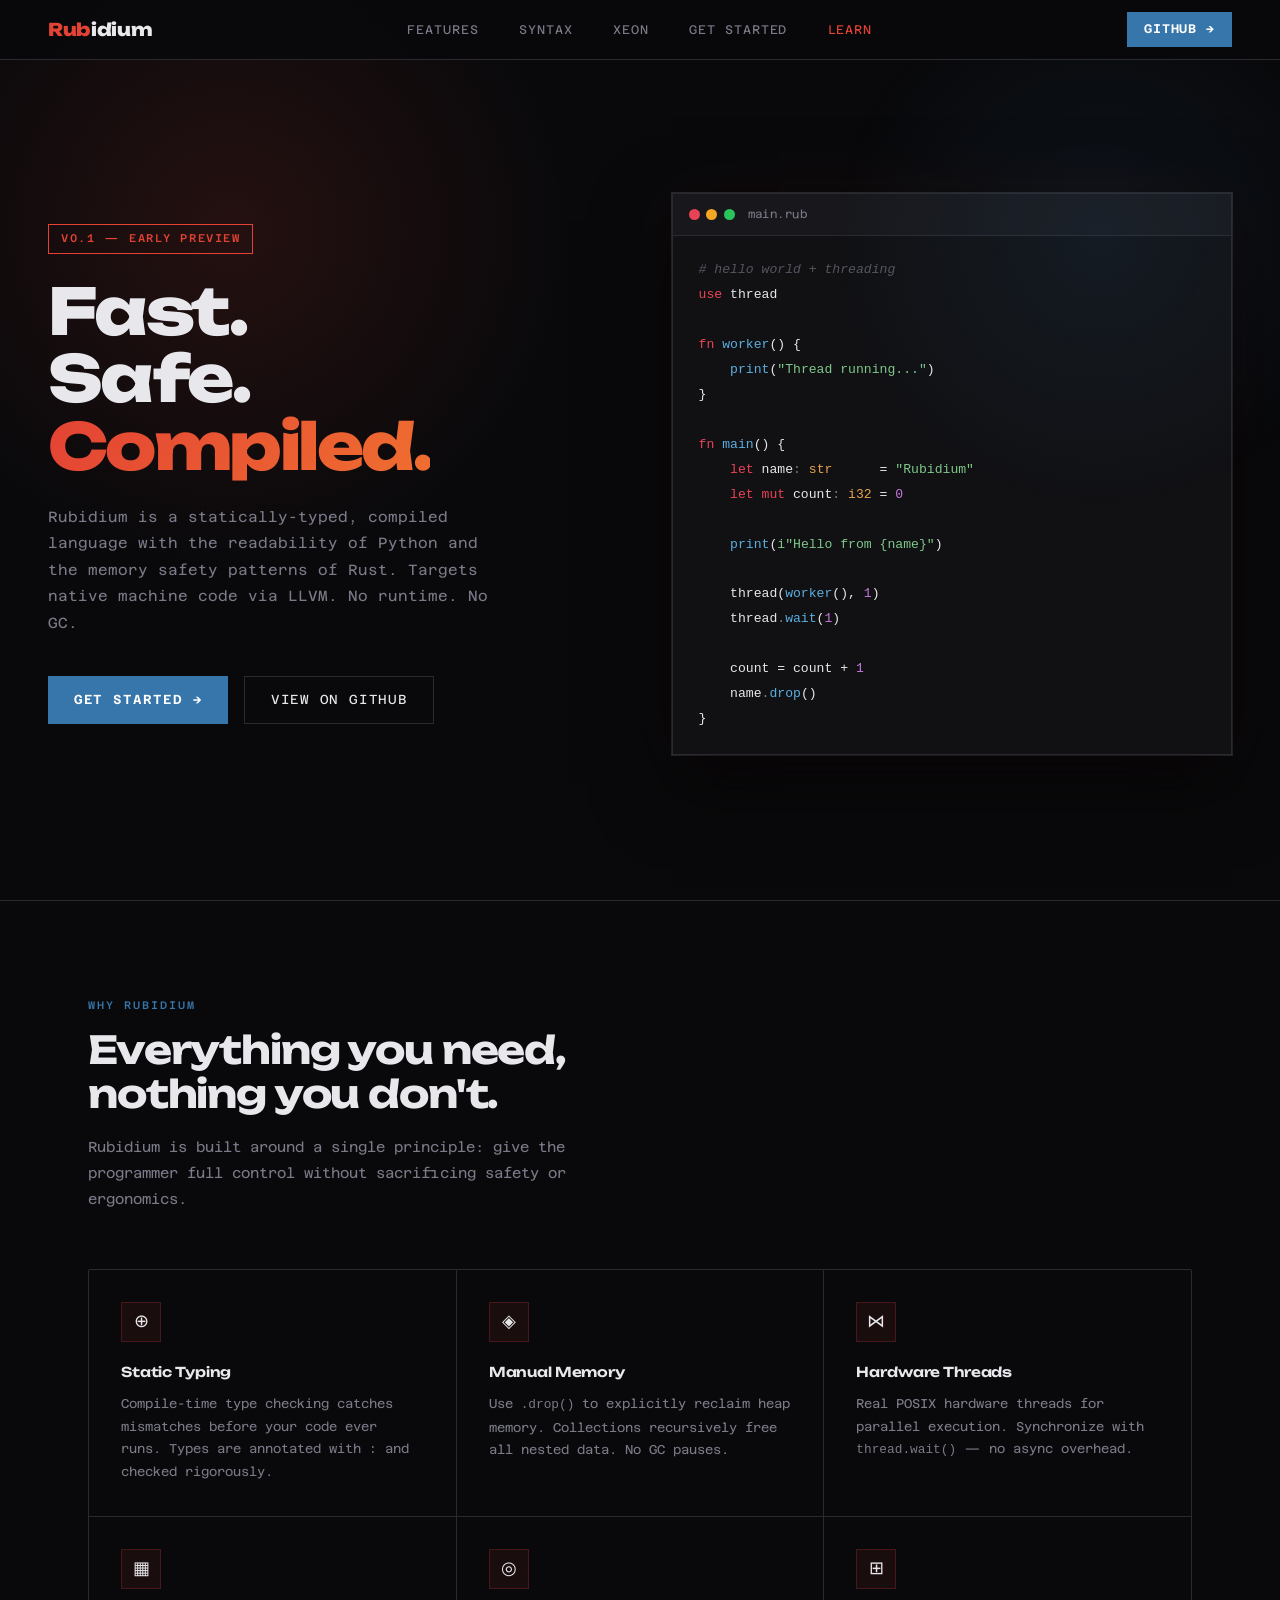
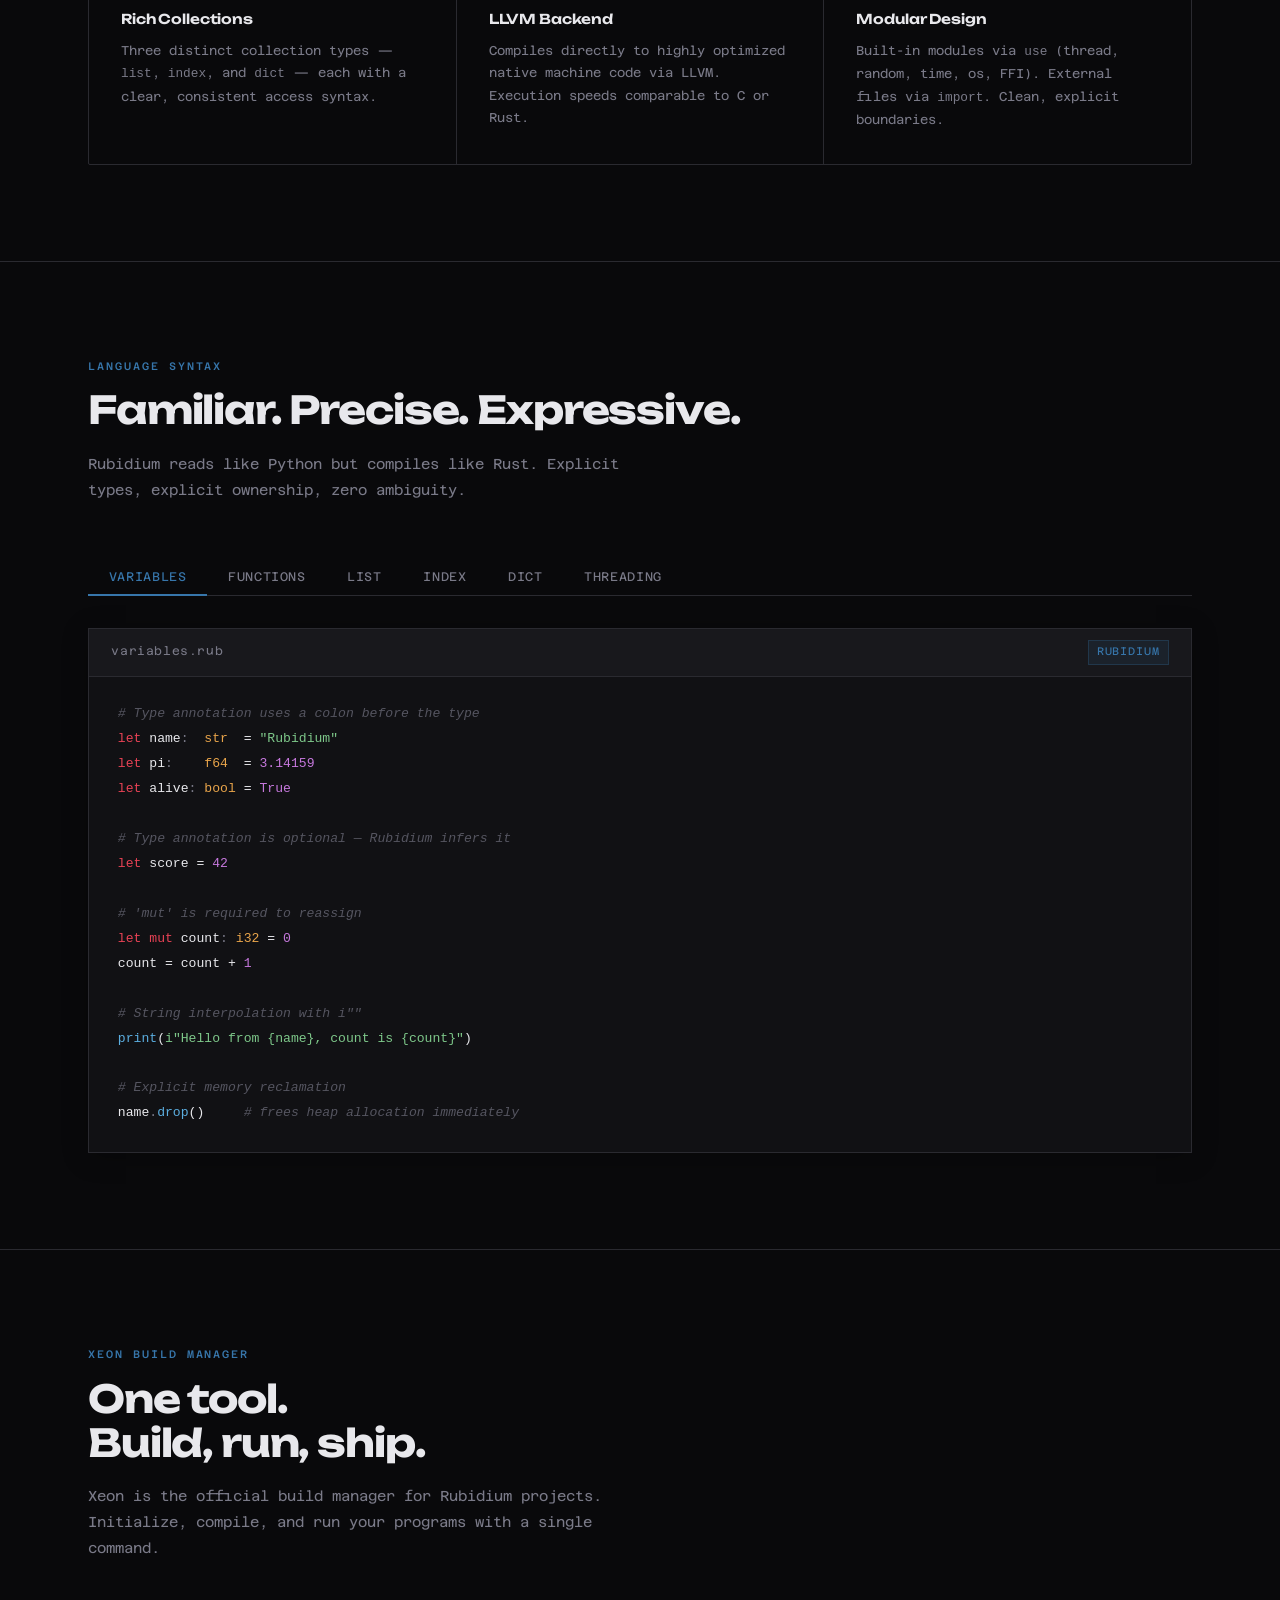
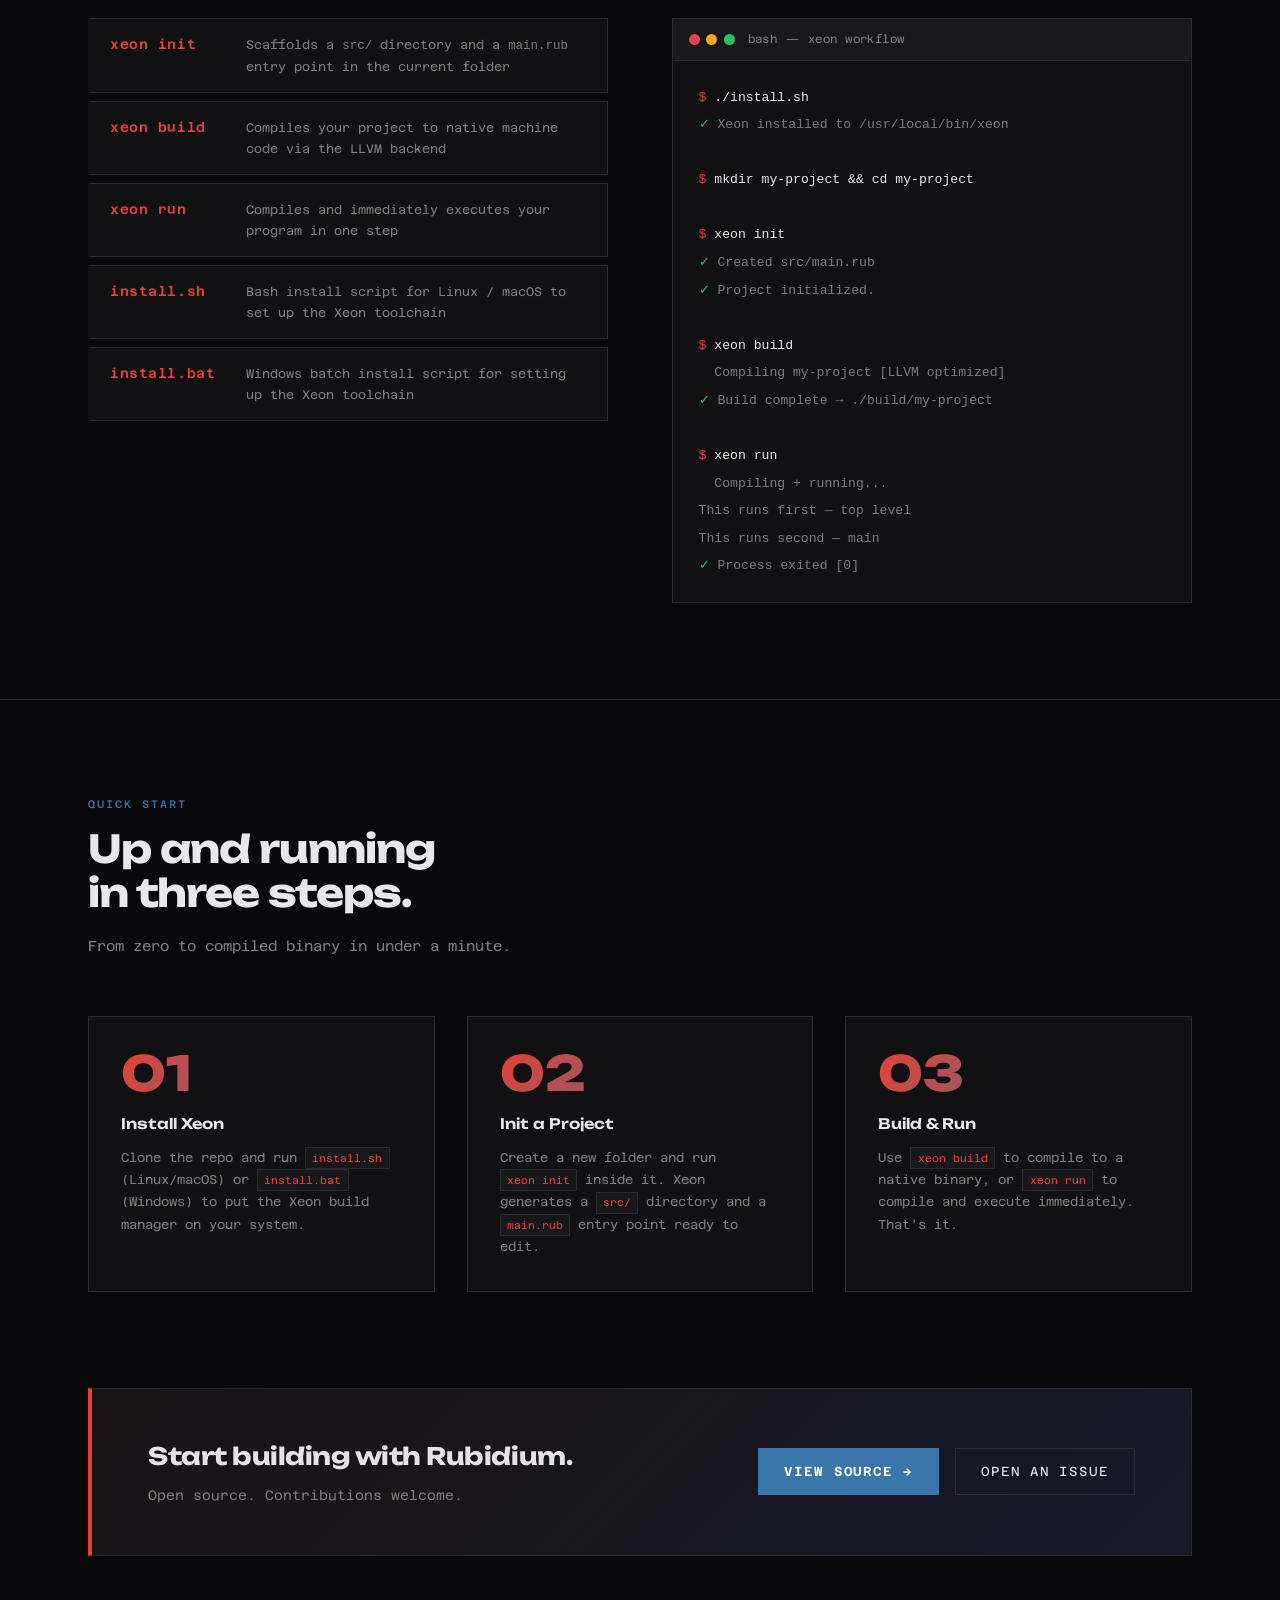
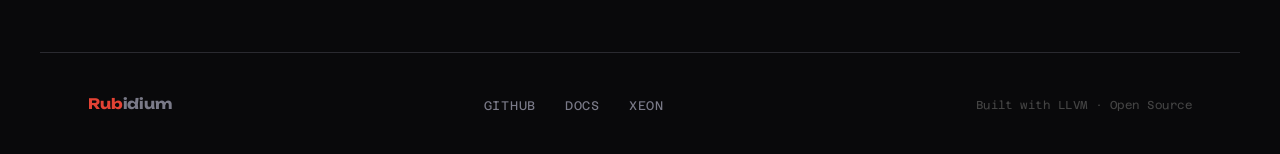
==== index.html @ 32fa74f5 "Add files via upload" ====
<!DOCTYPE html>
<html lang="en">
<head>
<meta charset="UTF-8" />
<meta name="viewport" content="width=device-width, initial-scale=1.0" />
<title>Rubidium — High-Performance Compiled Language</title>
<link rel="preconnect" href="https://fonts.googleapis.com" />
<link href="https://fonts.googleapis.com/css2?family=Unbounded:wght@300;400;600;800&family=Azeret+Mono:wght@300;400;500;600&display=swap" rel="stylesheet" />
<style>
  :root {
    --bg:      #09090b;
    --bg2:     #111114;
    --bg3:     #18181c;
    --border:  #2a2a30;
    --rb: #E34234;
    --rb-hi: #F05030;
    --rb-glow: rgba(227, 66, 52, 0.18);
    --rb-dim: rgba(227, 66, 52, 0.08);
    --text:    #e8e8ec;
    --muted:   #7a7a88;
    --mono:    'Azeret Mono', monospace;
    --head:    'Unbounded', sans-serif;
  --py: #3776AB;
  --py-hi: #4B8BBE;
  --py-dim: rgba(55, 118, 171, 0.10);
  }

  *, *::before, *::after { box-sizing: border-box; margin: 0; padding: 0; }
  html { scroll-behavior: smooth; }
  body {
    background: var(--bg);
    color: var(--text);
    font-family: var(--mono);
    font-size: 15px;
    line-height: 1.65;
    overflow-x: hidden;
  }

  /* NAV */
  nav {
    position: fixed;
    top: 0; left: 0; right: 0;
    z-index: 100;
    display: flex;
    align-items: center;
    justify-content: space-between;
    padding: 0 3rem;
    height: 60px;
    background: rgba(9,9,11,0.88);
    backdrop-filter: blur(14px);
    border-bottom: 1px solid var(--border);
  }
  .nav-logo {
    font-family: var(--head);
    font-weight: 800;
    font-size: 1.1rem;
    letter-spacing: -0.02em;
    text-decoration: none;
  }
  .nav-logo .logo-Rub    { color: var(--rb); }
  .nav-logo .logo-idium  { color: var(--text); }
  .nav-links { display: flex; gap: 2.5rem; list-style: none; }
  .nav-links a {
    color: var(--muted);
    text-decoration: none;
    font-size: 0.78rem;
    letter-spacing: 0.08em;
    text-transform: uppercase;
    transition: color 0.2s;
  }
  .nav-links a:hover { color: var(--text); }
  .nav-cta {
    display: inline-flex;
    align-items: center;
    gap: 0.5rem;
    padding: 0.45rem 1.1rem;
    background: var(--py);
    color: #fff;
    font-family: var(--mono);
    font-size: 0.78rem;
    font-weight: 600;
    letter-spacing: 0.06em;
    text-transform: uppercase;
    text-decoration: none;
    transition: background 0.2s, transform 0.15s;
  }
  .nav-cta:hover { background: var(--py-hi); transform: translateY(-1px); }

  /* HERO */
  .hero {
    min-height: 100vh;
    display: grid;
    grid-template-columns: 1fr 1fr;
    align-items: center;
    padding: 7rem 3rem 4rem;
    gap: 4rem;
    position: relative;
    overflow: hidden;
  }
  /* hero::before — see polish layer */
  @keyframes pulse {
    from { opacity: 0.6; transform: scale(1); }
    to   { opacity: 1;   transform: scale(1.1); }
  }
  .hero-badge {
    display: inline-block;
    font-size: 0.7rem;
    font-weight: 500;
    letter-spacing: 0.14em;
    text-transform: uppercase;
    color: var(--rb);
    border: 1px solid var(--rb);
    padding: 0.3rem 0.75rem;
    margin-bottom: 1.5rem;
    animation: fadeup 0.6s ease both;
  }
  .hero-title {
    font-family: var(--head);
    font-size: clamp(2.6rem, 5vw, 4.4rem);
    font-weight: 800;
    line-height: 1.05;
    letter-spacing: -0.04em;
    margin-bottom: 1.5rem;
    animation: fadeup 0.6s 0.1s ease both;
  }
  .hero-title .accent { color: var(--rb); }
  .hero-sub {
    color: var(--muted);
    font-size: 0.92rem;
    max-width: 460px;
    line-height: 1.8;
    margin-bottom: 2.5rem;
    animation: fadeup 0.6s 0.2s ease both;
  }
  .hero-actions {
    display: flex;
    gap: 1rem;
    flex-wrap: wrap;
    animation: fadeup 0.6s 0.3s ease both;
  }

  /* BUTTONS */
  .btn-primary {
    display: inline-flex;
    align-items: center;
    gap: 0.5rem;
    padding: 0.75rem 1.6rem;
    background: var(--py);
    color: #fff;
    font-family: var(--mono);
    font-size: 0.82rem;
    font-weight: 600;
    letter-spacing: 0.06em;
    text-transform: uppercase;
    text-decoration: none;
    transition: background 0.2s, transform 0.15s, box-shadow 0.2s;
  }
  .btn-primary:hover { background: var(--py-hi); transform: translateY(-2px); box-shadow: 0 8px 30px rgba(55,118,171,0.30); }
  .btn-ghost {
    display: inline-flex;
    align-items: center;
    gap: 0.5rem;
    padding: 0.75rem 1.6rem;
    background: transparent;
    color: var(--text);
    font-family: var(--mono);
    font-size: 0.82rem;
    font-weight: 400;
    letter-spacing: 0.06em;
    text-transform: uppercase;
    text-decoration: none;
    border: 1px solid var(--border);
    transition: border-color 0.2s;
  }
  .btn-ghost:hover { border-color: var(--muted); }

  /* TERMINAL */
  .terminal {
    background: var(--bg2);
    border: 1px solid var(--border);
    overflow: hidden;
    box-shadow: 0 30px 80px rgba(0,0,0,0.6);
    animation: fadeup 0.7s 0.2s ease both;
  }
  .term-bar {
    display: flex;
    align-items: center;
    gap: 0.4rem;
    padding: 0.7rem 1rem;
    background: var(--bg3);
    border-bottom: 1px solid var(--border);
  }
  .dot { width: 11px; height: 11px; border-radius: 50%; }
  .dot-r { background: #e84255; }
  .dot-y { background: #f5a623; }
  .dot-g { background: #29c55c; }
  .term-title { margin-left: 0.4rem; font-size: 0.72rem; color: var(--muted); letter-spacing: 0.04em; }
  .term-body { padding: 1.4rem 1.6rem; font-size: 0.82rem; line-height: 1.9; overflow-x: auto; }
  .term-body pre { white-space: pre; }

  /* SYNTAX COLOURS */
  .kw  { color: #e84255; }
  .ty  { color: #e8a44a; }
  .fn { color: #5BAEE0; }
  .str { color: #7ec88a; }
  .cm  { color: #555560; font-style: italic; }
  .nb  { color: #c678dd; }
  .op  { color: var(--muted); }
  .istr { color: #7ec88a; }
  .ivar { color: #e8a44a; }

  @keyframes fadeup {
    from { opacity: 0; transform: translateY(18px); }
    to   { opacity: 1; transform: translateY(0); }
  }

  /* SECTION TEMPLATE */
  section { padding: 6rem 3rem; max-width: 1200px; margin: 0 auto; }
  .section-label {
    font-size: 0.68rem;
    font-weight: 500;
    letter-spacing: 0.18em;
    text-transform: uppercase;
    color: var(--py);
    margin-bottom: 0.8rem;
  }
  .section-title {
    font-family: var(--head);
    font-size: clamp(1.8rem, 3vw, 2.8rem);
    font-weight: 700;
    letter-spacing: -0.03em;
    line-height: 1.15;
    margin-bottom: 1.2rem;
  }
  .section-desc {
    color: var(--muted);
    max-width: 560px;
    font-size: 0.9rem;
    line-height: 1.8;
    margin-bottom: 3.5rem;
  }
  .divider { border: none; border-top: 1px solid var(--border); margin: 0; }

  /* FEATURES */
  .features-grid {
    display: grid;
    grid-template-columns: repeat(3, 1fr);
    gap: 1px;
    background: var(--border);
    border: 1px solid var(--border);
  }
  .feat-card {
    background: var(--bg);
    padding: 2rem;
    position: relative;
    overflow: hidden;
    transition: background 0.2s;
  }
  .feat-card::after {
    content: '';
    position: absolute;
    bottom: 0; left: 0; right: 0;
    height: 2px;
    background: var(--rb);
    transform: scaleX(0);
    transform-origin: left;
    transition: transform 0.3s ease;
  }
  .feat-card:hover { background: var(--bg2); }
  .feat-card:hover::after { transform: scaleX(1); }
  .feat-icon {
    width: 40px; height: 40px;
    display: flex;
    align-items: center;
    justify-content: center;
    background: var(--rb-dim);
    border: 1px solid rgba(200,55,74,0.25);
    margin-bottom: 1.2rem;
    font-size: 1.1rem;
  }
  .feat-name {
    font-family: var(--head);
    font-size: 0.85rem;
    font-weight: 600;
    letter-spacing: -0.01em;
    margin-bottom: 0.6rem;
  }
  .feat-desc { font-size: 0.8rem; color: var(--muted); line-height: 1.75; }

  /* TABS / CODE PANELS */
  .syntax-section { max-width: 1200px; margin: 0 auto; padding: 6rem 3rem; }
  .tabs {
    display: flex;
    gap: 0;
    border-bottom: 1px solid var(--border);
    margin-bottom: 2rem;
    flex-wrap: wrap;
  }
  .tab {
    padding: 0.6rem 1.3rem;
    font-family: var(--mono);
    font-size: 0.78rem;
    letter-spacing: 0.05em;
    color: var(--muted);
    cursor: pointer;
    border: none;
    background: transparent;
    border-bottom: 2px solid transparent;
    margin-bottom: -1px;
    transition: color 0.2s, border-color 0.2s;
    text-transform: uppercase;
  }
  .tab.active { color: var(--py); border-bottom-color: var(--py); }
  .tab:hover:not(.active) { color: var(--text); }
  .code-panel { display: none; background: var(--bg2); border: 1px solid var(--border); }
  .code-panel.active { display: block; }
  .code-panel-header {
    display: flex;
    align-items: center;
    justify-content: space-between;
    padding: 0.7rem 1.4rem;
    background: var(--bg3);
    border-bottom: 1px solid var(--border);
  }
  .code-filename { font-size: 0.75rem; color: var(--muted); letter-spacing: 0.05em; }
  .code-lang {
    font-size: 0.68rem;
    background: var(--py-dim);
    color: var(--py);
    border: 1px solid rgba(55,118,171,0.25);
    padding: 0.15rem 0.5rem;
    letter-spacing: 0.08em;
    text-transform: uppercase;
  }
  .code-body { padding: 1.6rem 1.8rem; font-size: 0.82rem; line-height: 1.9; overflow-x: auto; }
  .code-body pre { white-space: pre; }

  /* XEON SECTION */
  .xeon-section { max-width: 1200px; margin: 0 auto; padding: 6rem 3rem; }
  .xeon-wrap { display: grid; grid-template-columns: 1fr 1fr; gap: 4rem; align-items: start; }
  .xeon-commands { display: flex; flex-direction: column; gap: 0.5rem; }
  .cmd-row {
    display: flex;
    align-items: baseline;
    gap: 1rem;
    padding: 0.9rem 1.2rem;
    background: var(--bg2);
    border: 1px solid var(--border);
    border-left: 3px solid transparent;
    transition: border-left-color 0.2s, background 0.2s;
  }
  .cmd-row:hover { border-left-color: var(--rb); background: var(--bg3); }
  .cmd-name { color: var(--rb); font-weight: 600; font-size: 0.85rem; min-width: 120px; letter-spacing: 0.04em; }
  .cmd-desc { color: var(--muted); font-size: 0.78rem; }
  .xeon-terminal { background: var(--bg2); border: 1px solid var(--border); overflow: hidden; }
  .xeon-term-body { padding: 1.4rem 1.6rem; font-size: 0.82rem; line-height: 2.1; }
  .prompt  { color: var(--rb); }
  .cmd-text { color: var(--text); }
  .out-text { color: var(--muted); }
  .success  { color: #29c55c; }

  /* GET STARTED */
  .start-section { max-width: 1200px; margin: 0 auto; padding: 6rem 3rem; }
  .steps { display: grid; grid-template-columns: repeat(3, 1fr); gap: 2rem; }
  .step { padding: 2rem; background: var(--bg2); border: 1px solid var(--border); }
  .step-num { font-family: var(--head); font-size: 3rem; font-weight: 800; color: var(--border); line-height: 1; margin-bottom: 1rem; }
  .step-title { font-family: var(--head); font-size: 0.9rem; font-weight: 600; margin-bottom: 0.6rem; }
  .step-desc { font-size: 0.8rem; color: var(--muted); line-height: 1.75; }
  .inline-code {
    display: inline-block;
    background: var(--bg3);
    border: 1px solid var(--border);
    color: var(--rb);
    padding: 0.05rem 0.4rem;
    font-size: 0.82em;
  }

  /* CTA */
  .cta-wrap { max-width: 1200px; margin: 0 auto; padding: 0 3rem 6rem; }
  .cta-banner {
    background: var(--bg2);
    border: 1px solid var(--border);
    border-left: 4px solid var(--rb);
    padding: 3rem 3.5rem;
    display: flex;
    align-items: center;
    justify-content: space-between;
    gap: 2rem;
  }
  .cta-banner-title { font-family: var(--head); font-size: 1.5rem; font-weight: 700; letter-spacing: -0.02em; margin-bottom: 0.5rem; }
  .cta-banner-sub { color: var(--muted); font-size: 0.85rem; }

  /* FOOTER */
  footer {
    border-top: 1px solid var(--border);
    padding: 2.5rem 3rem;
    display: flex;
    align-items: center;
    justify-content: space-between;
    max-width: 1200px;
    margin: 0 auto;
  }
  .footer-brand { font-family: var(--head); font-size: 0.9rem; font-weight: 700; letter-spacing: -0.01em; }
  .footer-brand .logo-Rub   { color: var(--rb); }
  .footer-brand .logo-idium { color: var(--muted); }
  .footer-links { display: flex; gap: 1.8rem; list-style: none; }
  .footer-links a { color: var(--muted); text-decoration: none; font-size: 0.78rem; letter-spacing: 0.06em; text-transform: uppercase; transition: color 0.2s; }
  .footer-links a:hover { color: var(--text); }
  .footer-copy { font-size: 0.72rem; color: #444; letter-spacing: 0.04em; }

  /* SCROLL REVEAL */
  .reveal { opacity: 0; transform: translateY(24px); transition: opacity 0.55s ease, transform 0.55s ease; }
  .reveal.visible { opacity: 1; transform: translateY(0); }

  /* RESPONSIVE */
  @media (max-width: 900px) {
    .hero { grid-template-columns: 1fr; padding-top: 6rem; }
    .features-grid { grid-template-columns: 1fr 1fr; }
    .steps { grid-template-columns: 1fr; }
    .xeon-wrap { grid-template-columns: 1fr; }
    .cta-banner { flex-direction: column; align-items: flex-start; }
    nav { padding: 0 1.5rem; }
    .nav-links { display: none; }
    section, .syntax-section, .xeon-section, .start-section { padding: 4rem 1.5rem; }
  }
  @media (max-width: 600px) {
    .features-grid { grid-template-columns: 1fr; }
  }

/* ══════════════════════════════════════════════
   POLISH & SMOOTHNESS LAYER
   ══════════════════════════════════════════════ */

/* Smooth scrollbar */
::-webkit-scrollbar { width: 6px; height: 6px; }
::-webkit-scrollbar-track { background: var(--bg); }
::-webkit-scrollbar-thumb { background: var(--border); border-radius: 3px; }
::-webkit-scrollbar-thumb:hover { background: var(--muted); }
* { scrollbar-width: thin; scrollbar-color: var(--border) transparent; }

/* Text selection */
::selection { background: rgba(55, 118, 171, 0.25); color: var(--text); }

/* Nav — grows on scroll */
nav { transition: height 0.3s ease, background 0.3s ease, box-shadow 0.3s ease; }
nav.scrolled {
  background: rgba(9,9,11,0.97);
  box-shadow: 0 1px 0 var(--border), 0 8px 32px rgba(0,0,0,0.4);
}

/* Nav links — animated underline */
.nav-links a { position: relative; }
.nav-links a::after {
  content: '';
  position: absolute;
  bottom: -3px; left: 0; right: 0;
  height: 1px;
  background: var(--rb);
  transform: scaleX(0);
  transform-origin: left;
  transition: transform 0.22s cubic-bezier(0.4, 0, 0.2, 1);
}
.nav-links a:hover::after { transform: scaleX(1); }
.nav-links a:hover { color: var(--text); }

/* Hero — dual-colour atmosphere */
.hero::before {
  content: '';
  position: absolute;
  top: -120px; left: -120px;
  width: 700px; height: 700px;
  background: radial-gradient(ellipse, rgba(227,66,52,0.13) 0%, transparent 68%);
  pointer-events: none;
  animation: pulse 7s ease-in-out infinite alternate;
}
.hero::after {
  content: '';
  position: absolute;
  top: -40px; right: -100px;
  width: 560px; height: 560px;
  background: radial-gradient(ellipse, rgba(55,118,171,0.10) 0%, transparent 68%);
  pointer-events: none;
  animation: pulse 9s ease-in-out infinite alternate-reverse;
}

/* Hero accent — gradient shimmer */
.hero-title .accent {
  background: linear-gradient(125deg, var(--rb) 0%, #F07030 55%, var(--rb) 100%);
  background-size: 200% auto;
  -webkit-background-clip: text;
  -webkit-text-fill-color: transparent;
  background-clip: text;
  animation: shimmer 5s linear infinite;
}
@keyframes shimmer {
  from { background-position: 0% center; }
  to   { background-position: 200% center; }
}

/* Buttons — smooth glow */
.btn-primary {
  transition: background 0.2s, transform 0.18s cubic-bezier(0.4,0,0.2,1),
              box-shadow 0.25s cubic-bezier(0.4,0,0.2,1);
  letter-spacing: 0.07em;
}
.btn-primary:hover {
  background: var(--py-hi);
  transform: translateY(-2px);
  box-shadow: 0 0 0 1px rgba(75,139,190,0.4), 0 10px 32px rgba(55,118,171,0.28);
}
.btn-ghost {
  transition: border-color 0.2s, color 0.2s, background 0.2s, transform 0.18s;
}
.btn-ghost:hover {
  background: rgba(255,255,255,0.03);
  color: var(--text);
  border-color: var(--muted);
  transform: translateY(-1px);
}

/* Feature grid — card lift + gradient underline */
.features-grid { border-radius: 2px; overflow: hidden; }
.feat-card {
  transition: background 0.22s, transform 0.2s cubic-bezier(0.4,0,0.2,1),
              box-shadow 0.25s cubic-bezier(0.4,0,0.2,1);
  position: relative;
}
.feat-card:hover {
  background: var(--bg2);
  transform: translateY(-2px);
  box-shadow: inset 0 0 0 1px var(--border), 0 12px 36px rgba(0,0,0,0.35);
  z-index: 2;
}
.feat-card::after {
  background: linear-gradient(90deg, var(--rb), var(--py));
  height: 2px;
  transition: transform 0.32s cubic-bezier(0.4,0,0.2,1);
}
.feat-card:hover::after { transform: scaleX(1); }
.feat-icon {
  transition: background 0.2s, border-color 0.2s, transform 0.2s;
}
.feat-card:hover .feat-icon {
  background: rgba(227,66,52,0.12);
  border-color: rgba(227,66,52,0.4);
  transform: scale(1.08);
}

/* Terminal — warmer glow */
.terminal {
  box-shadow: 0 28px 70px rgba(0,0,0,0.55), 0 0 0 1px var(--border), 0 0 60px rgba(227,66,52,0.05);
  transition: box-shadow 0.4s cubic-bezier(0.4,0,0.2,1);
}
.terminal:hover {
  box-shadow: 0 32px 80px rgba(0,0,0,0.65), 0 0 0 1px rgba(227,66,52,0.25), 0 0 80px rgba(227,66,52,0.10);
}

/* Tab hover */
.tab { transition: color 0.18s, border-color 0.18s; }

/* Code panel — subtle shadow */
.code-panel.active {
  box-shadow: 0 4px 24px rgba(0,0,0,0.25);
}

/* Xeon cmd rows — slide on hover */
.cmd-row {
  transition: border-left-color 0.2s cubic-bezier(0.4,0,0.2,1),
              background 0.2s, transform 0.18s cubic-bezier(0.4,0,0.2,1);
}
.cmd-row:hover { transform: translateX(3px); }

/* Steps — gradient numbers */
.step {
  transition: background 0.2s, box-shadow 0.25s, transform 0.2s cubic-bezier(0.4,0,0.2,1);
}
.step:hover {
  background: var(--bg3);
  transform: translateY(-2px);
  box-shadow: 0 8px 28px rgba(0,0,0,0.25);
}
.step-num {
  background: linear-gradient(125deg, var(--rb) 0%, var(--py) 100%);
  -webkit-background-clip: text;
  -webkit-text-fill-color: transparent;
  background-clip: text;
  color: transparent;
}

/* CTA banner */
.cta-banner {
  position: relative;
  overflow: hidden;
  background: linear-gradient(135deg, var(--bg2) 0%, #141420 100%);
  border-left: 4px solid var(--rb);
  transition: box-shadow 0.3s;
}
.cta-banner::before {
  content: '';
  position: absolute; inset: 0;
  background: linear-gradient(135deg, rgba(227,66,52,0.04) 0%, rgba(55,118,171,0.05) 100%);
  pointer-events: none;
}
.cta-banner:hover {
  box-shadow: 0 0 0 1px rgba(227,66,52,0.2), 0 16px 48px rgba(0,0,0,0.3);
}

/* Reveal — smoother spring */
.reveal {
  transition: opacity 0.6s cubic-bezier(0.4,0,0.2,1), transform 0.6s cubic-bezier(0.4,0,0.2,1);
}

/* Footer links */
.footer-links a { transition: color 0.18s, letter-spacing 0.18s; }
.footer-links a:hover { letter-spacing: 0.09em; }
</style>
</head>
<body>

<!-- NAV -->
<nav>
  <a class="nav-logo" href="#">
    <span class="logo-Rub">Rub</span><span class="logo-idium">idium</span>
  </a>
  <ul class="nav-links">
    <li><a href="#features">Features</a></li>
    <li><a href="#syntax">Syntax</a></li>
    <li><a href="#xeon">Xeon</a></li>
    <li><a href="#start">Get Started</a></li>
    <li><a href="learn.html" style="color:var(--rb);">Learn</a></li>
  </ul>
  <a class="nav-cta" href="https://github.com/TomDexterYoutube/Xeon-Rubidium" target="_blank">GitHub →</a>
</nav>

<!-- HERO -->
<div class="hero">
  <div class="hero-left">
    <div class="hero-badge">v0.1 — Early Preview</div>
    <h1 class="hero-title">
      Fast.<br>Safe.<br><span class="accent">Compiled.</span>
    </h1>
    <p class="hero-sub">
      Rubidium is a statically-typed, compiled language with the readability
      of Python and the memory safety patterns of Rust.
      Targets native machine code via LLVM. No runtime. No GC.
    </p>
    <div class="hero-actions">
      <a class="btn-primary" href="#start">Get Started →</a>
      <a class="btn-ghost" href="https://github.com/TomDexterYoutube/Xeon-Rubidium" target="_blank">View on GitHub</a>
    </div>
  </div>
  <div class="hero-right">
    <div class="terminal">
      <div class="term-bar">
        <span class="dot dot-r"></span>
        <span class="dot dot-y"></span>
        <span class="dot dot-g"></span>
        <span class="term-title">main.rub</span>
      </div>
      <div class="term-body">
<pre><span class="cm"># hello world + threading</span>
<span class="kw">use</span> thread

<span class="kw">fn</span> <span class="fn">worker</span>() {
    <span class="fn">print</span>(<span class="str">"Thread running..."</span>)
}

<span class="kw">fn</span> <span class="fn">main</span>() {
    <span class="kw">let</span> name<span class="op">:</span> <span class="ty">str</span>      = <span class="str">"Rubidium"</span>
    <span class="kw">let mut</span> count<span class="op">:</span> <span class="ty">i32</span> = <span class="nb">0</span>

    <span class="fn">print</span>(<span class="str">i"Hello from {name}"</span>)

    thread(<span class="fn">worker</span>(), <span class="nb">1</span>)
    thread<span class="op">.</span><span class="fn">wait</span>(<span class="nb">1</span>)

    count = count + <span class="nb">1</span>
    name<span class="op">.</span><span class="fn">drop</span>()
}</pre>
      </div>
    </div>
  </div>
</div>

<hr class="divider" />

<!-- FEATURES -->
<section id="features">
  <div class="section-label">Why Rubidium</div>
  <h2 class="section-title">Everything you need,<br>nothing you don't.</h2>
  <p class="section-desc">
    Rubidium is built around a single principle: give the programmer full control
    without sacrificing safety or ergonomics.
  </p>
  <div class="features-grid reveal">
    <div class="feat-card">
      <div class="feat-icon">⊕</div>
      <div class="feat-name">Static Typing</div>
      <div class="feat-desc">Compile-time type checking catches mismatches before your code ever runs. Types are annotated with <code>:</code> and checked rigorously.</div>
    </div>
    <div class="feat-card">
      <div class="feat-icon">◈</div>
      <div class="feat-name">Manual Memory</div>
      <div class="feat-desc">Use <code>.drop()</code> to explicitly reclaim heap memory. Collections recursively free all nested data. No GC pauses.</div>
    </div>
    <div class="feat-card">
      <div class="feat-icon">⋈</div>
      <div class="feat-name">Hardware Threads</div>
      <div class="feat-desc">Real POSIX hardware threads for parallel execution. Synchronize with <code>thread.wait()</code> — no async overhead.</div>
    </div>
    <div class="feat-card">
      <div class="feat-icon">▦</div>
      <div class="feat-name">Rich Collections</div>
      <div class="feat-desc">Three distinct collection types — <code>list</code>, <code>index</code>, and <code>dict</code> — each with a clear, consistent access syntax.</div>
    </div>
    <div class="feat-card">
      <div class="feat-icon">◎</div>
      <div class="feat-name">LLVM Backend</div>
      <div class="feat-desc">Compiles directly to highly optimized native machine code via LLVM. Execution speeds comparable to C or Rust.</div>
    </div>
    <div class="feat-card">
      <div class="feat-icon">⊞</div>
      <div class="feat-name">Modular Design</div>
      <div class="feat-desc">Built-in modules via <code>use</code> (thread, random, time, os, FFI). External files via <code>import</code>. Clean, explicit boundaries.</div>
    </div>
  </div>
</section>

<hr class="divider" />

<!-- SYNTAX -->
<div class="syntax-section" id="syntax">
  <div class="section-label">Language Syntax</div>
  <h2 class="section-title">Familiar. Precise. Expressive.</h2>
  <p class="section-desc">
    Rubidium reads like Python but compiles like Rust.
    Explicit types, explicit ownership, zero ambiguity.
  </p>

  <div class="tabs reveal">
    <button class="tab active" onclick="switchTab(this,'tab-vars')">Variables</button>
    <button class="tab" onclick="switchTab(this,'tab-fns')">Functions</button>
    <button class="tab" onclick="switchTab(this,'tab-list')">List</button>
    <button class="tab" onclick="switchTab(this,'tab-index')">Index</button>
    <button class="tab" onclick="switchTab(this,'tab-dict')">Dict</button>
    <button class="tab" onclick="switchTab(this,'tab-threads')">Threading</button>
  </div>

  <!-- Variables -->
  <div id="tab-vars" class="code-panel active reveal">
    <div class="code-panel-header">
      <span class="code-filename">variables.rub</span>
      <span class="code-lang">Rubidium</span>
    </div>
    <div class="code-body">
<pre><span class="cm"># Type annotation uses a colon before the type</span>
<span class="kw">let</span> name<span class="op">:</span>  <span class="ty">str</span>  = <span class="str">"Rubidium"</span>
<span class="kw">let</span> pi<span class="op">:</span>    <span class="ty">f64</span>  = <span class="nb">3.14159</span>
<span class="kw">let</span> alive<span class="op">:</span> <span class="ty">bool</span> = <span class="nb">True</span>

<span class="cm"># Type annotation is optional — Rubidium infers it</span>
<span class="kw">let</span> score = <span class="nb">42</span>

<span class="cm"># 'mut' is required to reassign</span>
<span class="kw">let mut</span> count<span class="op">:</span> <span class="ty">i32</span> = <span class="nb">0</span>
count = count + <span class="nb">1</span>

<span class="cm"># String interpolation with i""</span>
<span class="fn">print</span>(<span class="str">i"Hello from {name}, count is {count}"</span>)

<span class="cm"># Explicit memory reclamation</span>
name<span class="op">.</span><span class="fn">drop</span>()     <span class="cm"># frees heap allocation immediately</span></pre>
    </div>
  </div>

  <!-- Functions -->
  <div id="tab-fns" class="code-panel reveal">
    <div class="code-panel-header">
      <span class="code-filename">functions.rub</span>
      <span class="code-lang">Rubidium</span>
    </div>
    <div class="code-body">
<pre><span class="cm"># Typed parameters, typed return value</span>
<span class="kw">fn</span> <span class="fn">add</span>(a<span class="op">:</span> <span class="ty">i32</span>, b<span class="op">:</span> <span class="ty">i32</span>) -> <span class="ty">i32</span> {
    <span class="kw">return</span> a + b
}

<span class="cm"># No return value needed</span>
<span class="kw">fn</span> <span class="fn">greet</span>(name<span class="op">:</span> <span class="ty">str</span>) {
    <span class="fn">print</span>(<span class="str">i"Hello, {name}!"</span>)
}

<span class="cm"># Functions create an isolated scope —</span>
<span class="cm"># variables inside are NOT in the global pool</span>
<span class="kw">fn</span> <span class="fn">main</span>() {
    <span class="kw">let</span> result<span class="op">:</span> <span class="ty">i32</span> = <span class="fn">add</span>(<span class="nb">10</span>, <span class="nb">32</span>)
    <span class="fn">print</span>(result)      <span class="cm"># 42</span>
    <span class="fn">greet</span>(<span class="str">"world"</span>)
}</pre>
    </div>
  </div>

  <!-- List -->
  <div id="tab-list" class="code-panel reveal">
    <div class="code-panel-header">
      <span class="code-filename">list.rub</span>
      <span class="code-lang">Rubidium</span>
    </div>
    <div class="code-body">
<pre><span class="cm"># list — ordered sequence, zero-indexed</span>
<span class="cm"># requires 'mut' to modify</span>
<span class="kw">let mut</span> items<span class="op">:</span> <span class="ty">list</span> = [<span class="str">"hello"</span>, <span class="nb">2.5</span>, <span class="nb">True</span>]

<span class="cm"># Access by index</span>
<span class="fn">print</span>(items(<span class="nb">0</span>))          <span class="cm"># hello</span>

<span class="cm"># Mutate an item in place with .set()</span>
items(<span class="nb">0</span>)<span class="op">.</span><span class="fn">set</span>(<span class="str">"changed"</span>)
<span class="fn">print</span>(items(<span class="nb">0</span>))          <span class="cm"># changed</span>

<span class="cm"># Append a new item with .add()</span>
items()<span class="op">.</span><span class="fn">add</span>(<span class="str">"new_item"</span>)

<span class="cm"># Assignments are deep copies —</span>
<span class="cm"># modifying 'b' does NOT affect 'a'</span>
<span class="kw">let mut</span> a<span class="op">:</span> <span class="ty">list</span> = [<span class="nb">1</span>, <span class="nb">2</span>, <span class="nb">3</span>]
<span class="kw">let mut</span> b = a
b(<span class="nb">0</span>)<span class="op">.</span><span class="fn">set</span>(<span class="nb">999</span>)
<span class="fn">print</span>(a)                  <span class="cm"># [1, 2, 3]</span>
<span class="fn">print</span>(b)                  <span class="cm"># [999, 2, 3]</span></pre>
    </div>
  </div>

  <!-- Index -->
  <div id="tab-index" class="code-panel reveal">
    <div class="code-panel-header">
      <span class="code-filename">index.rub</span>
      <span class="code-lang">Rubidium</span>
    </div>
    <div class="code-body">
<pre><span class="cm"># index — flat key→value map</span>
<span class="cm"># keys and values can be any type</span>
<span class="cm"># uses square brackets with colon separator</span>
<span class="kw">let mut</span> my_index<span class="op">:</span> <span class="ty">index</span> = [
    <span class="str">"name"</span><span class="op">:</span> <span class="str">"Rubidium"</span>,
    <span class="nb">1</span><span class="op">:</span>      <span class="str">"one"</span>,
    <span class="nb">2.5</span><span class="op">:</span>    <span class="str">"float key"</span>
]

<span class="cm"># Access by key</span>
<span class="fn">print</span>(my_index(<span class="str">"name"</span>))       <span class="cm"># Rubidium</span>

<span class="cm"># Mutate a value with .set()</span>
my_index(<span class="str">"name"</span>)<span class="op">.</span><span class="fn">set</span>(<span class="str">"updated"</span>)

<span class="cm"># Add a new key-value pair with .add()</span>
<span class="cm"># Errors if the key already exists</span>
my_index()<span class="op">.</span><span class="fn">add</span>(<span class="str">"new_key"</span>, <span class="nb">99</span>)</pre>
    </div>
  </div>

  <!-- Dict -->
  <div id="tab-dict" class="code-panel reveal">
    <div class="code-panel-header">
      <span class="code-filename">dict.rub</span>
      <span class="code-lang">Rubidium</span>
    </div>
    <div class="code-body">
<pre><span class="cm"># dict — each key holds a collection of values</span>
<span class="cm"># uses curly braces with = separator</span>
<span class="kw">let mut</span> my_dict<span class="op">:</span> <span class="ty">dict</span> = {
    <span class="str">"scores"</span> = [<span class="nb">10</span>, <span class="nb">20</span>, <span class="nb">30</span>],
    <span class="str">"names"</span>  = [<span class="str">"alice"</span>, <span class="str">"bob"</span>]
}

<span class="cm"># Access: dict(key, index)</span>
<span class="fn">print</span>(my_dict(<span class="str">"scores"</span>, <span class="nb">1</span>))      <span class="cm"># 20</span>

<span class="cm"># Mutate a value with .set()</span>
my_dict(<span class="str">"scores"</span>, <span class="nb">1</span>)<span class="op">.</span><span class="fn">set</span>(<span class="nb">999</span>)

<span class="cm"># Append to an existing key's collection</span>
my_dict(<span class="str">"scores"</span>)<span class="op">.</span><span class="fn">add</span>(<span class="nb">40</span>)

<span class="cm"># Add a brand-new top-level key (value starts as Null)</span>
my_dict()<span class="op">.</span><span class="fn">add</span>(<span class="str">"new_key"</span>)

<span class="cm"># Iterate — yields keys, not values</span>
<span class="kw">for</span> key <span class="kw">in</span> my_dict {
    <span class="fn">print</span>(my_dict(key, <span class="nb">0</span>))
}</pre>
    </div>
  </div>

  <!-- Threading -->
  <div id="tab-threads" class="code-panel reveal">
    <div class="code-panel-header">
      <span class="code-filename">threads.rub</span>
      <span class="code-lang">Rubidium</span>
    </div>
    <div class="code-body">
<pre><span class="kw">use</span> thread

<span class="kw">fn</span> <span class="fn">task_a</span>() {
    <span class="fn">print</span>(<span class="str">"Task A on hardware thread"</span>)
}

<span class="kw">fn</span> <span class="fn">task_b</span>() {
    <span class="fn">print</span>(<span class="str">"Task B on hardware thread"</span>)
}

<span class="kw">fn</span> <span class="fn">run</span>() {
    <span class="cm"># thread(fn(), id) — spawns a real POSIX thread</span>
    thread(<span class="fn">task_a</span>(), <span class="nb">1</span>)
    thread(<span class="fn">task_b</span>(), <span class="nb">2</span>)

    <span class="cm"># thread.wait() blocks until all listed IDs finish</span>
    thread<span class="op">.</span><span class="fn">wait</span>(<span class="nb">1</span>, <span class="nb">2</span>)

    <span class="cm"># Check if a thread is still running</span>
    <span class="kw">let</span> still<span class="op">:</span> <span class="ty">bool</span> = thread<span class="op">.</span><span class="fn">running</span>(<span class="nb">1</span>)
    <span class="fn">print</span>(<span class="str">i"Thread 1 still running: {still}"</span>)
}</pre>
    </div>
  </div>
</div>

<hr class="divider" />

<!-- XEON -->
<div class="xeon-section" id="xeon">
  <div class="section-label">Xeon Build Manager</div>
  <h2 class="section-title">One tool.<br>Build, run, ship.</h2>
  <p class="section-desc">
    Xeon is the official build manager for Rubidium projects.
    Initialize, compile, and run your programs with a single command.
  </p>
  <div class="xeon-wrap reveal">
    <div class="xeon-commands">
      <div class="cmd-row">
        <span class="cmd-name">xeon init</span>
        <span class="cmd-desc">Scaffolds a <code>src/</code> directory and a <code>main.rub</code> entry point in the current folder</span>
      </div>
      <div class="cmd-row">
        <span class="cmd-name">xeon build</span>
        <span class="cmd-desc">Compiles your project to native machine code via the LLVM backend</span>
      </div>
      <div class="cmd-row">
        <span class="cmd-name">xeon run</span>
        <span class="cmd-desc">Compiles and immediately executes your program in one step</span>
      </div>
      <div class="cmd-row">
        <span class="cmd-name">install.sh</span>
        <span class="cmd-desc">Bash install script for Linux / macOS to set up the Xeon toolchain</span>
      </div>
      <div class="cmd-row">
        <span class="cmd-name">install.bat</span>
        <span class="cmd-desc">Windows batch install script for setting up the Xeon toolchain</span>
      </div>
    </div>
    <div class="xeon-terminal">
      <div class="term-bar">
        <span class="dot dot-r"></span>
        <span class="dot dot-y"></span>
        <span class="dot dot-g"></span>
        <span class="term-title">bash — xeon workflow</span>
      </div>
      <div class="xeon-term-body">
<pre><span class="prompt">$</span> <span class="cmd-text">./install.sh</span>
<span class="success">✓</span> <span class="out-text">Xeon installed to /usr/local/bin/xeon</span>

<span class="prompt">$</span> <span class="cmd-text">mkdir my-project && cd my-project</span>

<span class="prompt">$</span> <span class="cmd-text">xeon init</span>
<span class="success">✓</span> <span class="out-text">Created src/main.rub</span>
<span class="success">✓</span> <span class="out-text">Project initialized.</span>

<span class="prompt">$</span> <span class="cmd-text">xeon build</span>
<span class="out-text">  Compiling my-project [LLVM optimized]</span>
<span class="success">✓</span> <span class="out-text">Build complete → ./build/my-project</span>

<span class="prompt">$</span> <span class="cmd-text">xeon run</span>
<span class="out-text">  Compiling + running...</span>
<span class="out-text">This runs first — top level</span>
<span class="out-text">This runs second — main</span>
<span class="success">✓</span> <span class="out-text">Process exited [0]</span></pre>
      </div>
    </div>
  </div>
</div>

<hr class="divider" />

<!-- GET STARTED -->
<div class="start-section" id="start">
  <div class="section-label">Quick Start</div>
  <h2 class="section-title">Up and running<br>in three steps.</h2>
  <p class="section-desc">From zero to compiled binary in under a minute.</p>
  <div class="steps reveal">
    <div class="step">
      <div class="step-num">01</div>
      <div class="step-title">Install Xeon</div>
      <div class="step-desc">
        Clone the repo and run <span class="inline-code">install.sh</span> (Linux/macOS)
        or <span class="inline-code">install.bat</span> (Windows) to put the
        Xeon build manager on your system.
      </div>
    </div>
    <div class="step">
      <div class="step-num">02</div>
      <div class="step-title">Init a Project</div>
      <div class="step-desc">
        Create a new folder and run <span class="inline-code">xeon init</span> inside it.
        Xeon generates a <span class="inline-code">src/</span> directory and a
        <span class="inline-code">main.rub</span> entry point ready to edit.
      </div>
    </div>
    <div class="step">
      <div class="step-num">03</div>
      <div class="step-title">Build &amp; Run</div>
      <div class="step-desc">
        Use <span class="inline-code">xeon build</span> to compile to a native binary,
        or <span class="inline-code">xeon run</span> to compile and execute immediately.
        That's it.
      </div>
    </div>
  </div>
</div>

<!-- CTA -->
<div class="cta-wrap">
  <div class="cta-banner reveal">
    <div>
      <div class="cta-banner-title">Start building with Rubidium.</div>
      <div class="cta-banner-sub">Open source. Contributions welcome.</div>
    </div>
    <div style="display:flex;gap:1rem;flex-wrap:wrap;">
      <a class="btn-primary" href="https://github.com/TomDexterYoutube/Xeon-Rubidium" target="_blank">View Source →</a>
      <a class="btn-ghost" href="https://github.com/TomDexterYoutube/Xeon-Rubidium/issues" target="_blank">Open an Issue</a>
    </div>
  </div>
</div>

<!-- FOOTER -->
<footer>
  <span class="footer-brand">
    <span class="logo-Rub">Rub</span><span class="logo-idium">idium</span>
  </span>
  <ul class="footer-links">
    <li><a href="https://github.com/TomDexterYoutube/Xeon-Rubidium" target="_blank">GitHub</a></li>
    <li><a href="#syntax">Docs</a></li>
    <li><a href="#xeon">Xeon</a></li>
  </ul>
  <span class="footer-copy">Built with LLVM · Open Source</span>
</footer>

<script>
  function switchTab(btn, id) {
    document.querySelectorAll('.tab').forEach(t => t.classList.remove('active'));
    document.querySelectorAll('.code-panel').forEach(p => p.classList.remove('active'));
    btn.classList.add('active');
    document.getElementById(id).classList.add('active');
  }

  const observer = new IntersectionObserver((entries) => {
    entries.forEach(e => { if (e.isIntersecting) e.target.classList.add('visible'); });
  }, { threshold: 0.08 });

  document.querySelectorAll('.reveal').forEach(el => observer.observe(el));
</script>

<script>
/* Scrolled nav */
(function() {
  var nav = document.querySelector('nav');
  window.addEventListener('scroll', function() {
    nav.classList.toggle('scrolled', window.scrollY > 30);
  }, { passive: true });
})();
</script>
</body>
</html>
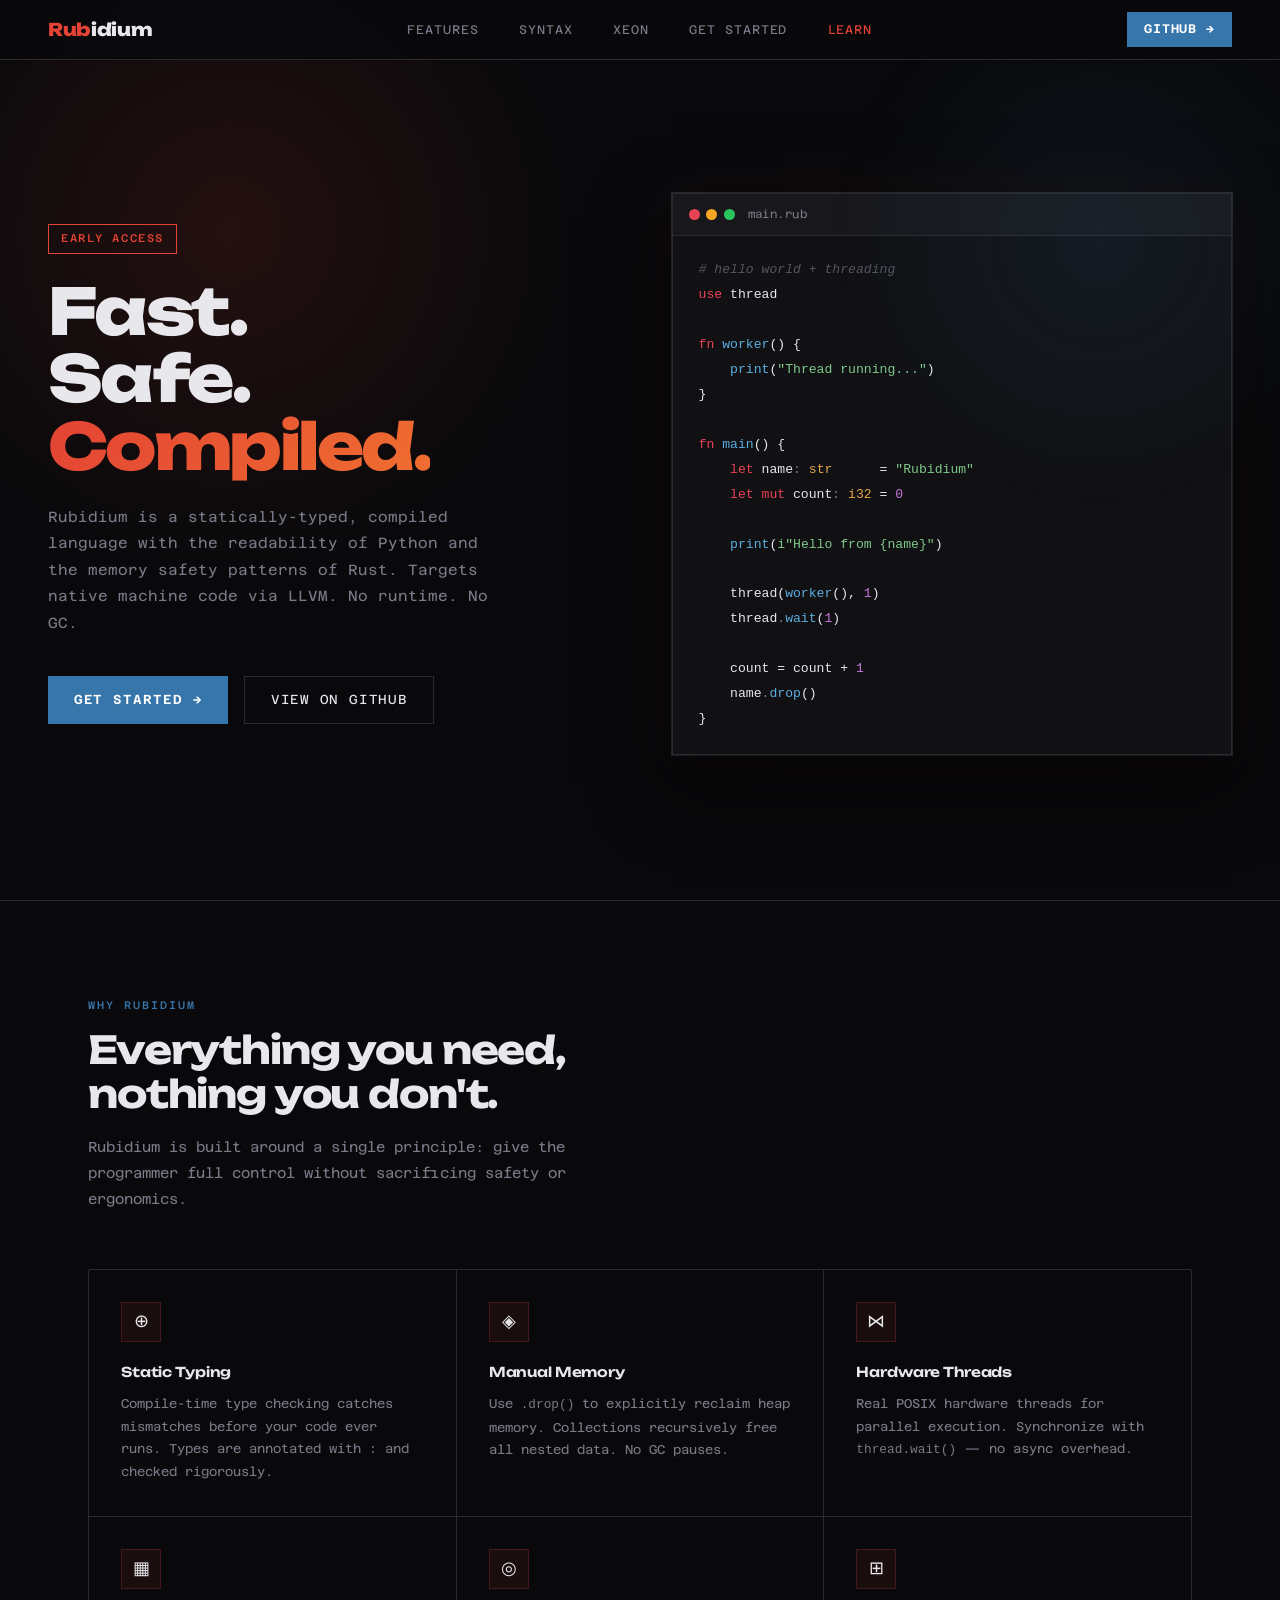
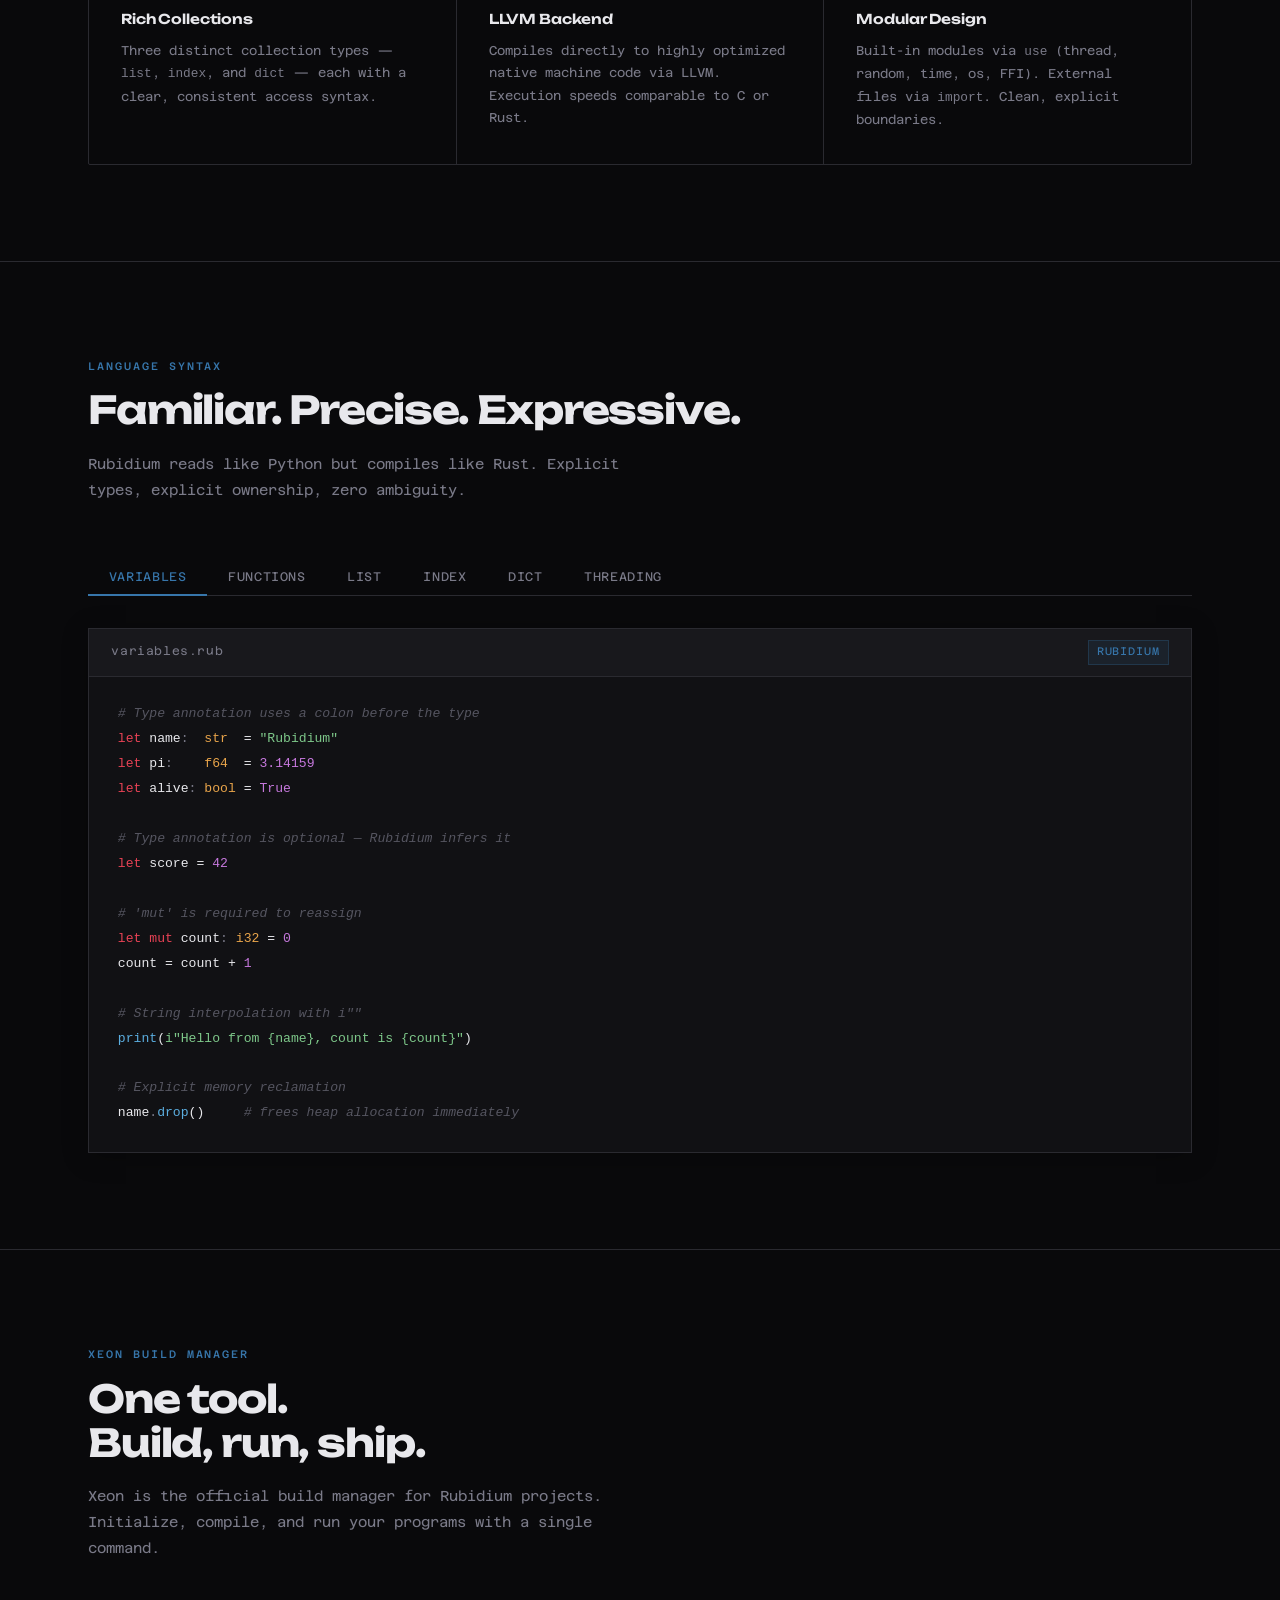
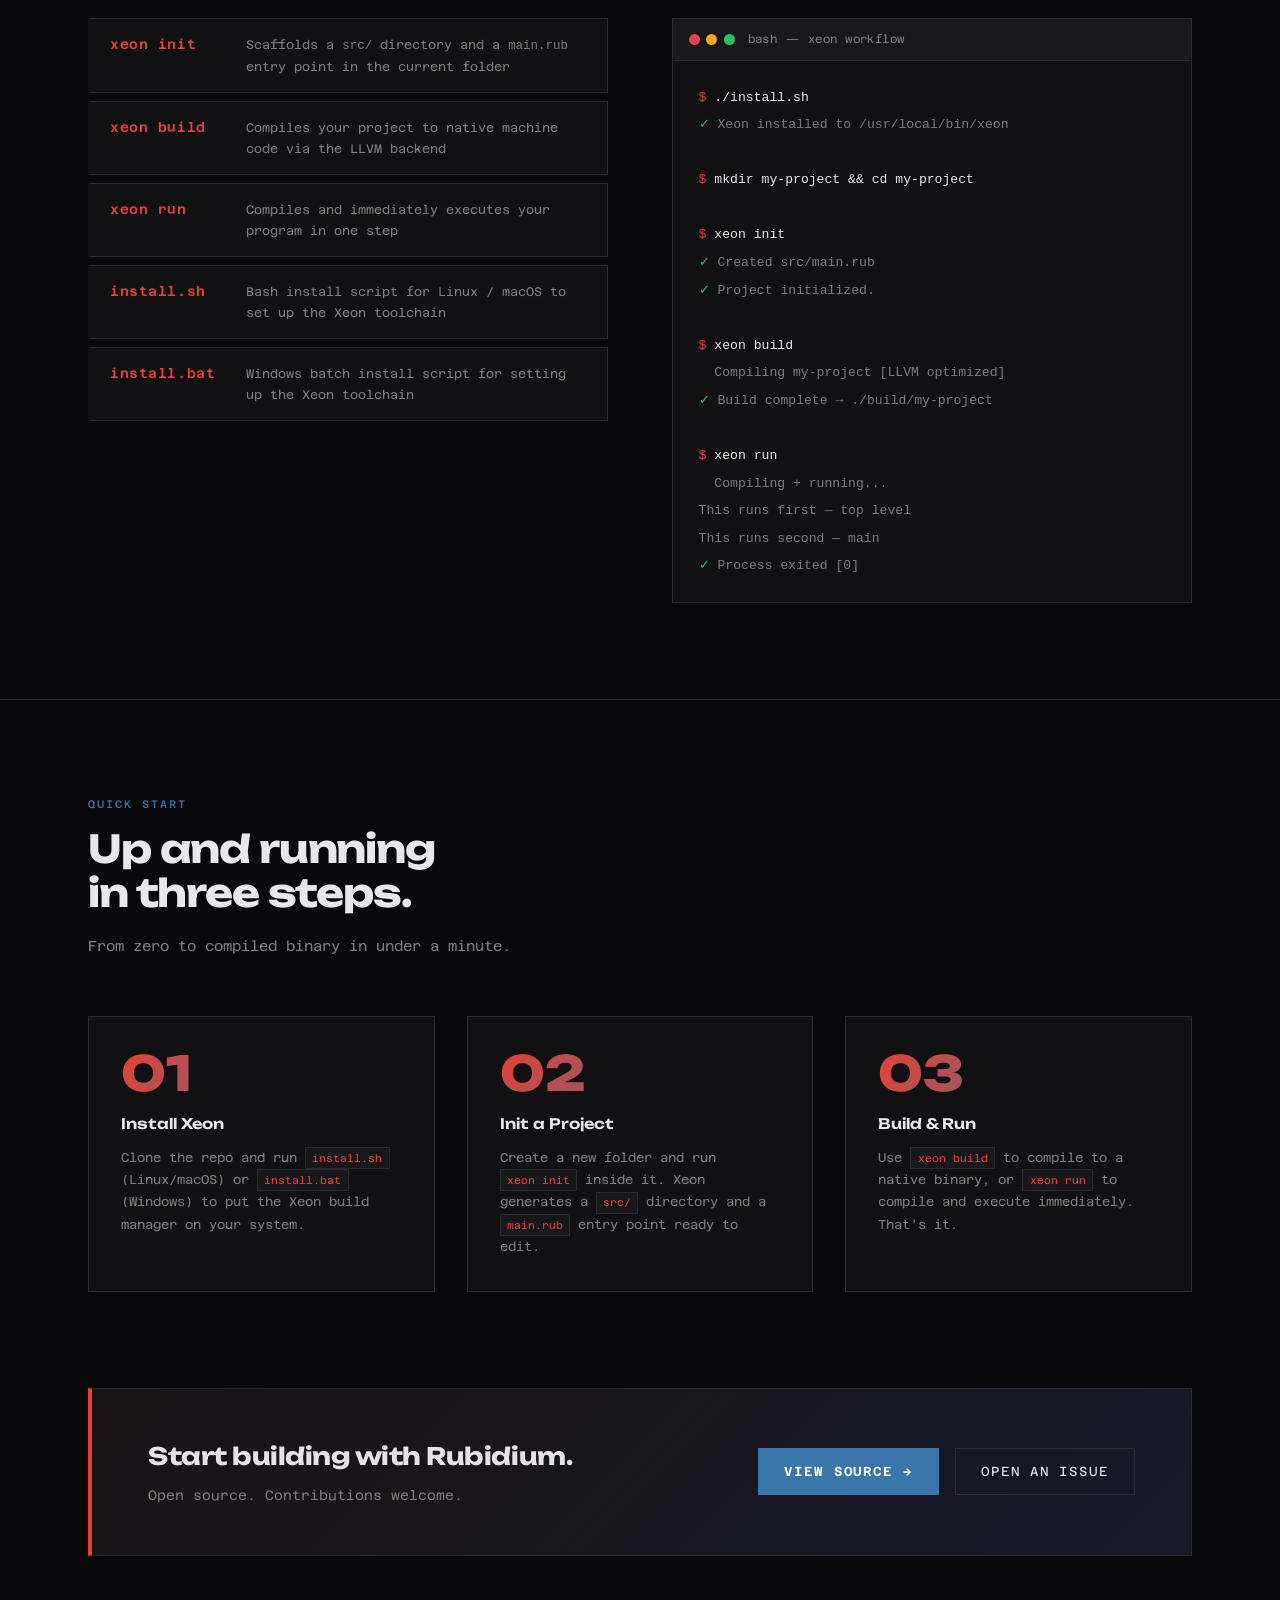
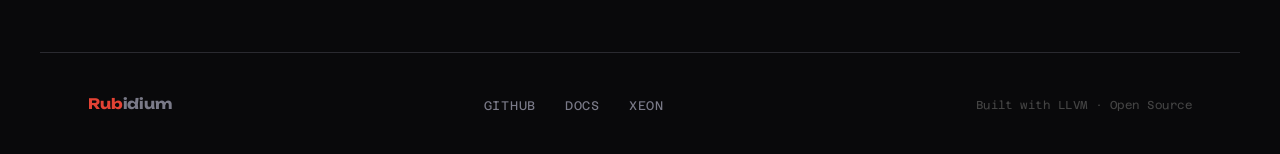
==== commit e6377096: "Update index.html" ====
--- a/index.html
+++ b/index.html
@@ -635,7 +635,7 @@
 <!-- HERO -->
 <div class="hero">
   <div class="hero-left">
-    <div class="hero-badge">v0.1 — Early Preview</div>
+    <div class="hero-badge">Early Access</div>
     <h1 class="hero-title">
       Fast.<br>Safe.<br><span class="accent">Compiled.</span>
     </h1>
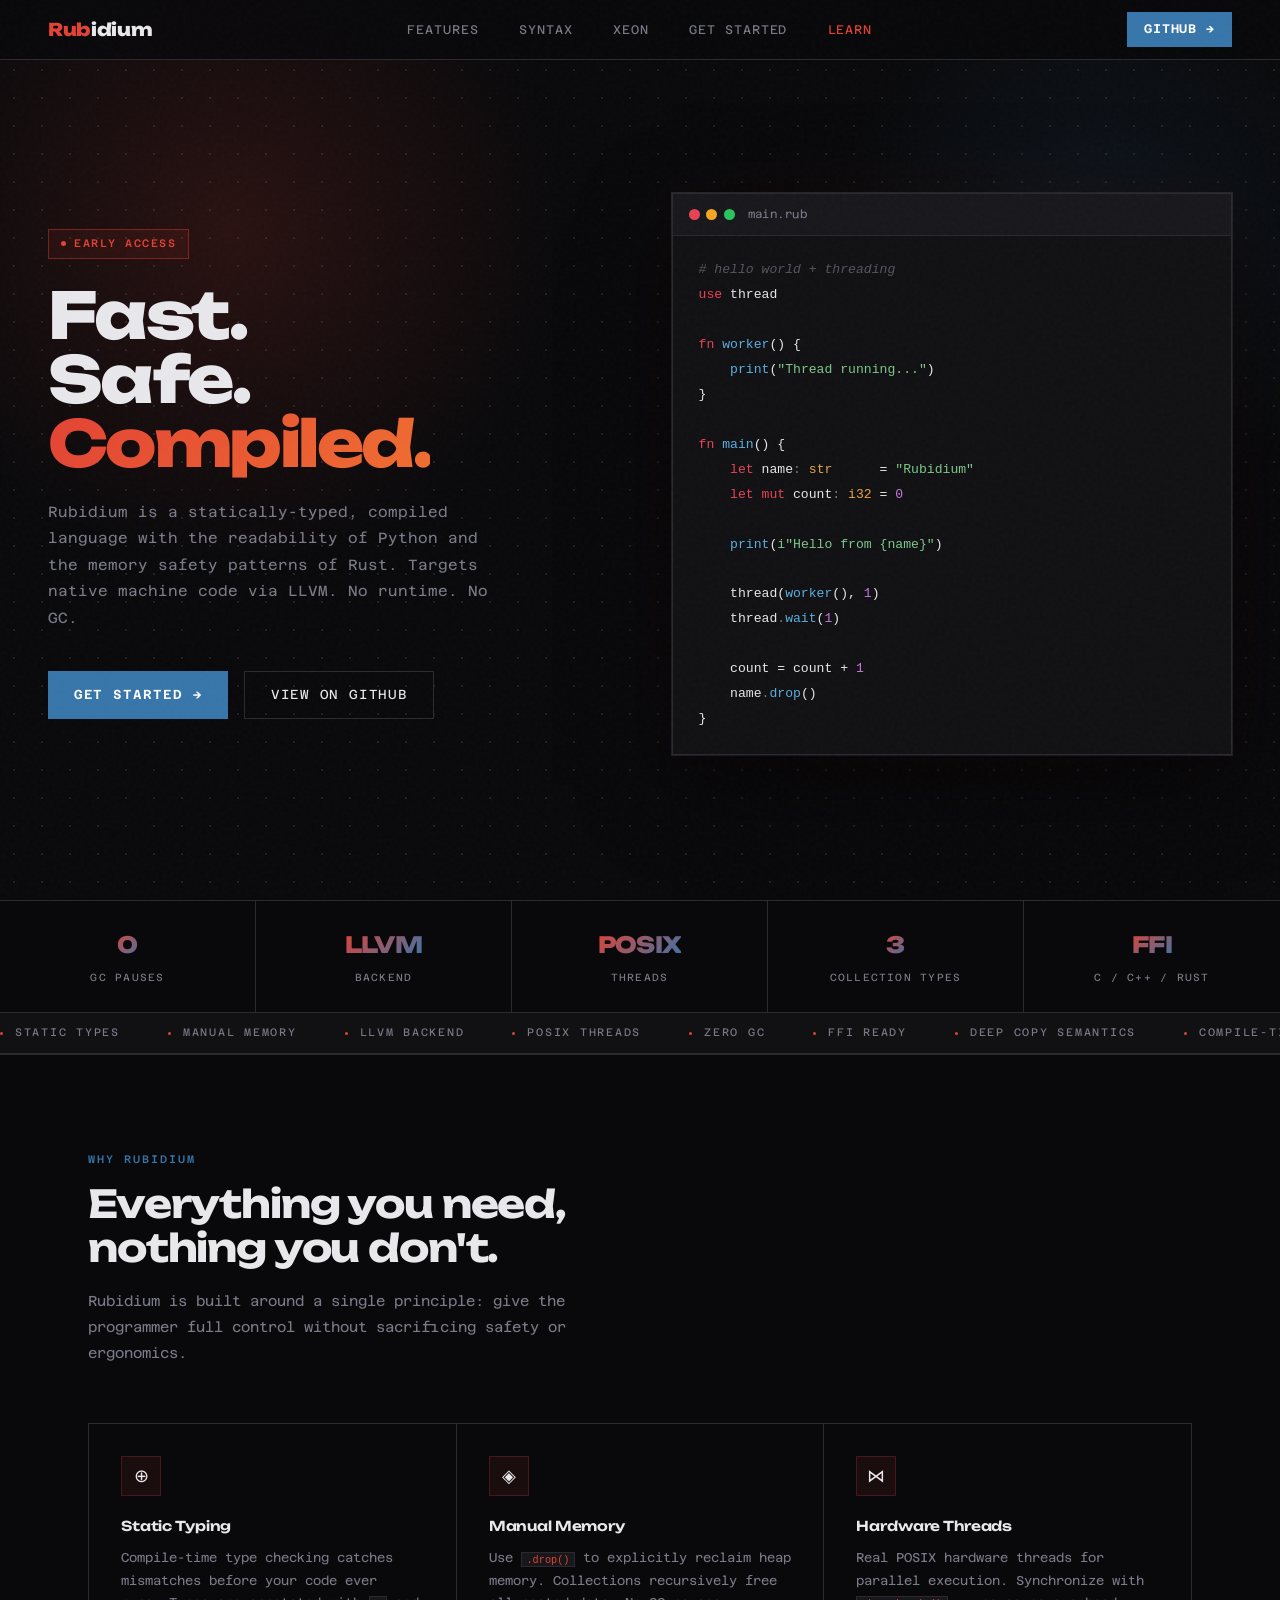
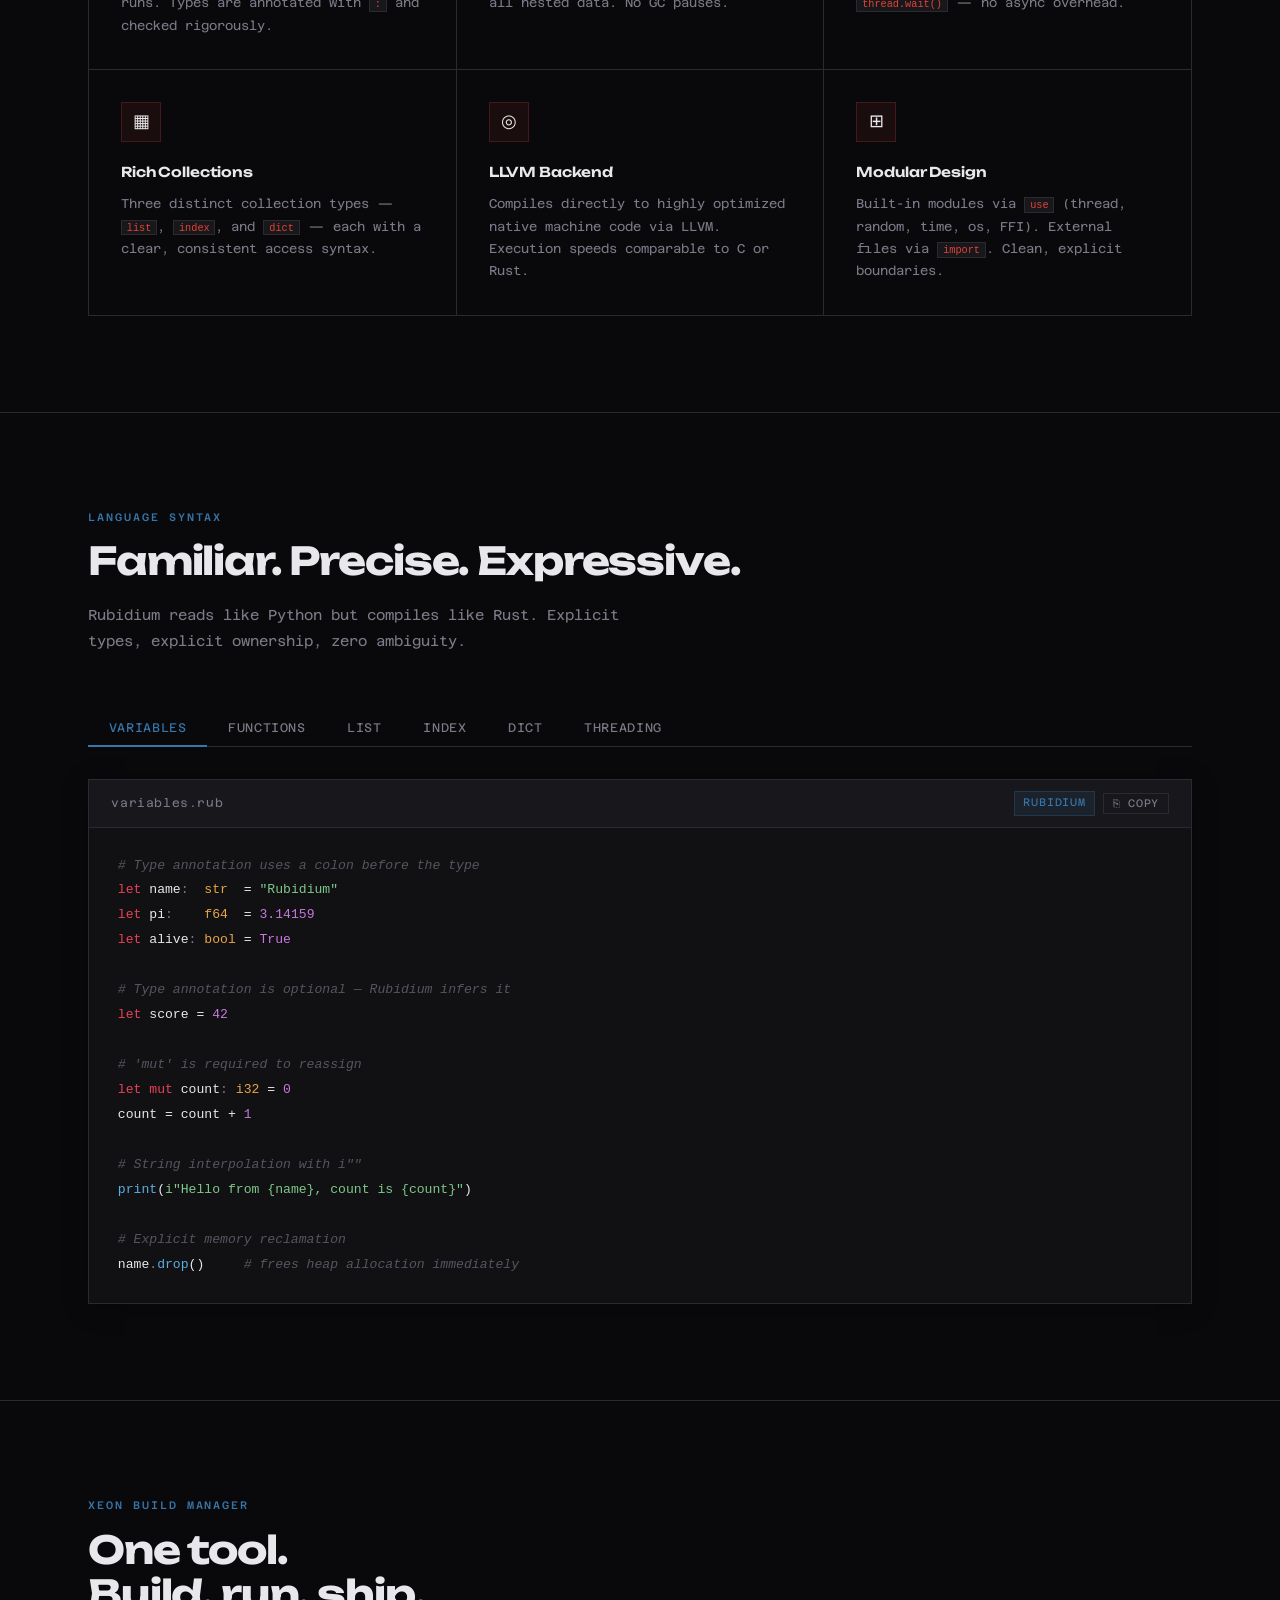
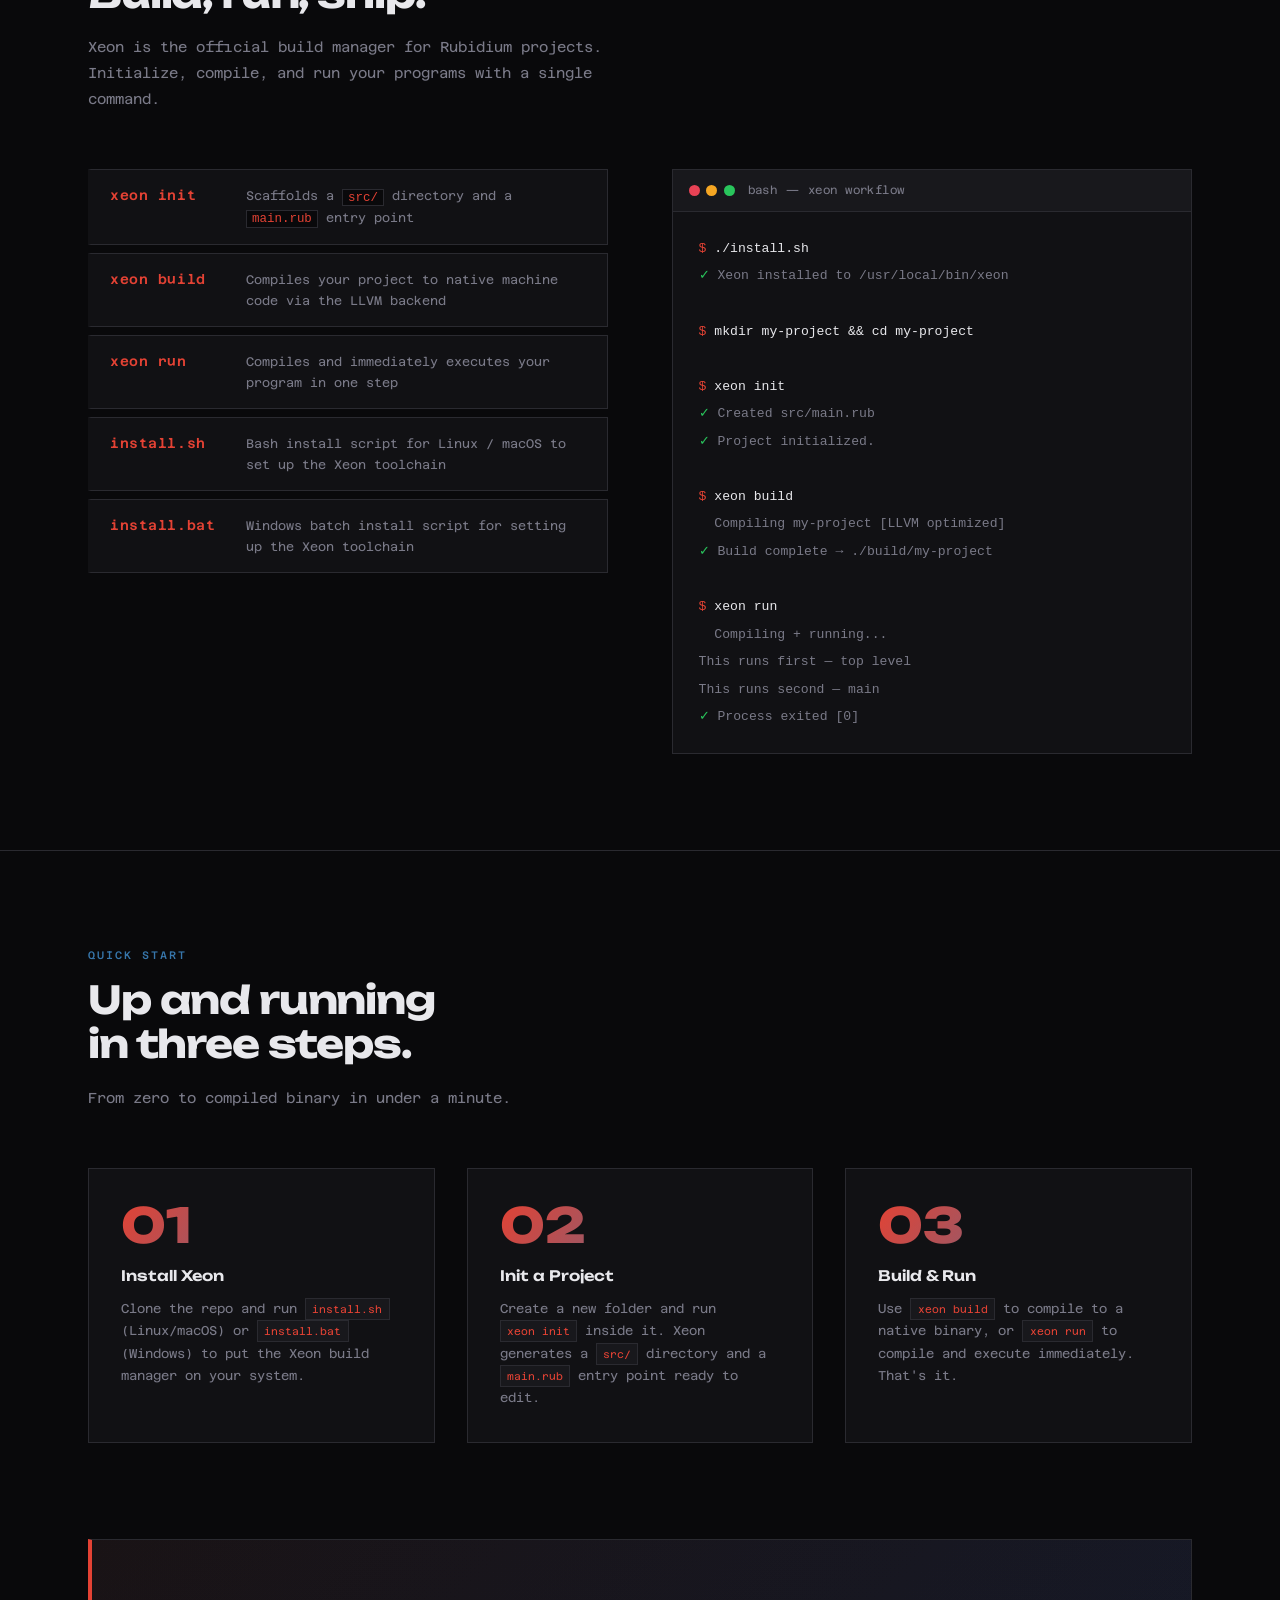
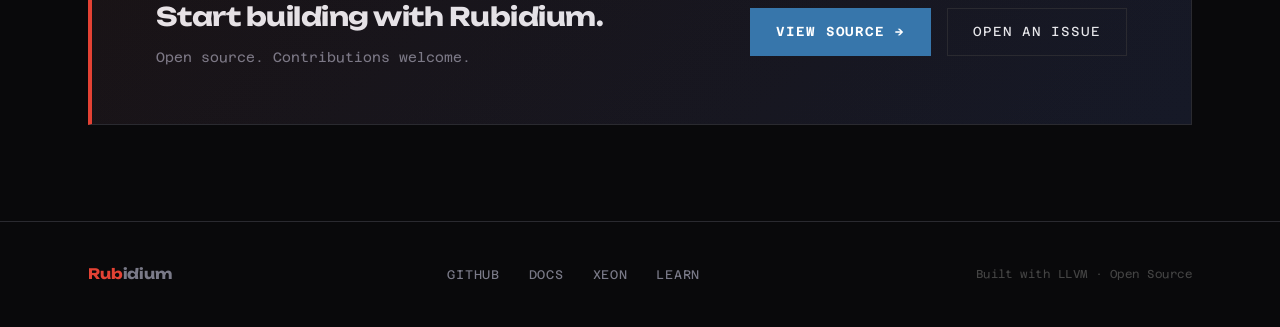
==== commit 03082daa: "Update index.html" ====
--- a/index.html
+++ b/index.html
@@ -12,17 +12,17 @@
     --bg2:     #111114;
     --bg3:     #18181c;
     --border:  #2a2a30;
-    --rb: #E34234;
-    --rb-hi: #F05030;
-    --rb-glow: rgba(227, 66, 52, 0.18);
-    --rb-dim: rgba(227, 66, 52, 0.08);
+    --rb:      #E34234;
+    --rb-hi:   #F05030;
+    --rb-glow: rgba(227,66,52,0.18);
+    --rb-dim:  rgba(227,66,52,0.08);
     --text:    #e8e8ec;
     --muted:   #7a7a88;
     --mono:    'Azeret Mono', monospace;
     --head:    'Unbounded', sans-serif;
-  --py: #3776AB;
-  --py-hi: #4B8BBE;
-  --py-dim: rgba(55, 118, 171, 0.10);
+    --py:      #3776AB;
+    --py-hi:   #4B8BBE;
+    --py-dim:  rgba(55,118,171,0.10);
   }
 
   *, *::before, *::after { box-sizing: border-box; margin: 0; padding: 0; }
@@ -36,383 +36,418 @@
     overflow-x: hidden;
   }
 
-  /* NAV */
+  /* ── NOISE OVERLAY ── */
+  body::before {
+    content: '';
+    position: fixed;
+    inset: 0;
+    background-image: url("data:image/svg+xml,%3Csvg viewBox='0 0 256 256' xmlns='http://www.w3.org/2000/svg'%3E%3Cfilter id='n'%3E%3CfeTurbulence type='fractalNoise' baseFrequency='0.9' numOctaves='4' stitchTiles='stitch'/%3E%3C/filter%3E%3Crect width='100%25' height='100%25' filter='url(%23n)' opacity='1'/%3E%3C/svg%3E");
+    opacity: 0.025;
+    pointer-events: none;
+    z-index: 1000;
+  }
+
+  /* ── NAV ── */
   nav {
-    position: fixed;
-    top: 0; left: 0; right: 0;
-    z-index: 100;
-    display: flex;
-    align-items: center;
-    justify-content: space-between;
-    padding: 0 3rem;
-    height: 60px;
-    background: rgba(9,9,11,0.88);
-    backdrop-filter: blur(14px);
+    position: fixed; top: 0; left: 0; right: 0; z-index: 100;
+    display: flex; align-items: center; justify-content: space-between;
+    padding: 0 3rem; height: 60px;
+    background: rgba(9,9,11,0.85);
+    backdrop-filter: blur(20px);
     border-bottom: 1px solid var(--border);
-  }
+    transition: box-shadow 0.3s ease;
+  }
+  nav.scrolled { box-shadow: 0 1px 0 var(--border), 0 8px 32px rgba(0,0,0,0.5); }
   .nav-logo {
-    font-family: var(--head);
-    font-weight: 800;
-    font-size: 1.1rem;
-    letter-spacing: -0.02em;
-    text-decoration: none;
-  }
-  .nav-logo .logo-Rub    { color: var(--rb); }
-  .nav-logo .logo-idium  { color: var(--text); }
+    font-family: var(--head); font-weight: 800; font-size: 1.1rem;
+    letter-spacing: -0.02em; text-decoration: none;
+  }
+  .nav-logo .logo-Rub   { color: var(--rb); }
+  .nav-logo .logo-idium { color: var(--text); }
   .nav-links { display: flex; gap: 2.5rem; list-style: none; }
   .nav-links a {
-    color: var(--muted);
-    text-decoration: none;
-    font-size: 0.78rem;
-    letter-spacing: 0.08em;
-    text-transform: uppercase;
-    transition: color 0.2s;
+    color: var(--muted); text-decoration: none; font-size: 0.78rem;
+    letter-spacing: 0.08em; text-transform: uppercase;
+    position: relative; transition: color 0.2s;
+  }
+  .nav-links a::after {
+    content: ''; position: absolute; bottom: -3px; left: 0; right: 0;
+    height: 1px; background: var(--rb);
+    transform: scaleX(0); transform-origin: left;
+    transition: transform 0.22s cubic-bezier(0.4,0,0.2,1);
   }
   .nav-links a:hover { color: var(--text); }
+  .nav-links a:hover::after { transform: scaleX(1); }
   .nav-cta {
-    display: inline-flex;
-    align-items: center;
-    gap: 0.5rem;
-    padding: 0.45rem 1.1rem;
-    background: var(--py);
-    color: #fff;
-    font-family: var(--mono);
-    font-size: 0.78rem;
-    font-weight: 600;
-    letter-spacing: 0.06em;
-    text-transform: uppercase;
-    text-decoration: none;
-    transition: background 0.2s, transform 0.15s;
+    display: inline-flex; align-items: center; gap: 0.5rem;
+    padding: 0.45rem 1.1rem; background: var(--py); color: #fff;
+    font-family: var(--mono); font-size: 0.78rem; font-weight: 600;
+    letter-spacing: 0.06em; text-transform: uppercase;
+    text-decoration: none; transition: background 0.2s, transform 0.15s;
   }
   .nav-cta:hover { background: var(--py-hi); transform: translateY(-1px); }
 
-  /* HERO */
+  /* ── HERO ── */
   .hero {
     min-height: 100vh;
-    display: grid;
-    grid-template-columns: 1fr 1fr;
-    align-items: center;
-    padding: 7rem 3rem 4rem;
-    gap: 4rem;
-    position: relative;
-    overflow: hidden;
-  }
-  /* hero::before — see polish layer */
+    display: grid; grid-template-columns: 1fr 1fr;
+    align-items: center; padding: 7rem 3rem 4rem; gap: 4rem;
+    position: relative; overflow: hidden;
+    background-image: radial-gradient(circle, rgba(42,42,48,0.7) 1px, transparent 1px);
+    background-size: 28px 28px;
+  }
+  .hero::before {
+    content: ''; position: absolute; top: -120px; left: -120px;
+    width: 700px; height: 700px;
+    background: radial-gradient(ellipse, rgba(227,66,52,0.15) 0%, transparent 68%);
+    pointer-events: none; animation: pulse 7s ease-in-out infinite alternate;
+  }
+  .hero::after {
+    content: ''; position: absolute; top: -40px; right: -100px;
+    width: 560px; height: 560px;
+    background: radial-gradient(ellipse, rgba(55,118,171,0.12) 0%, transparent 68%);
+    pointer-events: none; animation: pulse 9s ease-in-out infinite alternate-reverse;
+  }
   @keyframes pulse {
     from { opacity: 0.6; transform: scale(1); }
     to   { opacity: 1;   transform: scale(1.1); }
   }
+
   .hero-badge {
-    display: inline-block;
-    font-size: 0.7rem;
-    font-weight: 500;
-    letter-spacing: 0.14em;
-    text-transform: uppercase;
-    color: var(--rb);
-    border: 1px solid var(--rb);
-    padding: 0.3rem 0.75rem;
-    margin-bottom: 1.5rem;
+    display: inline-flex; align-items: center; gap: 0.5rem;
+    font-size: 0.68rem; font-weight: 500; letter-spacing: 0.14em;
+    text-transform: uppercase; color: var(--rb);
+    border: 1px solid rgba(227,66,52,0.4);
+    padding: 0.3rem 0.75rem; margin-bottom: 1.5rem;
+    background: var(--rb-dim);
     animation: fadeup 0.6s ease both;
   }
+  .badge-dot {
+    width: 5px; height: 5px; border-radius: 50%;
+    background: var(--rb); animation: blink 2s ease-in-out infinite;
+  }
+  @keyframes blink {
+    0%, 100% { opacity: 1; }
+    50%       { opacity: 0.3; }
+  }
+
   .hero-title {
     font-family: var(--head);
-    font-size: clamp(2.6rem, 5vw, 4.4rem);
-    font-weight: 800;
-    line-height: 1.05;
-    letter-spacing: -0.04em;
-    margin-bottom: 1.5rem;
-    animation: fadeup 0.6s 0.1s ease both;
-  }
-  .hero-title .accent { color: var(--rb); }
+    font-size: clamp(2.6rem, 5vw, 4.6rem);
+    font-weight: 800; line-height: 1.0; letter-spacing: -0.04em;
+    margin-bottom: 1.5rem; animation: fadeup 0.6s 0.1s ease both;
+  }
+  .hero-title .accent {
+    background: linear-gradient(125deg, var(--rb) 0%, #F07030 55%, var(--rb) 100%);
+    background-size: 200% auto;
+    -webkit-background-clip: text; -webkit-text-fill-color: transparent;
+    background-clip: text;
+    animation: shimmer 5s linear infinite;
+  }
+  @keyframes shimmer {
+    from { background-position: 0% center; }
+    to   { background-position: 200% center; }
+  }
   .hero-sub {
-    color: var(--muted);
-    font-size: 0.92rem;
-    max-width: 460px;
-    line-height: 1.8;
-    margin-bottom: 2.5rem;
+    color: var(--muted); font-size: 0.92rem; max-width: 460px;
+    line-height: 1.8; margin-bottom: 2.5rem;
     animation: fadeup 0.6s 0.2s ease both;
   }
   .hero-actions {
-    display: flex;
-    gap: 1rem;
-    flex-wrap: wrap;
+    display: flex; gap: 1rem; flex-wrap: wrap;
     animation: fadeup 0.6s 0.3s ease both;
   }
-
-  /* BUTTONS */
+  @keyframes fadeup {
+    from { opacity: 0; transform: translateY(18px); }
+    to   { opacity: 1; transform: translateY(0); }
+  }
+
+  /* ── BUTTONS ── */
   .btn-primary {
-    display: inline-flex;
-    align-items: center;
-    gap: 0.5rem;
-    padding: 0.75rem 1.6rem;
-    background: var(--py);
-    color: #fff;
-    font-family: var(--mono);
-    font-size: 0.82rem;
-    font-weight: 600;
-    letter-spacing: 0.06em;
-    text-transform: uppercase;
-    text-decoration: none;
-    transition: background 0.2s, transform 0.15s, box-shadow 0.2s;
-  }
-  .btn-primary:hover { background: var(--py-hi); transform: translateY(-2px); box-shadow: 0 8px 30px rgba(55,118,171,0.30); }
+    display: inline-flex; align-items: center; gap: 0.5rem;
+    padding: 0.75rem 1.6rem; background: var(--py); color: #fff;
+    font-family: var(--mono); font-size: 0.82rem; font-weight: 600;
+    letter-spacing: 0.07em; text-transform: uppercase; text-decoration: none;
+    transition: background 0.2s, transform 0.18s cubic-bezier(0.4,0,0.2,1), box-shadow 0.25s;
+  }
+  .btn-primary:hover {
+    background: var(--py-hi); transform: translateY(-2px);
+    box-shadow: 0 0 0 1px rgba(75,139,190,0.4), 0 10px 32px rgba(55,118,171,0.28);
+  }
   .btn-ghost {
-    display: inline-flex;
-    align-items: center;
-    gap: 0.5rem;
-    padding: 0.75rem 1.6rem;
-    background: transparent;
-    color: var(--text);
-    font-family: var(--mono);
-    font-size: 0.82rem;
-    font-weight: 400;
-    letter-spacing: 0.06em;
-    text-transform: uppercase;
-    text-decoration: none;
+    display: inline-flex; align-items: center; gap: 0.5rem;
+    padding: 0.75rem 1.6rem; background: transparent; color: var(--text);
+    font-family: var(--mono); font-size: 0.82rem; letter-spacing: 0.06em;
+    text-transform: uppercase; text-decoration: none;
     border: 1px solid var(--border);
-    transition: border-color 0.2s;
-  }
-  .btn-ghost:hover { border-color: var(--muted); }
-
-  /* TERMINAL */
+    transition: border-color 0.2s, color 0.2s, background 0.2s, transform 0.18s;
+  }
+  .btn-ghost:hover {
+    background: rgba(255,255,255,0.03);
+    border-color: var(--muted); transform: translateY(-1px);
+  }
+
+  /* ── TERMINAL ── */
   .terminal {
-    background: var(--bg2);
-    border: 1px solid var(--border);
+    background: var(--bg2); border: 1px solid var(--border);
     overflow: hidden;
-    box-shadow: 0 30px 80px rgba(0,0,0,0.6);
+    box-shadow: 0 30px 80px rgba(0,0,0,0.6), 0 0 0 1px var(--border), 0 0 60px rgba(227,66,52,0.05);
     animation: fadeup 0.7s 0.2s ease both;
+    transition: box-shadow 0.4s cubic-bezier(0.4,0,0.2,1);
+    position: relative; z-index: 1;
+  }
+  .terminal:hover {
+    box-shadow: 0 32px 80px rgba(0,0,0,0.65), 0 0 0 1px rgba(227,66,52,0.25), 0 0 80px rgba(227,66,52,0.10);
   }
   .term-bar {
-    display: flex;
-    align-items: center;
-    gap: 0.4rem;
-    padding: 0.7rem 1rem;
-    background: var(--bg3);
+    display: flex; align-items: center; gap: 0.4rem;
+    padding: 0.7rem 1rem; background: var(--bg3);
     border-bottom: 1px solid var(--border);
   }
   .dot { width: 11px; height: 11px; border-radius: 50%; }
-  .dot-r { background: #e84255; }
-  .dot-y { background: #f5a623; }
-  .dot-g { background: #29c55c; }
+  .dot-r { background: #e84255; } .dot-y { background: #f5a623; } .dot-g { background: #29c55c; }
   .term-title { margin-left: 0.4rem; font-size: 0.72rem; color: var(--muted); letter-spacing: 0.04em; }
   .term-body { padding: 1.4rem 1.6rem; font-size: 0.82rem; line-height: 1.9; overflow-x: auto; }
   .term-body pre { white-space: pre; }
-
-  /* SYNTAX COLOURS */
-  .kw  { color: #e84255; }
-  .ty  { color: #e8a44a; }
-  .fn { color: #5BAEE0; }
-  .str { color: #7ec88a; }
-  .cm  { color: #555560; font-style: italic; }
-  .nb  { color: #c678dd; }
-  .op  { color: var(--muted); }
-  .istr { color: #7ec88a; }
-  .ivar { color: #e8a44a; }
-
-  @keyframes fadeup {
-    from { opacity: 0; transform: translateY(18px); }
-    to   { opacity: 1; transform: translateY(0); }
-  }
-
-  /* SECTION TEMPLATE */
+  .cursor { display: inline-block; width: 7px; height: 14px; background: var(--rb); vertical-align: text-bottom; animation: blink 1s step-end infinite; }
+
+  /* ── SYNTAX ── */
+  .kw  { color: #e84255; } .ty  { color: #e8a44a; } .fn  { color: #5BAEE0; }
+  .str { color: #7ec88a; } .cm  { color: #555560; font-style: italic; }
+  .nb  { color: #c678dd; } .op  { color: var(--muted); }
+
+  /* ── STATS STRIP ── */
+  .stats-strip {
+    border-top: 1px solid var(--border);
+    border-bottom: 1px solid var(--border);
+    display: grid; grid-template-columns: repeat(5, 1fr);
+    overflow: hidden;
+  }
+  .stat-item {
+    display: flex; flex-direction: column; align-items: center;
+    padding: 1.6rem 1rem; gap: 0.35rem;
+    border-right: 1px solid var(--border);
+    position: relative; transition: background 0.2s;
+  }
+  .stat-item:last-child { border-right: none; }
+  .stat-item:hover { background: var(--bg2); }
+  .stat-item::after {
+    content: ''; position: absolute; bottom: 0; left: 0; right: 0;
+    height: 2px; background: linear-gradient(90deg, var(--rb), var(--py));
+    transform: scaleX(0); transform-origin: left;
+    transition: transform 0.3s ease;
+  }
+  .stat-item:hover::after { transform: scaleX(1); }
+  .stat-val {
+    font-family: var(--head); font-size: 1.4rem; font-weight: 800;
+    letter-spacing: -0.04em;
+    background: linear-gradient(135deg, var(--rb) 0%, var(--py) 100%);
+    -webkit-background-clip: text; -webkit-text-fill-color: transparent;
+    background-clip: text;
+  }
+  .stat-label {
+    font-size: 0.65rem; letter-spacing: 0.12em; text-transform: uppercase;
+    color: var(--muted);
+  }
+
+  /* ── TICKER ── */
+  .ticker {
+    border-bottom: 1px solid var(--border);
+    overflow: hidden; padding: 0.7rem 0;
+    background: var(--bg2);
+  }
+  .ticker-track {
+    display: flex; gap: 3rem; white-space: nowrap;
+    animation: ticker 30s linear infinite;
+  }
+  .ticker-track:hover { animation-play-state: paused; }
+  @keyframes ticker {
+    from { transform: translateX(0); }
+    to   { transform: translateX(-50%); }
+  }
+  .ticker-item {
+    font-size: 0.68rem; letter-spacing: 0.16em; text-transform: uppercase;
+    color: var(--muted); display: flex; align-items: center; gap: 0.75rem;
+    flex-shrink: 0;
+  }
+  .ticker-item .tick-dot { width: 3px; height: 3px; border-radius: 50%; background: var(--rb); flex-shrink: 0; }
+
+  /* ── SECTION ── */
   section { padding: 6rem 3rem; max-width: 1200px; margin: 0 auto; }
   .section-label {
-    font-size: 0.68rem;
-    font-weight: 500;
-    letter-spacing: 0.18em;
-    text-transform: uppercase;
-    color: var(--py);
-    margin-bottom: 0.8rem;
+    font-size: 0.68rem; font-weight: 500; letter-spacing: 0.18em;
+    text-transform: uppercase; color: var(--py); margin-bottom: 0.8rem;
   }
   .section-title {
-    font-family: var(--head);
-    font-size: clamp(1.8rem, 3vw, 2.8rem);
-    font-weight: 700;
-    letter-spacing: -0.03em;
-    line-height: 1.15;
-    margin-bottom: 1.2rem;
+    font-family: var(--head); font-size: clamp(1.8rem, 3vw, 2.8rem);
+    font-weight: 700; letter-spacing: -0.03em; line-height: 1.15; margin-bottom: 1.2rem;
   }
   .section-desc {
-    color: var(--muted);
-    max-width: 560px;
-    font-size: 0.9rem;
-    line-height: 1.8;
-    margin-bottom: 3.5rem;
+    color: var(--muted); max-width: 560px; font-size: 0.9rem;
+    line-height: 1.8; margin-bottom: 3.5rem;
   }
   .divider { border: none; border-top: 1px solid var(--border); margin: 0; }
 
-  /* FEATURES */
+  /* ── FEATURES ── */
   .features-grid {
-    display: grid;
-    grid-template-columns: repeat(3, 1fr);
-    gap: 1px;
-    background: var(--border);
-    border: 1px solid var(--border);
+    display: grid; grid-template-columns: repeat(3, 1fr);
+    gap: 1px; background: var(--border);
+    border: 1px solid var(--border); overflow: hidden;
   }
   .feat-card {
-    background: var(--bg);
-    padding: 2rem;
-    position: relative;
-    overflow: hidden;
-    transition: background 0.2s;
-  }
+    background: var(--bg); padding: 2rem; position: relative; overflow: hidden;
+    transition: background 0.22s, transform 0.2s cubic-bezier(0.4,0,0.2,1), box-shadow 0.25s;
+  }
+  .feat-card:hover { background: var(--bg2); transform: translateY(-2px); z-index: 2;
+    box-shadow: inset 0 0 0 1px var(--border), 0 12px 36px rgba(0,0,0,0.35); }
   .feat-card::after {
-    content: '';
-    position: absolute;
-    bottom: 0; left: 0; right: 0;
-    height: 2px;
-    background: var(--rb);
-    transform: scaleX(0);
-    transform-origin: left;
-    transition: transform 0.3s ease;
-  }
-  .feat-card:hover { background: var(--bg2); }
+    content: ''; position: absolute; bottom: 0; left: 0; right: 0; height: 2px;
+    background: linear-gradient(90deg, var(--rb), var(--py));
+    transform: scaleX(0); transform-origin: left;
+    transition: transform 0.32s cubic-bezier(0.4,0,0.2,1);
+  }
   .feat-card:hover::after { transform: scaleX(1); }
   .feat-icon {
-    width: 40px; height: 40px;
-    display: flex;
-    align-items: center;
+    width: 40px; height: 40px; display: flex; align-items: center;
     justify-content: center;
-    background: var(--rb-dim);
-    border: 1px solid rgba(200,55,74,0.25);
-    margin-bottom: 1.2rem;
-    font-size: 1.1rem;
-  }
-  .feat-name {
-    font-family: var(--head);
-    font-size: 0.85rem;
-    font-weight: 600;
-    letter-spacing: -0.01em;
-    margin-bottom: 0.6rem;
-  }
+    background: var(--rb-dim); border: 1px solid rgba(200,55,74,0.25);
+    margin-bottom: 1.2rem; font-size: 1.1rem;
+    transition: background 0.2s, border-color 0.2s, transform 0.2s;
+  }
+  .feat-card:hover .feat-icon {
+    background: rgba(227,66,52,0.12); border-color: rgba(227,66,52,0.4);
+    transform: scale(1.08);
+  }
+  .feat-name { font-family: var(--head); font-size: 0.85rem; font-weight: 600; letter-spacing: -0.01em; margin-bottom: 0.6rem; }
   .feat-desc { font-size: 0.8rem; color: var(--muted); line-height: 1.75; }
 
-  /* TABS / CODE PANELS */
+  /* ── TABS / CODE PANELS ── */
   .syntax-section { max-width: 1200px; margin: 0 auto; padding: 6rem 3rem; }
-  .tabs {
-    display: flex;
-    gap: 0;
-    border-bottom: 1px solid var(--border);
-    margin-bottom: 2rem;
-    flex-wrap: wrap;
-  }
+  .tabs { display: flex; gap: 0; border-bottom: 1px solid var(--border); margin-bottom: 2rem; flex-wrap: wrap; }
   .tab {
-    padding: 0.6rem 1.3rem;
-    font-family: var(--mono);
-    font-size: 0.78rem;
-    letter-spacing: 0.05em;
-    color: var(--muted);
-    cursor: pointer;
-    border: none;
-    background: transparent;
-    border-bottom: 2px solid transparent;
-    margin-bottom: -1px;
-    transition: color 0.2s, border-color 0.2s;
-    text-transform: uppercase;
+    padding: 0.6rem 1.3rem; font-family: var(--mono); font-size: 0.78rem;
+    letter-spacing: 0.05em; color: var(--muted); cursor: pointer;
+    border: none; background: transparent;
+    border-bottom: 2px solid transparent; margin-bottom: -1px;
+    transition: color 0.18s, border-color 0.18s; text-transform: uppercase;
   }
   .tab.active { color: var(--py); border-bottom-color: var(--py); }
   .tab:hover:not(.active) { color: var(--text); }
   .code-panel { display: none; background: var(--bg2); border: 1px solid var(--border); }
-  .code-panel.active { display: block; }
+  .code-panel.active { display: block; box-shadow: 0 4px 24px rgba(0,0,0,0.25); }
   .code-panel-header {
-    display: flex;
-    align-items: center;
-    justify-content: space-between;
-    padding: 0.7rem 1.4rem;
-    background: var(--bg3);
-    border-bottom: 1px solid var(--border);
+    display: flex; align-items: center; justify-content: space-between;
+    padding: 0.7rem 1.4rem; background: var(--bg3); border-bottom: 1px solid var(--border);
   }
   .code-filename { font-size: 0.75rem; color: var(--muted); letter-spacing: 0.05em; }
   .code-lang {
-    font-size: 0.68rem;
-    background: var(--py-dim);
-    color: var(--py);
-    border: 1px solid rgba(55,118,171,0.25);
-    padding: 0.15rem 0.5rem;
-    letter-spacing: 0.08em;
-    text-transform: uppercase;
+    font-size: 0.68rem; background: var(--py-dim); color: var(--py);
+    border: 1px solid rgba(55,118,171,0.25); padding: 0.15rem 0.5rem;
+    letter-spacing: 0.08em; text-transform: uppercase;
   }
   .code-body { padding: 1.6rem 1.8rem; font-size: 0.82rem; line-height: 1.9; overflow-x: auto; }
   .code-body pre { white-space: pre; }
 
-  /* XEON SECTION */
+  /* Copy button */
+  .copy-btn {
+    display: flex; align-items: center; gap: 0.3rem;
+    font-family: var(--mono); font-size: 0.68rem; letter-spacing: 0.06em;
+    text-transform: uppercase; color: var(--muted); background: transparent;
+    border: 1px solid var(--border); padding: 0.2rem 0.55rem; cursor: pointer;
+    transition: color 0.2s, border-color 0.2s, background 0.2s;
+    user-select: none;
+  }
+  .copy-btn:hover { color: var(--text); border-color: var(--muted); background: var(--bg); }
+  .copy-btn.copied { color: #29c55c; border-color: #29c55c; }
+
+  /* ── XEON ── */
   .xeon-section { max-width: 1200px; margin: 0 auto; padding: 6rem 3rem; }
   .xeon-wrap { display: grid; grid-template-columns: 1fr 1fr; gap: 4rem; align-items: start; }
   .xeon-commands { display: flex; flex-direction: column; gap: 0.5rem; }
   .cmd-row {
-    display: flex;
-    align-items: baseline;
-    gap: 1rem;
-    padding: 0.9rem 1.2rem;
-    background: var(--bg2);
-    border: 1px solid var(--border);
+    display: flex; align-items: baseline; gap: 1rem; padding: 0.9rem 1.2rem;
+    background: var(--bg2); border: 1px solid var(--border);
     border-left: 3px solid transparent;
-    transition: border-left-color 0.2s, background 0.2s;
-  }
-  .cmd-row:hover { border-left-color: var(--rb); background: var(--bg3); }
+    transition: border-left-color 0.2s, background 0.2s, transform 0.18s;
+  }
+  .cmd-row:hover { border-left-color: var(--rb); background: var(--bg3); transform: translateX(3px); }
   .cmd-name { color: var(--rb); font-weight: 600; font-size: 0.85rem; min-width: 120px; letter-spacing: 0.04em; }
   .cmd-desc { color: var(--muted); font-size: 0.78rem; }
   .xeon-terminal { background: var(--bg2); border: 1px solid var(--border); overflow: hidden; }
   .xeon-term-body { padding: 1.4rem 1.6rem; font-size: 0.82rem; line-height: 2.1; }
-  .prompt  { color: var(--rb); }
-  .cmd-text { color: var(--text); }
-  .out-text { color: var(--muted); }
-  .success  { color: #29c55c; }
-
-  /* GET STARTED */
+  .prompt { color: var(--rb); } .cmd-text { color: var(--text); }
+  .out-text { color: var(--muted); } .success { color: #29c55c; }
+
+  /* ── GET STARTED ── */
   .start-section { max-width: 1200px; margin: 0 auto; padding: 6rem 3rem; }
   .steps { display: grid; grid-template-columns: repeat(3, 1fr); gap: 2rem; }
-  .step { padding: 2rem; background: var(--bg2); border: 1px solid var(--border); }
-  .step-num { font-family: var(--head); font-size: 3rem; font-weight: 800; color: var(--border); line-height: 1; margin-bottom: 1rem; }
+  .step {
+    padding: 2rem; background: var(--bg2); border: 1px solid var(--border);
+    transition: background 0.2s, box-shadow 0.25s, transform 0.2s cubic-bezier(0.4,0,0.2,1);
+  }
+  .step:hover { background: var(--bg3); transform: translateY(-2px); box-shadow: 0 8px 28px rgba(0,0,0,0.25); }
+  .step-num {
+    font-family: var(--head); font-size: 3rem; font-weight: 800; line-height: 1; margin-bottom: 1rem;
+    background: linear-gradient(125deg, var(--rb) 0%, var(--py) 100%);
+    -webkit-background-clip: text; -webkit-text-fill-color: transparent; background-clip: text;
+  }
   .step-title { font-family: var(--head); font-size: 0.9rem; font-weight: 600; margin-bottom: 0.6rem; }
   .step-desc { font-size: 0.8rem; color: var(--muted); line-height: 1.75; }
   .inline-code {
-    display: inline-block;
-    background: var(--bg3);
-    border: 1px solid var(--border);
-    color: var(--rb);
-    padding: 0.05rem 0.4rem;
-    font-size: 0.82em;
-  }
-
-  /* CTA */
+    display: inline-block; background: var(--bg3); border: 1px solid var(--border);
+    color: var(--rb); padding: 0.05rem 0.4rem; font-size: 0.82em;
+  }
+
+  /* ── CTA ── */
   .cta-wrap { max-width: 1200px; margin: 0 auto; padding: 0 3rem 6rem; }
   .cta-banner {
-    background: var(--bg2);
-    border: 1px solid var(--border);
-    border-left: 4px solid var(--rb);
-    padding: 3rem 3.5rem;
-    display: flex;
-    align-items: center;
-    justify-content: space-between;
-    gap: 2rem;
-  }
-  .cta-banner-title { font-family: var(--head); font-size: 1.5rem; font-weight: 700; letter-spacing: -0.02em; margin-bottom: 0.5rem; }
+    position: relative; overflow: hidden;
+    background: linear-gradient(135deg, var(--bg2) 0%, #141420 100%);
+    border: 1px solid var(--border); border-left: 4px solid var(--rb);
+    padding: 3.5rem 4rem;
+    display: flex; align-items: center; justify-content: space-between; gap: 2rem;
+    transition: box-shadow 0.3s;
+  }
+  .cta-banner::before {
+    content: ''; position: absolute; inset: 0;
+    background: linear-gradient(135deg, rgba(227,66,52,0.04) 0%, rgba(55,118,171,0.05) 100%);
+    pointer-events: none;
+  }
+  .cta-banner:hover { box-shadow: 0 0 0 1px rgba(227,66,52,0.2), 0 16px 48px rgba(0,0,0,0.3); }
+  .cta-banner-title { font-family: var(--head); font-size: 1.6rem; font-weight: 700; letter-spacing: -0.02em; margin-bottom: 0.5rem; }
   .cta-banner-sub { color: var(--muted); font-size: 0.85rem; }
 
-  /* FOOTER */
+  /* ── FOOTER ── */
+  .footer-outer { border-top: 1px solid var(--border); }
   footer {
-    border-top: 1px solid var(--border);
-    padding: 2.5rem 3rem;
-    display: flex;
-    align-items: center;
-    justify-content: space-between;
-    max-width: 1200px;
-    margin: 0 auto;
+    padding: 2.5rem 3rem; display: flex; align-items: center; justify-content: space-between;
+    max-width: 1200px; margin: 0 auto;
   }
   .footer-brand { font-family: var(--head); font-size: 0.9rem; font-weight: 700; letter-spacing: -0.01em; }
   .footer-brand .logo-Rub   { color: var(--rb); }
   .footer-brand .logo-idium { color: var(--muted); }
   .footer-links { display: flex; gap: 1.8rem; list-style: none; }
-  .footer-links a { color: var(--muted); text-decoration: none; font-size: 0.78rem; letter-spacing: 0.06em; text-transform: uppercase; transition: color 0.2s; }
-  .footer-links a:hover { color: var(--text); }
+  .footer-links a {
+    color: var(--muted); text-decoration: none; font-size: 0.78rem;
+    letter-spacing: 0.06em; text-transform: uppercase;
+    transition: color 0.18s, letter-spacing 0.18s;
+  }
+  .footer-links a:hover { color: var(--text); letter-spacing: 0.09em; }
   .footer-copy { font-size: 0.72rem; color: #444; letter-spacing: 0.04em; }
 
-  /* SCROLL REVEAL */
-  .reveal { opacity: 0; transform: translateY(24px); transition: opacity 0.55s ease, transform 0.55s ease; }
+  /* ── REVEAL ── */
+  .reveal { opacity: 0; transform: translateY(24px); transition: opacity 0.6s cubic-bezier(0.4,0,0.2,1), transform 0.6s cubic-bezier(0.4,0,0.2,1); }
   .reveal.visible { opacity: 1; transform: translateY(0); }
 
-  /* RESPONSIVE */
+  /* ── SCROLLBAR ── */
+  ::-webkit-scrollbar { width: 6px; height: 6px; }
+  ::-webkit-scrollbar-track { background: var(--bg); }
+  ::-webkit-scrollbar-thumb { background: var(--border); border-radius: 3px; }
+  ::-webkit-scrollbar-thumb:hover { background: var(--muted); }
+  * { scrollbar-width: thin; scrollbar-color: var(--border) transparent; }
+  ::selection { background: rgba(55,118,171,0.25); color: var(--text); }
+
+  /* ── RESPONSIVE ── */
   @media (max-width: 900px) {
     .hero { grid-template-columns: 1fr; padding-top: 6rem; }
     .features-grid { grid-template-columns: 1fr 1fr; }
@@ -422,197 +457,12 @@
     nav { padding: 0 1.5rem; }
     .nav-links { display: none; }
     section, .syntax-section, .xeon-section, .start-section { padding: 4rem 1.5rem; }
+    .stats-strip { grid-template-columns: repeat(3, 1fr); }
   }
   @media (max-width: 600px) {
     .features-grid { grid-template-columns: 1fr; }
-  }
-
-/* ══════════════════════════════════════════════
-   POLISH & SMOOTHNESS LAYER
-   ══════════════════════════════════════════════ */
-
-/* Smooth scrollbar */
-::-webkit-scrollbar { width: 6px; height: 6px; }
-::-webkit-scrollbar-track { background: var(--bg); }
-::-webkit-scrollbar-thumb { background: var(--border); border-radius: 3px; }
-::-webkit-scrollbar-thumb:hover { background: var(--muted); }
-* { scrollbar-width: thin; scrollbar-color: var(--border) transparent; }
-
-/* Text selection */
-::selection { background: rgba(55, 118, 171, 0.25); color: var(--text); }
-
-/* Nav — grows on scroll */
-nav { transition: height 0.3s ease, background 0.3s ease, box-shadow 0.3s ease; }
-nav.scrolled {
-  background: rgba(9,9,11,0.97);
-  box-shadow: 0 1px 0 var(--border), 0 8px 32px rgba(0,0,0,0.4);
-}
-
-/* Nav links — animated underline */
-.nav-links a { position: relative; }
-.nav-links a::after {
-  content: '';
-  position: absolute;
-  bottom: -3px; left: 0; right: 0;
-  height: 1px;
-  background: var(--rb);
-  transform: scaleX(0);
-  transform-origin: left;
-  transition: transform 0.22s cubic-bezier(0.4, 0, 0.2, 1);
-}
-.nav-links a:hover::after { transform: scaleX(1); }
-.nav-links a:hover { color: var(--text); }
-
-/* Hero — dual-colour atmosphere */
-.hero::before {
-  content: '';
-  position: absolute;
-  top: -120px; left: -120px;
-  width: 700px; height: 700px;
-  background: radial-gradient(ellipse, rgba(227,66,52,0.13) 0%, transparent 68%);
-  pointer-events: none;
-  animation: pulse 7s ease-in-out infinite alternate;
-}
-.hero::after {
-  content: '';
-  position: absolute;
-  top: -40px; right: -100px;
-  width: 560px; height: 560px;
-  background: radial-gradient(ellipse, rgba(55,118,171,0.10) 0%, transparent 68%);
-  pointer-events: none;
-  animation: pulse 9s ease-in-out infinite alternate-reverse;
-}
-
-/* Hero accent — gradient shimmer */
-.hero-title .accent {
-  background: linear-gradient(125deg, var(--rb) 0%, #F07030 55%, var(--rb) 100%);
-  background-size: 200% auto;
-  -webkit-background-clip: text;
-  -webkit-text-fill-color: transparent;
-  background-clip: text;
-  animation: shimmer 5s linear infinite;
-}
-@keyframes shimmer {
-  from { background-position: 0% center; }
-  to   { background-position: 200% center; }
-}
-
-/* Buttons — smooth glow */
-.btn-primary {
-  transition: background 0.2s, transform 0.18s cubic-bezier(0.4,0,0.2,1),
-              box-shadow 0.25s cubic-bezier(0.4,0,0.2,1);
-  letter-spacing: 0.07em;
-}
-.btn-primary:hover {
-  background: var(--py-hi);
-  transform: translateY(-2px);
-  box-shadow: 0 0 0 1px rgba(75,139,190,0.4), 0 10px 32px rgba(55,118,171,0.28);
-}
-.btn-ghost {
-  transition: border-color 0.2s, color 0.2s, background 0.2s, transform 0.18s;
-}
-.btn-ghost:hover {
-  background: rgba(255,255,255,0.03);
-  color: var(--text);
-  border-color: var(--muted);
-  transform: translateY(-1px);
-}
-
-/* Feature grid — card lift + gradient underline */
-.features-grid { border-radius: 2px; overflow: hidden; }
-.feat-card {
-  transition: background 0.22s, transform 0.2s cubic-bezier(0.4,0,0.2,1),
-              box-shadow 0.25s cubic-bezier(0.4,0,0.2,1);
-  position: relative;
-}
-.feat-card:hover {
-  background: var(--bg2);
-  transform: translateY(-2px);
-  box-shadow: inset 0 0 0 1px var(--border), 0 12px 36px rgba(0,0,0,0.35);
-  z-index: 2;
-}
-.feat-card::after {
-  background: linear-gradient(90deg, var(--rb), var(--py));
-  height: 2px;
-  transition: transform 0.32s cubic-bezier(0.4,0,0.2,1);
-}
-.feat-card:hover::after { transform: scaleX(1); }
-.feat-icon {
-  transition: background 0.2s, border-color 0.2s, transform 0.2s;
-}
-.feat-card:hover .feat-icon {
-  background: rgba(227,66,52,0.12);
-  border-color: rgba(227,66,52,0.4);
-  transform: scale(1.08);
-}
-
-/* Terminal — warmer glow */
-.terminal {
-  box-shadow: 0 28px 70px rgba(0,0,0,0.55), 0 0 0 1px var(--border), 0 0 60px rgba(227,66,52,0.05);
-  transition: box-shadow 0.4s cubic-bezier(0.4,0,0.2,1);
-}
-.terminal:hover {
-  box-shadow: 0 32px 80px rgba(0,0,0,0.65), 0 0 0 1px rgba(227,66,52,0.25), 0 0 80px rgba(227,66,52,0.10);
-}
-
-/* Tab hover */
-.tab { transition: color 0.18s, border-color 0.18s; }
-
-/* Code panel — subtle shadow */
-.code-panel.active {
-  box-shadow: 0 4px 24px rgba(0,0,0,0.25);
-}
-
-/* Xeon cmd rows — slide on hover */
-.cmd-row {
-  transition: border-left-color 0.2s cubic-bezier(0.4,0,0.2,1),
-              background 0.2s, transform 0.18s cubic-bezier(0.4,0,0.2,1);
-}
-.cmd-row:hover { transform: translateX(3px); }
-
-/* Steps — gradient numbers */
-.step {
-  transition: background 0.2s, box-shadow 0.25s, transform 0.2s cubic-bezier(0.4,0,0.2,1);
-}
-.step:hover {
-  background: var(--bg3);
-  transform: translateY(-2px);
-  box-shadow: 0 8px 28px rgba(0,0,0,0.25);
-}
-.step-num {
-  background: linear-gradient(125deg, var(--rb) 0%, var(--py) 100%);
-  -webkit-background-clip: text;
-  -webkit-text-fill-color: transparent;
-  background-clip: text;
-  color: transparent;
-}
-
-/* CTA banner */
-.cta-banner {
-  position: relative;
-  overflow: hidden;
-  background: linear-gradient(135deg, var(--bg2) 0%, #141420 100%);
-  border-left: 4px solid var(--rb);
-  transition: box-shadow 0.3s;
-}
-.cta-banner::before {
-  content: '';
-  position: absolute; inset: 0;
-  background: linear-gradient(135deg, rgba(227,66,52,0.04) 0%, rgba(55,118,171,0.05) 100%);
-  pointer-events: none;
-}
-.cta-banner:hover {
-  box-shadow: 0 0 0 1px rgba(227,66,52,0.2), 0 16px 48px rgba(0,0,0,0.3);
-}
-
-/* Reveal — smoother spring */
-.reveal {
-  transition: opacity 0.6s cubic-bezier(0.4,0,0.2,1), transform 0.6s cubic-bezier(0.4,0,0.2,1);
-}
-
-/* Footer links */
-.footer-links a { transition: color 0.18s, letter-spacing 0.18s; }
-.footer-links a:hover { letter-spacing: 0.09em; }
+    .stats-strip { grid-template-columns: repeat(2, 1fr); }
+  }
 </style>
 </head>
 <body>
@@ -634,8 +484,8 @@
 
 <!-- HERO -->
 <div class="hero">
-  <div class="hero-left">
-    <div class="hero-badge">Early Access</div>
+  <div class="hero-left" style="position:relative;z-index:1">
+    <div class="hero-badge"><span class="badge-dot"></span> Early Access</div>
     <h1 class="hero-title">
       Fast.<br>Safe.<br><span class="accent">Compiled.</span>
     </h1>
@@ -658,7 +508,7 @@
         <span class="term-title">main.rub</span>
       </div>
       <div class="term-body">
-<pre><span class="cm"># hello world + threading</span>
+<pre id="typed-code"><span class="cm"># hello world + threading</span>
 <span class="kw">use</span> thread
 
 <span class="kw">fn</span> <span class="fn">worker</span>() {
@@ -679,6 +529,37 @@
 }</pre>
       </div>
     </div>
+  </div>
+</div>
+
+<!-- STATS STRIP -->
+<div class="stats-strip">
+  <div class="stat-item">
+    <span class="stat-val">0</span>
+    <span class="stat-label">GC Pauses</span>
+  </div>
+  <div class="stat-item">
+    <span class="stat-val">LLVM</span>
+    <span class="stat-label">Backend</span>
+  </div>
+  <div class="stat-item">
+    <span class="stat-val">POSIX</span>
+    <span class="stat-label">Threads</span>
+  </div>
+  <div class="stat-item">
+    <span class="stat-val">3</span>
+    <span class="stat-label">Collection Types</span>
+  </div>
+  <div class="stat-item">
+    <span class="stat-val">FFI</span>
+    <span class="stat-label">C / C++ / Rust</span>
+  </div>
+</div>
+
+<!-- TICKER -->
+<div class="ticker">
+  <div class="ticker-track" id="ticker">
+    <!-- filled by JS -->
   </div>
 </div>
 
@@ -696,22 +577,22 @@
     <div class="feat-card">
       <div class="feat-icon">⊕</div>
       <div class="feat-name">Static Typing</div>
-      <div class="feat-desc">Compile-time type checking catches mismatches before your code ever runs. Types are annotated with <code>:</code> and checked rigorously.</div>
+      <div class="feat-desc">Compile-time type checking catches mismatches before your code ever runs. Types are annotated with <code style="background:var(--bg3);border:1px solid var(--border);color:var(--rb);padding:0.05rem 0.3rem;font-size:0.8em">:</code> and checked rigorously.</div>
     </div>
     <div class="feat-card">
       <div class="feat-icon">◈</div>
       <div class="feat-name">Manual Memory</div>
-      <div class="feat-desc">Use <code>.drop()</code> to explicitly reclaim heap memory. Collections recursively free all nested data. No GC pauses.</div>
+      <div class="feat-desc">Use <code style="background:var(--bg3);border:1px solid var(--border);color:var(--rb);padding:0.05rem 0.3rem;font-size:0.8em">.drop()</code> to explicitly reclaim heap memory. Collections recursively free all nested data. No GC pauses.</div>
     </div>
     <div class="feat-card">
       <div class="feat-icon">⋈</div>
       <div class="feat-name">Hardware Threads</div>
-      <div class="feat-desc">Real POSIX hardware threads for parallel execution. Synchronize with <code>thread.wait()</code> — no async overhead.</div>
+      <div class="feat-desc">Real POSIX hardware threads for parallel execution. Synchronize with <code style="background:var(--bg3);border:1px solid var(--border);color:var(--rb);padding:0.05rem 0.3rem;font-size:0.8em">thread.wait()</code> — no async overhead.</div>
     </div>
     <div class="feat-card">
       <div class="feat-icon">▦</div>
       <div class="feat-name">Rich Collections</div>
-      <div class="feat-desc">Three distinct collection types — <code>list</code>, <code>index</code>, and <code>dict</code> — each with a clear, consistent access syntax.</div>
+      <div class="feat-desc">Three distinct collection types — <code style="background:var(--bg3);border:1px solid var(--border);color:var(--rb);padding:0.05rem 0.3rem;font-size:0.8em">list</code>, <code style="background:var(--bg3);border:1px solid var(--border);color:var(--rb);padding:0.05rem 0.3rem;font-size:0.8em">index</code>, and <code style="background:var(--bg3);border:1px solid var(--border);color:var(--rb);padding:0.05rem 0.3rem;font-size:0.8em">dict</code> — each with a clear, consistent access syntax.</div>
     </div>
     <div class="feat-card">
       <div class="feat-icon">◎</div>
@@ -721,7 +602,7 @@
     <div class="feat-card">
       <div class="feat-icon">⊞</div>
       <div class="feat-name">Modular Design</div>
-      <div class="feat-desc">Built-in modules via <code>use</code> (thread, random, time, os, FFI). External files via <code>import</code>. Clean, explicit boundaries.</div>
+      <div class="feat-desc">Built-in modules via <code style="background:var(--bg3);border:1px solid var(--border);color:var(--rb);padding:0.05rem 0.3rem;font-size:0.8em">use</code> (thread, random, time, os, FFI). External files via <code style="background:var(--bg3);border:1px solid var(--border);color:var(--rb);padding:0.05rem 0.3rem;font-size:0.8em">import</code>. Clean, explicit boundaries.</div>
     </div>
   </div>
 </section>
@@ -750,7 +631,10 @@
   <div id="tab-vars" class="code-panel active reveal">
     <div class="code-panel-header">
       <span class="code-filename">variables.rub</span>
-      <span class="code-lang">Rubidium</span>
+      <div style="display:flex;gap:0.5rem;align-items:center;">
+        <span class="code-lang">Rubidium</span>
+        <button class="copy-btn" onclick="copyCode(this)">⎘ Copy</button>
+      </div>
     </div>
     <div class="code-body">
 <pre><span class="cm"># Type annotation uses a colon before the type</span>
@@ -777,7 +661,10 @@
   <div id="tab-fns" class="code-panel reveal">
     <div class="code-panel-header">
       <span class="code-filename">functions.rub</span>
-      <span class="code-lang">Rubidium</span>
+      <div style="display:flex;gap:0.5rem;align-items:center;">
+        <span class="code-lang">Rubidium</span>
+        <button class="copy-btn" onclick="copyCode(this)">⎘ Copy</button>
+      </div>
     </div>
     <div class="code-body">
 <pre><span class="cm"># Typed parameters, typed return value</span>
@@ -790,8 +677,6 @@
     <span class="fn">print</span>(<span class="str">i"Hello, {name}!"</span>)
 }
 
-<span class="cm"># Functions create an isolated scope —</span>
-<span class="cm"># variables inside are NOT in the global pool</span>
 <span class="kw">fn</span> <span class="fn">main</span>() {
     <span class="kw">let</span> result<span class="op">:</span> <span class="ty">i32</span> = <span class="fn">add</span>(<span class="nb">10</span>, <span class="nb">32</span>)
     <span class="fn">print</span>(result)      <span class="cm"># 42</span>
@@ -804,30 +689,28 @@
   <div id="tab-list" class="code-panel reveal">
     <div class="code-panel-header">
       <span class="code-filename">list.rub</span>
-      <span class="code-lang">Rubidium</span>
+      <div style="display:flex;gap:0.5rem;align-items:center;">
+        <span class="code-lang">Rubidium</span>
+        <button class="copy-btn" onclick="copyCode(this)">⎘ Copy</button>
+      </div>
     </div>
     <div class="code-body">
 <pre><span class="cm"># list — ordered sequence, zero-indexed</span>
-<span class="cm"># requires 'mut' to modify</span>
 <span class="kw">let mut</span> items<span class="op">:</span> <span class="ty">list</span> = [<span class="str">"hello"</span>, <span class="nb">2.5</span>, <span class="nb">True</span>]
 
-<span class="cm"># Access by index</span>
 <span class="fn">print</span>(items(<span class="nb">0</span>))          <span class="cm"># hello</span>
 
-<span class="cm"># Mutate an item in place with .set()</span>
 items(<span class="nb">0</span>)<span class="op">.</span><span class="fn">set</span>(<span class="str">"changed"</span>)
 <span class="fn">print</span>(items(<span class="nb">0</span>))          <span class="cm"># changed</span>
 
-<span class="cm"># Append a new item with .add()</span>
 items()<span class="op">.</span><span class="fn">add</span>(<span class="str">"new_item"</span>)
 
-<span class="cm"># Assignments are deep copies —</span>
-<span class="cm"># modifying 'b' does NOT affect 'a'</span>
+<span class="cm"># Deep copy — modifying 'b' does NOT affect 'a'</span>
 <span class="kw">let mut</span> a<span class="op">:</span> <span class="ty">list</span> = [<span class="nb">1</span>, <span class="nb">2</span>, <span class="nb">3</span>]
 <span class="kw">let mut</span> b = a
 b(<span class="nb">0</span>)<span class="op">.</span><span class="fn">set</span>(<span class="nb">999</span>)
-<span class="fn">print</span>(a)                  <span class="cm"># [1, 2, 3]</span>
-<span class="fn">print</span>(b)                  <span class="cm"># [999, 2, 3]</span></pre>
+<span class="fn">print</span>(a)   <span class="cm"># [1, 2, 3]</span>
+<span class="fn">print</span>(b)   <span class="cm"># [999, 2, 3]</span></pre>
     </div>
   </div>
 
@@ -835,26 +718,22 @@
   <div id="tab-index" class="code-panel reveal">
     <div class="code-panel-header">
       <span class="code-filename">index.rub</span>
-      <span class="code-lang">Rubidium</span>
+      <div style="display:flex;gap:0.5rem;align-items:center;">
+        <span class="code-lang">Rubidium</span>
+        <button class="copy-btn" onclick="copyCode(this)">⎘ Copy</button>
+      </div>
     </div>
     <div class="code-body">
 <pre><span class="cm"># index — flat key→value map</span>
-<span class="cm"># keys and values can be any type</span>
-<span class="cm"># uses square brackets with colon separator</span>
 <span class="kw">let mut</span> my_index<span class="op">:</span> <span class="ty">index</span> = [
     <span class="str">"name"</span><span class="op">:</span> <span class="str">"Rubidium"</span>,
     <span class="nb">1</span><span class="op">:</span>      <span class="str">"one"</span>,
     <span class="nb">2.5</span><span class="op">:</span>    <span class="str">"float key"</span>
 ]
 
-<span class="cm"># Access by key</span>
 <span class="fn">print</span>(my_index(<span class="str">"name"</span>))       <span class="cm"># Rubidium</span>
 
-<span class="cm"># Mutate a value with .set()</span>
 my_index(<span class="str">"name"</span>)<span class="op">.</span><span class="fn">set</span>(<span class="str">"updated"</span>)
-
-<span class="cm"># Add a new key-value pair with .add()</span>
-<span class="cm"># Errors if the key already exists</span>
 my_index()<span class="op">.</span><span class="fn">add</span>(<span class="str">"new_key"</span>, <span class="nb">99</span>)</pre>
     </div>
   </div>
@@ -863,29 +742,23 @@
   <div id="tab-dict" class="code-panel reveal">
     <div class="code-panel-header">
       <span class="code-filename">dict.rub</span>
-      <span class="code-lang">Rubidium</span>
+      <div style="display:flex;gap:0.5rem;align-items:center;">
+        <span class="code-lang">Rubidium</span>
+        <button class="copy-btn" onclick="copyCode(this)">⎘ Copy</button>
+      </div>
     </div>
     <div class="code-body">
 <pre><span class="cm"># dict — each key holds a collection of values</span>
-<span class="cm"># uses curly braces with = separator</span>
 <span class="kw">let mut</span> my_dict<span class="op">:</span> <span class="ty">dict</span> = {
     <span class="str">"scores"</span> = [<span class="nb">10</span>, <span class="nb">20</span>, <span class="nb">30</span>],
     <span class="str">"names"</span>  = [<span class="str">"alice"</span>, <span class="str">"bob"</span>]
 }
 
-<span class="cm"># Access: dict(key, index)</span>
 <span class="fn">print</span>(my_dict(<span class="str">"scores"</span>, <span class="nb">1</span>))      <span class="cm"># 20</span>
-
-<span class="cm"># Mutate a value with .set()</span>
 my_dict(<span class="str">"scores"</span>, <span class="nb">1</span>)<span class="op">.</span><span class="fn">set</span>(<span class="nb">999</span>)
-
-<span class="cm"># Append to an existing key's collection</span>
 my_dict(<span class="str">"scores"</span>)<span class="op">.</span><span class="fn">add</span>(<span class="nb">40</span>)
-
-<span class="cm"># Add a brand-new top-level key (value starts as Null)</span>
 my_dict()<span class="op">.</span><span class="fn">add</span>(<span class="str">"new_key"</span>)
 
-<span class="cm"># Iterate — yields keys, not values</span>
 <span class="kw">for</span> key <span class="kw">in</span> my_dict {
     <span class="fn">print</span>(my_dict(key, <span class="nb">0</span>))
 }</pre>
@@ -896,7 +769,10 @@
   <div id="tab-threads" class="code-panel reveal">
     <div class="code-panel-header">
       <span class="code-filename">threads.rub</span>
-      <span class="code-lang">Rubidium</span>
+      <div style="display:flex;gap:0.5rem;align-items:center;">
+        <span class="code-lang">Rubidium</span>
+        <button class="copy-btn" onclick="copyCode(this)">⎘ Copy</button>
+      </div>
     </div>
     <div class="code-body">
 <pre><span class="kw">use</span> thread
@@ -910,14 +786,10 @@
 }
 
 <span class="kw">fn</span> <span class="fn">run</span>() {
-    <span class="cm"># thread(fn(), id) — spawns a real POSIX thread</span>
     thread(<span class="fn">task_a</span>(), <span class="nb">1</span>)
     thread(<span class="fn">task_b</span>(), <span class="nb">2</span>)
-
-    <span class="cm"># thread.wait() blocks until all listed IDs finish</span>
     thread<span class="op">.</span><span class="fn">wait</span>(<span class="nb">1</span>, <span class="nb">2</span>)
 
-    <span class="cm"># Check if a thread is still running</span>
     <span class="kw">let</span> still<span class="op">:</span> <span class="ty">bool</span> = thread<span class="op">.</span><span class="fn">running</span>(<span class="nb">1</span>)
     <span class="fn">print</span>(<span class="str">i"Thread 1 still running: {still}"</span>)
 }</pre>
@@ -937,32 +809,15 @@
   </p>
   <div class="xeon-wrap reveal">
     <div class="xeon-commands">
-      <div class="cmd-row">
-        <span class="cmd-name">xeon init</span>
-        <span class="cmd-desc">Scaffolds a <code>src/</code> directory and a <code>main.rub</code> entry point in the current folder</span>
-      </div>
-      <div class="cmd-row">
-        <span class="cmd-name">xeon build</span>
-        <span class="cmd-desc">Compiles your project to native machine code via the LLVM backend</span>
-      </div>
-      <div class="cmd-row">
-        <span class="cmd-name">xeon run</span>
-        <span class="cmd-desc">Compiles and immediately executes your program in one step</span>
-      </div>
-      <div class="cmd-row">
-        <span class="cmd-name">install.sh</span>
-        <span class="cmd-desc">Bash install script for Linux / macOS to set up the Xeon toolchain</span>
-      </div>
-      <div class="cmd-row">
-        <span class="cmd-name">install.bat</span>
-        <span class="cmd-desc">Windows batch install script for setting up the Xeon toolchain</span>
-      </div>
+      <div class="cmd-row"><span class="cmd-name">xeon init</span><span class="cmd-desc">Scaffolds a <code style="background:var(--bg);border:1px solid var(--border);color:var(--rb);padding:0.05rem 0.3rem">src/</code> directory and a <code style="background:var(--bg);border:1px solid var(--border);color:var(--rb);padding:0.05rem 0.3rem">main.rub</code> entry point</span></div>
+      <div class="cmd-row"><span class="cmd-name">xeon build</span><span class="cmd-desc">Compiles your project to native machine code via the LLVM backend</span></div>
+      <div class="cmd-row"><span class="cmd-name">xeon run</span><span class="cmd-desc">Compiles and immediately executes your program in one step</span></div>
+      <div class="cmd-row"><span class="cmd-name">install.sh</span><span class="cmd-desc">Bash install script for Linux / macOS to set up the Xeon toolchain</span></div>
+      <div class="cmd-row"><span class="cmd-name">install.bat</span><span class="cmd-desc">Windows batch install script for setting up the Xeon toolchain</span></div>
     </div>
     <div class="xeon-terminal">
       <div class="term-bar">
-        <span class="dot dot-r"></span>
-        <span class="dot dot-y"></span>
-        <span class="dot dot-g"></span>
+        <span class="dot dot-r"></span><span class="dot dot-y"></span><span class="dot dot-g"></span>
         <span class="term-title">bash — xeon workflow</span>
       </div>
       <div class="xeon-term-body">
@@ -1000,29 +855,17 @@
     <div class="step">
       <div class="step-num">01</div>
       <div class="step-title">Install Xeon</div>
-      <div class="step-desc">
-        Clone the repo and run <span class="inline-code">install.sh</span> (Linux/macOS)
-        or <span class="inline-code">install.bat</span> (Windows) to put the
-        Xeon build manager on your system.
-      </div>
+      <div class="step-desc">Clone the repo and run <span class="inline-code">install.sh</span> (Linux/macOS) or <span class="inline-code">install.bat</span> (Windows) to put the Xeon build manager on your system.</div>
     </div>
     <div class="step">
       <div class="step-num">02</div>
       <div class="step-title">Init a Project</div>
-      <div class="step-desc">
-        Create a new folder and run <span class="inline-code">xeon init</span> inside it.
-        Xeon generates a <span class="inline-code">src/</span> directory and a
-        <span class="inline-code">main.rub</span> entry point ready to edit.
-      </div>
+      <div class="step-desc">Create a new folder and run <span class="inline-code">xeon init</span> inside it. Xeon generates a <span class="inline-code">src/</span> directory and a <span class="inline-code">main.rub</span> entry point ready to edit.</div>
     </div>
     <div class="step">
       <div class="step-num">03</div>
       <div class="step-title">Build &amp; Run</div>
-      <div class="step-desc">
-        Use <span class="inline-code">xeon build</span> to compile to a native binary,
-        or <span class="inline-code">xeon run</span> to compile and execute immediately.
-        That's it.
-      </div>
+      <div class="step-desc">Use <span class="inline-code">xeon build</span> to compile to a native binary, or <span class="inline-code">xeon run</span> to compile and execute immediately. That's it.</div>
     </div>
   </div>
 </div>
@@ -1034,7 +877,7 @@
       <div class="cta-banner-title">Start building with Rubidium.</div>
       <div class="cta-banner-sub">Open source. Contributions welcome.</div>
     </div>
-    <div style="display:flex;gap:1rem;flex-wrap:wrap;">
+    <div style="display:flex;gap:1rem;flex-wrap:wrap;position:relative;z-index:1">
       <a class="btn-primary" href="https://github.com/TomDexterYoutube/Xeon-Rubidium" target="_blank">View Source →</a>
       <a class="btn-ghost" href="https://github.com/TomDexterYoutube/Xeon-Rubidium/issues" target="_blank">Open an Issue</a>
     </div>
@@ -1042,19 +885,21 @@
 </div>
 
 <!-- FOOTER -->
-<footer>
-  <span class="footer-brand">
-    <span class="logo-Rub">Rub</span><span class="logo-idium">idium</span>
-  </span>
-  <ul class="footer-links">
-    <li><a href="https://github.com/TomDexterYoutube/Xeon-Rubidium" target="_blank">GitHub</a></li>
-    <li><a href="#syntax">Docs</a></li>
-    <li><a href="#xeon">Xeon</a></li>
-  </ul>
-  <span class="footer-copy">Built with LLVM · Open Source</span>
-</footer>
+<div class="footer-outer">
+  <footer>
+    <span class="footer-brand"><span class="logo-Rub">Rub</span><span class="logo-idium">idium</span></span>
+    <ul class="footer-links">
+      <li><a href="https://github.com/TomDexterYoutube/Xeon-Rubidium" target="_blank">GitHub</a></li>
+      <li><a href="#syntax">Docs</a></li>
+      <li><a href="#xeon">Xeon</a></li>
+      <li><a href="learn.html">Learn</a></li>
+    </ul>
+    <span class="footer-copy">Built with LLVM · Open Source</span>
+  </footer>
+</div>
 
 <script>
+  // Tab switching
   function switchTab(btn, id) {
     document.querySelectorAll('.tab').forEach(t => t.classList.remove('active'));
     document.querySelectorAll('.code-panel').forEach(p => p.classList.remove('active'));
@@ -1062,21 +907,36 @@
     document.getElementById(id).classList.add('active');
   }
 
+  // Copy button
+  function copyCode(btn) {
+    const pre = btn.closest('.code-panel').querySelector('pre');
+    navigator.clipboard.writeText(pre.innerText).then(() => {
+      btn.textContent = '✓ Copied';
+      btn.classList.add('copied');
+      setTimeout(() => { btn.textContent = '⎘ Copy'; btn.classList.remove('copied'); }, 2000);
+    });
+  }
+
+  // Scroll reveal
   const observer = new IntersectionObserver((entries) => {
     entries.forEach(e => { if (e.isIntersecting) e.target.classList.add('visible'); });
   }, { threshold: 0.08 });
-
   document.querySelectorAll('.reveal').forEach(el => observer.observe(el));
-</script>
-
-<script>
-/* Scrolled nav */
-(function() {
-  var nav = document.querySelector('nav');
-  window.addEventListener('scroll', function() {
-    nav.classList.toggle('scrolled', window.scrollY > 30);
-  }, { passive: true });
-})();
+
+  // Scrolled nav
+  const nav = document.querySelector('nav');
+  window.addEventListener('scroll', () => nav.classList.toggle('scrolled', window.scrollY > 30), { passive: true });
+
+  // Ticker
+  const TICKER_ITEMS = [
+    'Static Types', 'Manual Memory', 'LLVM Backend', 'POSIX Threads',
+    'Zero GC', 'FFI Ready', 'Deep Copy Semantics', 'Compile-Time Safety',
+    'Null Safety', 'Rich Collections', 'Xeon Build Tool', 'Open Source',
+    'List · Index · Dict', 'Hardware Threading', 'File I/O', 'OS Module'
+  ];
+  const track = document.getElementById('ticker');
+  const doubled = [...TICKER_ITEMS, ...TICKER_ITEMS];
+  track.innerHTML = doubled.map(t => `<span class="ticker-item"><span class="tick-dot"></span>${t}</span>`).join('');
 </script>
 </body>
 </html>
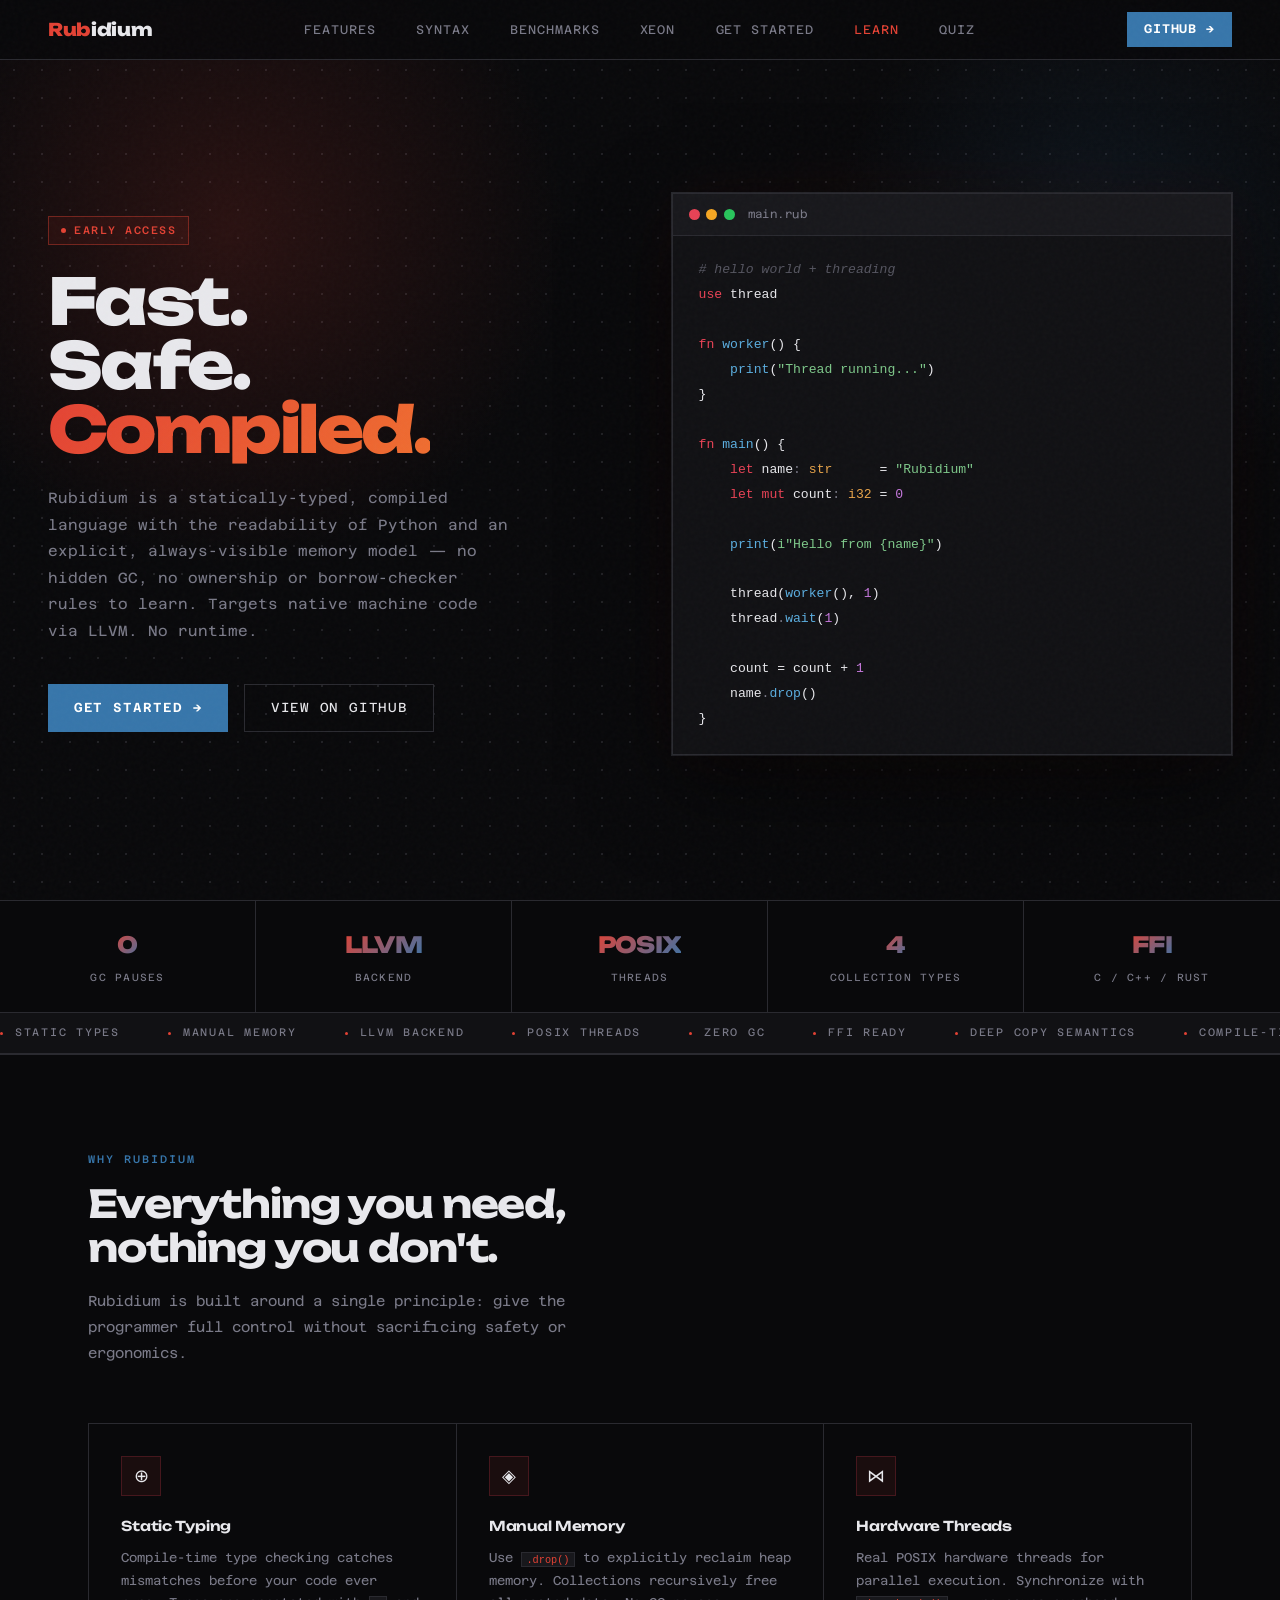
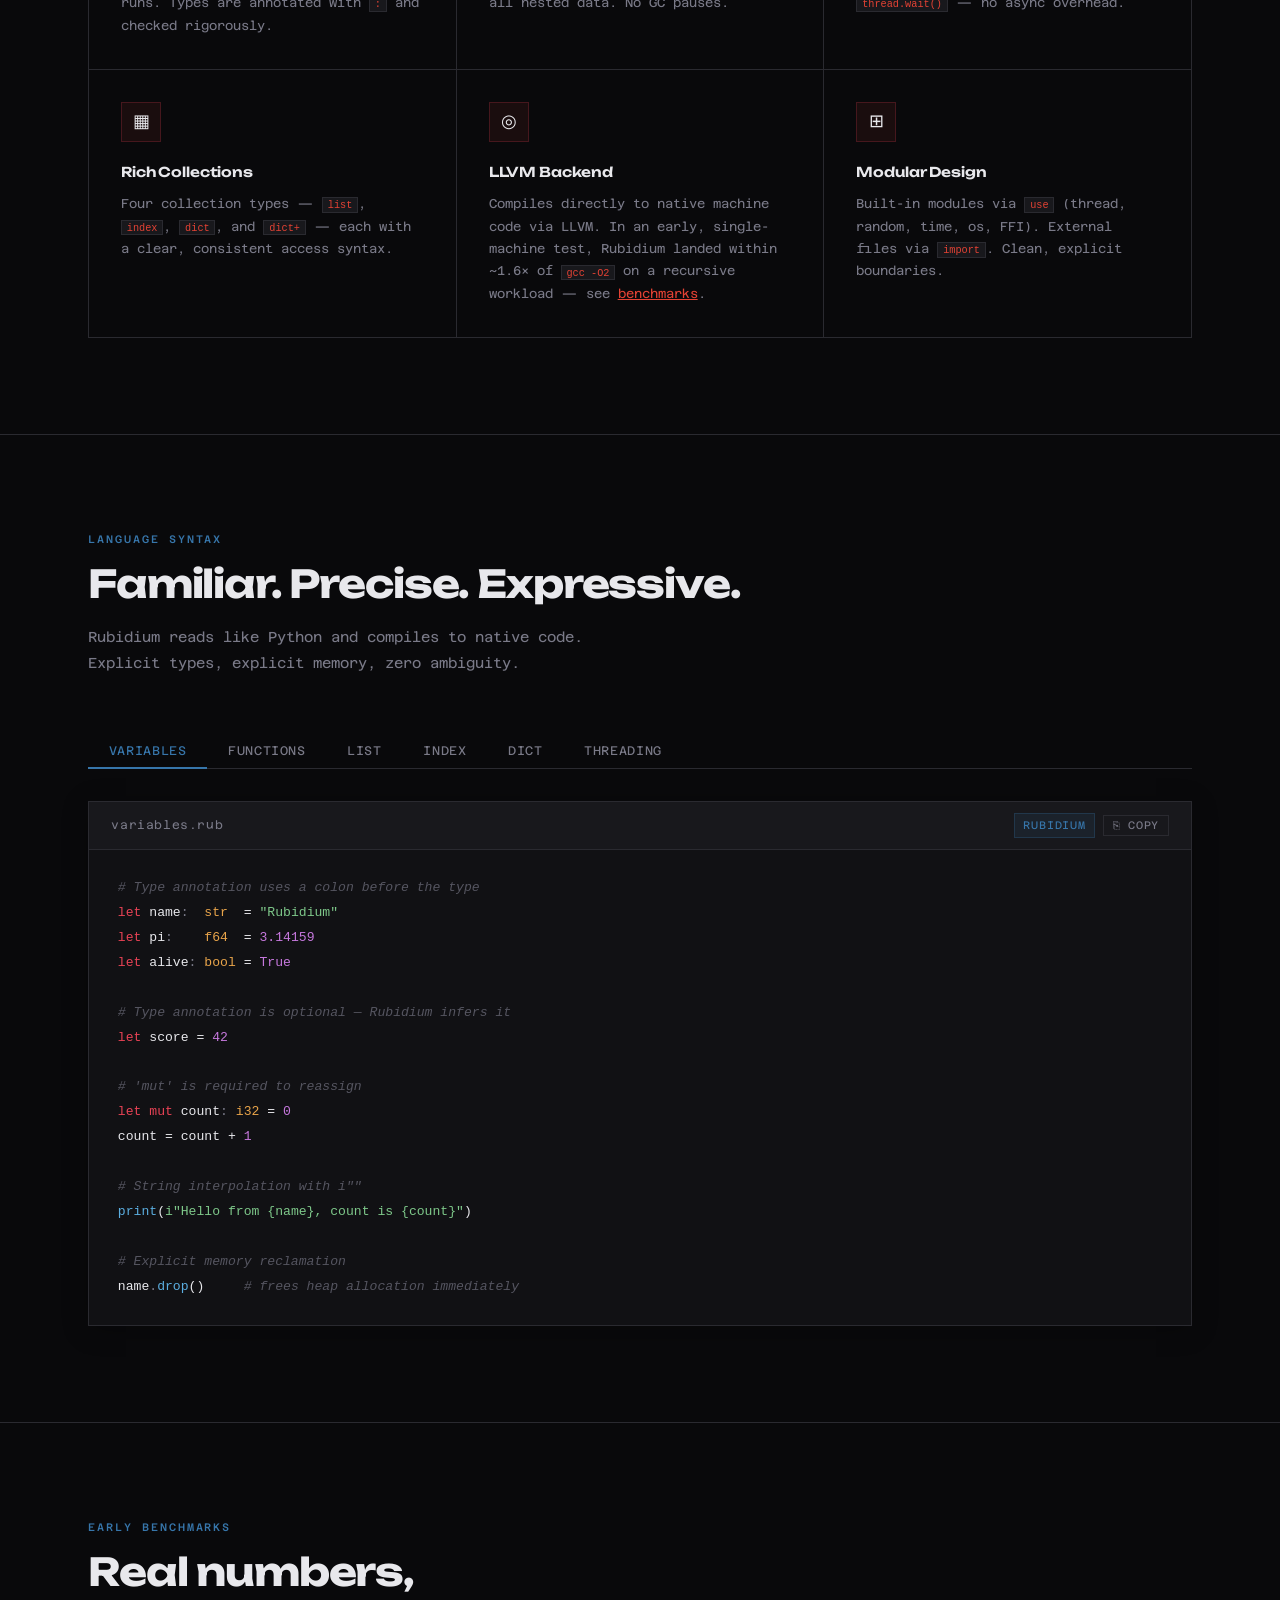
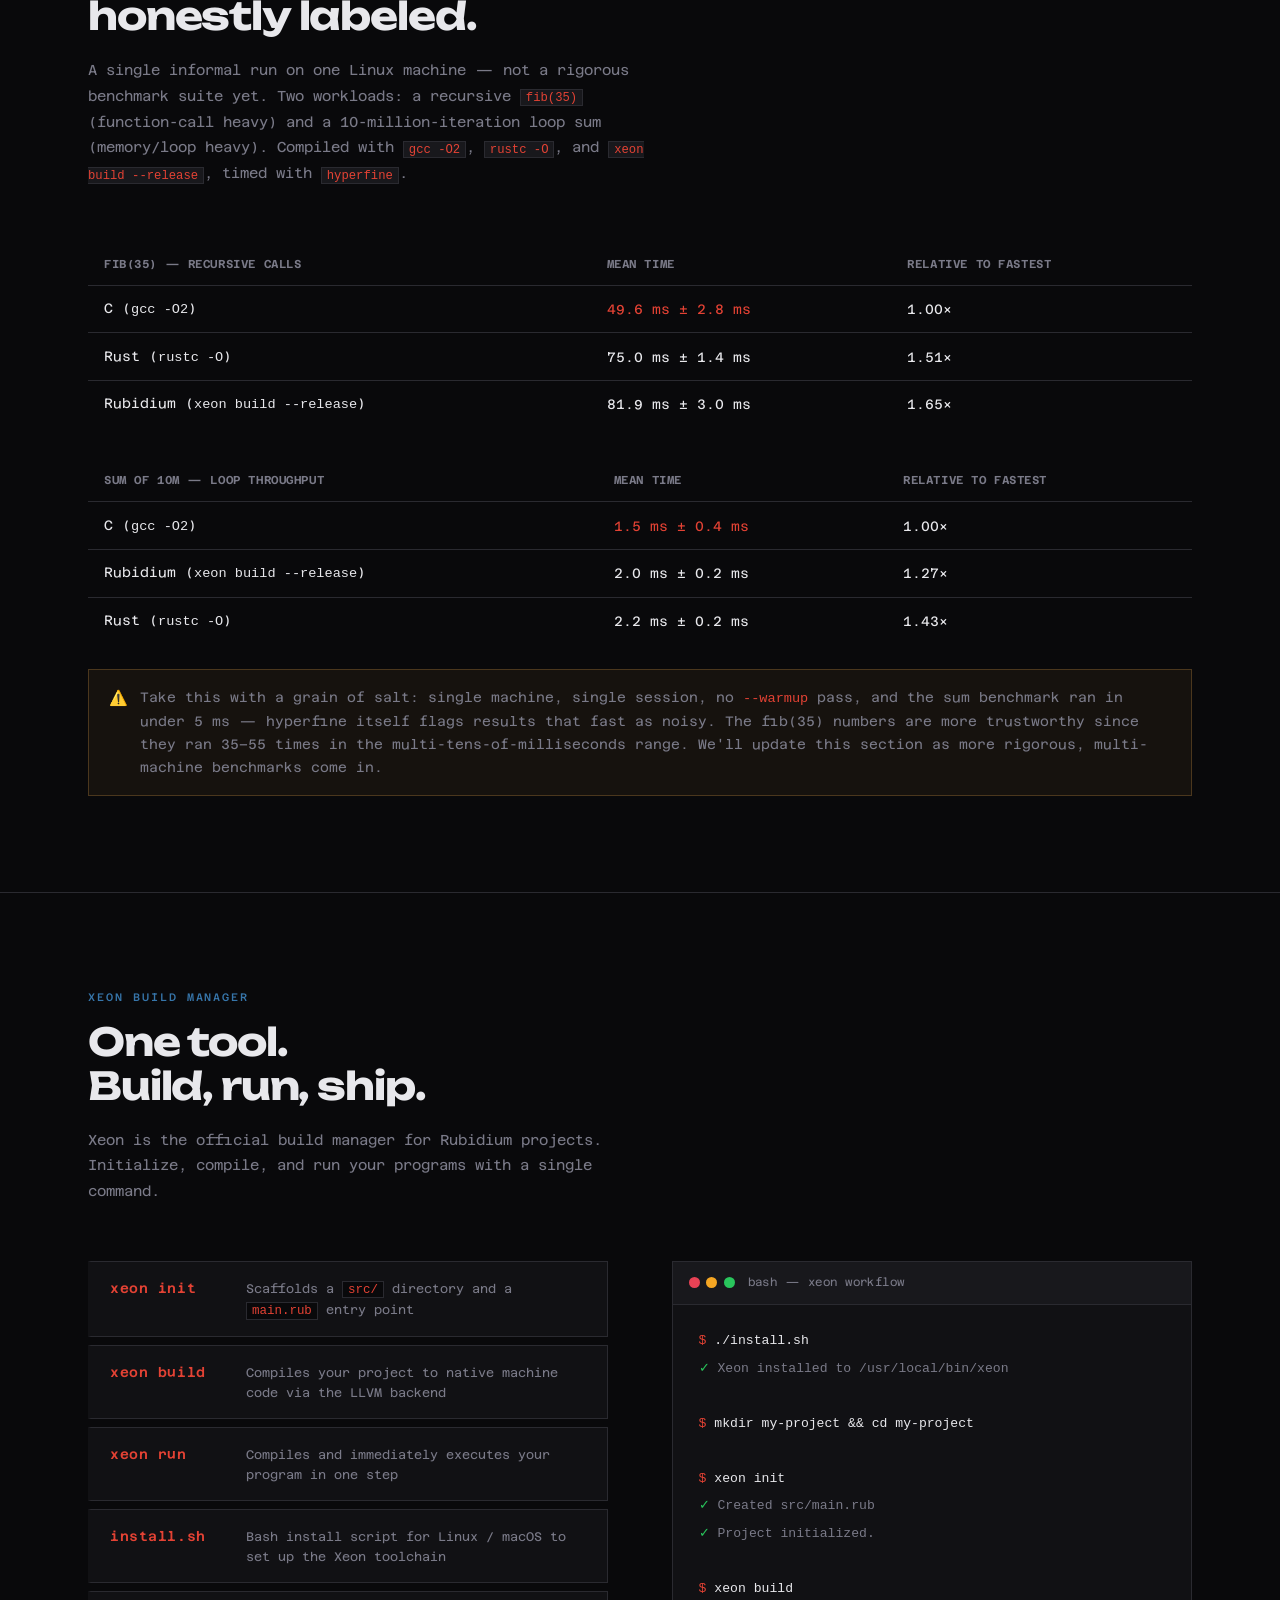
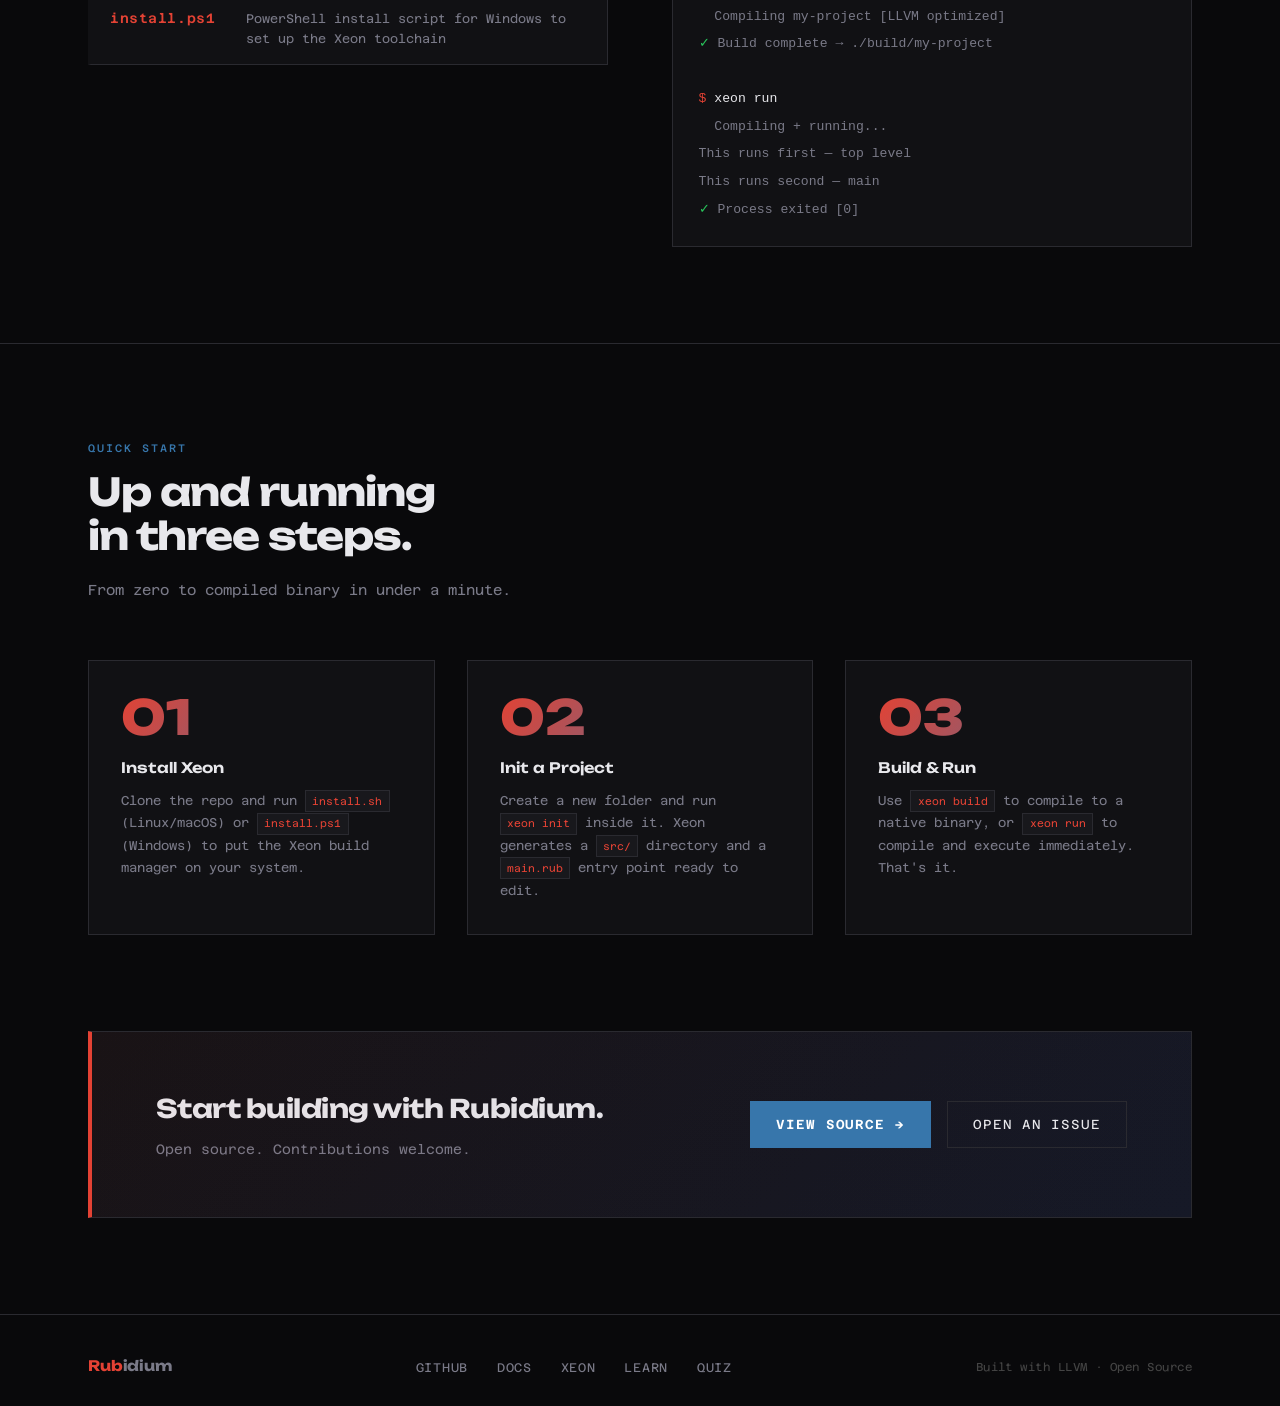
==== commit 8e1e553e: "Add files via upload" ====
--- a/index.html
+++ b/index.html
@@ -475,9 +475,11 @@
   <ul class="nav-links">
     <li><a href="#features">Features</a></li>
     <li><a href="#syntax">Syntax</a></li>
+    <li><a href="#benchmarks">Benchmarks</a></li>
     <li><a href="#xeon">Xeon</a></li>
     <li><a href="#start">Get Started</a></li>
     <li><a href="learn.html" style="color:var(--rb);">Learn</a></li>
+    <li><a href="quiz.html">Quiz</a></li>
   </ul>
   <a class="nav-cta" href="https://github.com/TomDexterYoutube/Xeon-Rubidium" target="_blank">GitHub →</a>
 </nav>
@@ -491,8 +493,9 @@
     </h1>
     <p class="hero-sub">
       Rubidium is a statically-typed, compiled language with the readability
-      of Python and the memory safety patterns of Rust.
-      Targets native machine code via LLVM. No runtime. No GC.
+      of Python and an explicit, always-visible memory model —
+      no hidden GC, no ownership or borrow-checker rules to learn.
+      Targets native machine code via LLVM. No runtime.
     </p>
     <div class="hero-actions">
       <a class="btn-primary" href="#start">Get Started →</a>
@@ -547,7 +550,7 @@
     <span class="stat-label">Threads</span>
   </div>
   <div class="stat-item">
-    <span class="stat-val">3</span>
+    <span class="stat-val">4</span>
     <span class="stat-label">Collection Types</span>
   </div>
   <div class="stat-item">
@@ -592,12 +595,12 @@
     <div class="feat-card">
       <div class="feat-icon">▦</div>
       <div class="feat-name">Rich Collections</div>
-      <div class="feat-desc">Three distinct collection types — <code style="background:var(--bg3);border:1px solid var(--border);color:var(--rb);padding:0.05rem 0.3rem;font-size:0.8em">list</code>, <code style="background:var(--bg3);border:1px solid var(--border);color:var(--rb);padding:0.05rem 0.3rem;font-size:0.8em">index</code>, and <code style="background:var(--bg3);border:1px solid var(--border);color:var(--rb);padding:0.05rem 0.3rem;font-size:0.8em">dict</code> — each with a clear, consistent access syntax.</div>
+      <div class="feat-desc">Four collection types — <code style="background:var(--bg3);border:1px solid var(--border);color:var(--rb);padding:0.05rem 0.3rem;font-size:0.8em">list</code>, <code style="background:var(--bg3);border:1px solid var(--border);color:var(--rb);padding:0.05rem 0.3rem;font-size:0.8em">index</code>, <code style="background:var(--bg3);border:1px solid var(--border);color:var(--rb);padding:0.05rem 0.3rem;font-size:0.8em">dict</code>, and <code style="background:var(--bg3);border:1px solid var(--border);color:var(--rb);padding:0.05rem 0.3rem;font-size:0.8em">dict+</code> — each with a clear, consistent access syntax.</div>
     </div>
     <div class="feat-card">
       <div class="feat-icon">◎</div>
       <div class="feat-name">LLVM Backend</div>
-      <div class="feat-desc">Compiles directly to highly optimized native machine code via LLVM. Execution speeds comparable to C or Rust.</div>
+      <div class="feat-desc">Compiles directly to native machine code via LLVM. In an early, single-machine test, Rubidium landed within ~1.6× of <code style="background:var(--bg3);border:1px solid var(--border);color:var(--rb);padding:0.05rem 0.3rem;font-size:0.8em">gcc -O2</code> on a recursive workload — see <a href="#benchmarks" style="color:var(--rb)">benchmarks</a>.</div>
     </div>
     <div class="feat-card">
       <div class="feat-icon">⊞</div>
@@ -614,8 +617,8 @@
   <div class="section-label">Language Syntax</div>
   <h2 class="section-title">Familiar. Precise. Expressive.</h2>
   <p class="section-desc">
-    Rubidium reads like Python but compiles like Rust.
-    Explicit types, explicit ownership, zero ambiguity.
+    Rubidium reads like Python and compiles to native code.
+    Explicit types, explicit memory, zero ambiguity.
   </p>
 
   <div class="tabs reveal">
@@ -796,6 +799,64 @@
     </div>
   </div>
 </div>
+
+<hr class="divider" />
+
+<!-- BENCHMARKS -->
+<section id="benchmarks">
+  <div class="section-label">Early Benchmarks</div>
+  <h2 class="section-title">Real numbers,<br>honestly labeled.</h2>
+  <p class="section-desc">
+    A single informal run on one Linux machine — not a rigorous benchmark suite yet.
+    Two workloads: a recursive <code style="background:var(--bg3);border:1px solid var(--border);color:var(--rb);padding:0.05rem 0.3rem;font-size:0.85em">fib(35)</code>
+    (function-call heavy) and a 10-million-iteration loop sum (memory/loop heavy).
+    Compiled with <code style="background:var(--bg3);border:1px solid var(--border);color:var(--rb);padding:0.05rem 0.3rem;font-size:0.85em">gcc -O2</code>,
+    <code style="background:var(--bg3);border:1px solid var(--border);color:var(--rb);padding:0.05rem 0.3rem;font-size:0.85em">rustc -O</code>, and
+    <code style="background:var(--bg3);border:1px solid var(--border);color:var(--rb);padding:0.05rem 0.3rem;font-size:0.85em">xeon build --release</code>, timed with
+    <code style="background:var(--bg3);border:1px solid var(--border);color:var(--rb);padding:0.05rem 0.3rem;font-size:0.85em">hyperfine</code>.
+  </p>
+
+  <div class="reveal" style="overflow-x:auto;">
+    <table style="width:100%; border-collapse:collapse; font-family:var(--mono); font-size:0.85rem; margin-bottom:2rem;">
+      <thead>
+        <tr style="border-bottom:1px solid var(--border);">
+          <th style="text-align:left; padding:0.7rem 1rem; color:var(--muted); font-weight:600; text-transform:uppercase; font-size:0.72rem; letter-spacing:0.05em;">fib(35) — recursive calls</th>
+          <th style="text-align:left; padding:0.7rem 1rem; color:var(--muted); font-weight:600; text-transform:uppercase; font-size:0.72rem; letter-spacing:0.05em;">Mean time</th>
+          <th style="text-align:left; padding:0.7rem 1rem; color:var(--muted); font-weight:600; text-transform:uppercase; font-size:0.72rem; letter-spacing:0.05em;">Relative to fastest</th>
+        </tr>
+      </thead>
+      <tbody>
+        <tr style="border-bottom:1px solid var(--border);"><td style="padding:0.7rem 1rem;">C (<code>gcc -O2</code>)</td><td style="padding:0.7rem 1rem; color:var(--rb);">49.6 ms ± 2.8 ms</td><td style="padding:0.7rem 1rem;">1.00×</td></tr>
+        <tr style="border-bottom:1px solid var(--border);"><td style="padding:0.7rem 1rem;">Rust (<code>rustc -O</code>)</td><td style="padding:0.7rem 1rem;">75.0 ms ± 1.4 ms</td><td style="padding:0.7rem 1rem;">1.51×</td></tr>
+        <tr><td style="padding:0.7rem 1rem;">Rubidium (<code>xeon build --release</code>)</td><td style="padding:0.7rem 1rem;">81.9 ms ± 3.0 ms</td><td style="padding:0.7rem 1rem;">1.65×</td></tr>
+      </tbody>
+    </table>
+
+    <table style="width:100%; border-collapse:collapse; font-family:var(--mono); font-size:0.85rem;">
+      <thead>
+        <tr style="border-bottom:1px solid var(--border);">
+          <th style="text-align:left; padding:0.7rem 1rem; color:var(--muted); font-weight:600; text-transform:uppercase; font-size:0.72rem; letter-spacing:0.05em;">Sum of 10M — loop throughput</th>
+          <th style="text-align:left; padding:0.7rem 1rem; color:var(--muted); font-weight:600; text-transform:uppercase; font-size:0.72rem; letter-spacing:0.05em;">Mean time</th>
+          <th style="text-align:left; padding:0.7rem 1rem; color:var(--muted); font-weight:600; text-transform:uppercase; font-size:0.72rem; letter-spacing:0.05em;">Relative to fastest</th>
+        </tr>
+      </thead>
+      <tbody>
+        <tr style="border-bottom:1px solid var(--border);"><td style="padding:0.7rem 1rem;">C (<code>gcc -O2</code>)</td><td style="padding:0.7rem 1rem; color:var(--rb);">1.5 ms ± 0.4 ms</td><td style="padding:0.7rem 1rem;">1.00×</td></tr>
+        <tr style="border-bottom:1px solid var(--border);"><td style="padding:0.7rem 1rem;">Rubidium (<code>xeon build --release</code>)</td><td style="padding:0.7rem 1rem;">2.0 ms ± 0.2 ms</td><td style="padding:0.7rem 1rem;">1.27×</td></tr>
+        <tr><td style="padding:0.7rem 1rem;">Rust (<code>rustc -O</code>)</td><td style="padding:0.7rem 1rem;">2.2 ms ± 0.2 ms</td><td style="padding:0.7rem 1rem;">1.43×</td></tr>
+      </tbody>
+    </table>
+  </div>
+
+  <div style="background:rgba(232,164,74,0.06); border:1px solid rgba(232,164,74,0.25); padding:1rem 1.25rem; display:flex; gap:0.75rem; align-items:flex-start; margin-top:1.5rem;">
+    <span style="flex-shrink:0;">⚠️</span>
+    <p style="color:var(--muted); font-size:0.85rem; line-height:1.7; margin:0;">
+      Take this with a grain of salt: single machine, single session, no <code style="color:var(--rb)">--warmup</code> pass, and the sum benchmark ran in under 5&nbsp;ms —
+      hyperfine itself flags results that fast as noisy. The fib(35) numbers are more trustworthy since they ran 35–55 times in the multi-tens-of-milliseconds range.
+      We'll update this section as more rigorous, multi-machine benchmarks come in.
+    </p>
+  </div>
+</section>
 
 <hr class="divider" />
 
@@ -813,7 +874,7 @@
       <div class="cmd-row"><span class="cmd-name">xeon build</span><span class="cmd-desc">Compiles your project to native machine code via the LLVM backend</span></div>
       <div class="cmd-row"><span class="cmd-name">xeon run</span><span class="cmd-desc">Compiles and immediately executes your program in one step</span></div>
       <div class="cmd-row"><span class="cmd-name">install.sh</span><span class="cmd-desc">Bash install script for Linux / macOS to set up the Xeon toolchain</span></div>
-      <div class="cmd-row"><span class="cmd-name">install.bat</span><span class="cmd-desc">Windows batch install script for setting up the Xeon toolchain</span></div>
+      <div class="cmd-row"><span class="cmd-name">install.ps1</span><span class="cmd-desc">PowerShell install script for Windows to set up the Xeon toolchain</span></div>
     </div>
     <div class="xeon-terminal">
       <div class="term-bar">
@@ -855,7 +916,7 @@
     <div class="step">
       <div class="step-num">01</div>
       <div class="step-title">Install Xeon</div>
-      <div class="step-desc">Clone the repo and run <span class="inline-code">install.sh</span> (Linux/macOS) or <span class="inline-code">install.bat</span> (Windows) to put the Xeon build manager on your system.</div>
+      <div class="step-desc">Clone the repo and run <span class="inline-code">install.sh</span> (Linux/macOS) or <span class="inline-code">install.ps1</span> (Windows) to put the Xeon build manager on your system.</div>
     </div>
     <div class="step">
       <div class="step-num">02</div>
@@ -890,9 +951,10 @@
     <span class="footer-brand"><span class="logo-Rub">Rub</span><span class="logo-idium">idium</span></span>
     <ul class="footer-links">
       <li><a href="https://github.com/TomDexterYoutube/Xeon-Rubidium" target="_blank">GitHub</a></li>
-      <li><a href="#syntax">Docs</a></li>
+      <li><a href="docs.pdf">Docs</a></li>
       <li><a href="#xeon">Xeon</a></li>
       <li><a href="learn.html">Learn</a></li>
+      <li><a href="quiz.html">Quiz</a></li>
     </ul>
     <span class="footer-copy">Built with LLVM · Open Source</span>
   </footer>
@@ -932,7 +994,7 @@
     'Static Types', 'Manual Memory', 'LLVM Backend', 'POSIX Threads',
     'Zero GC', 'FFI Ready', 'Deep Copy Semantics', 'Compile-Time Safety',
     'Null Safety', 'Rich Collections', 'Xeon Build Tool', 'Open Source',
-    'List · Index · Dict', 'Hardware Threading', 'File I/O', 'OS Module'
+    'List · Index · Dict · Dict+', 'Hardware Threading', 'File I/O', 'OS Module'
   ];
   const track = document.getElementById('ticker');
   const doubled = [...TICKER_ITEMS, ...TICKER_ITEMS];
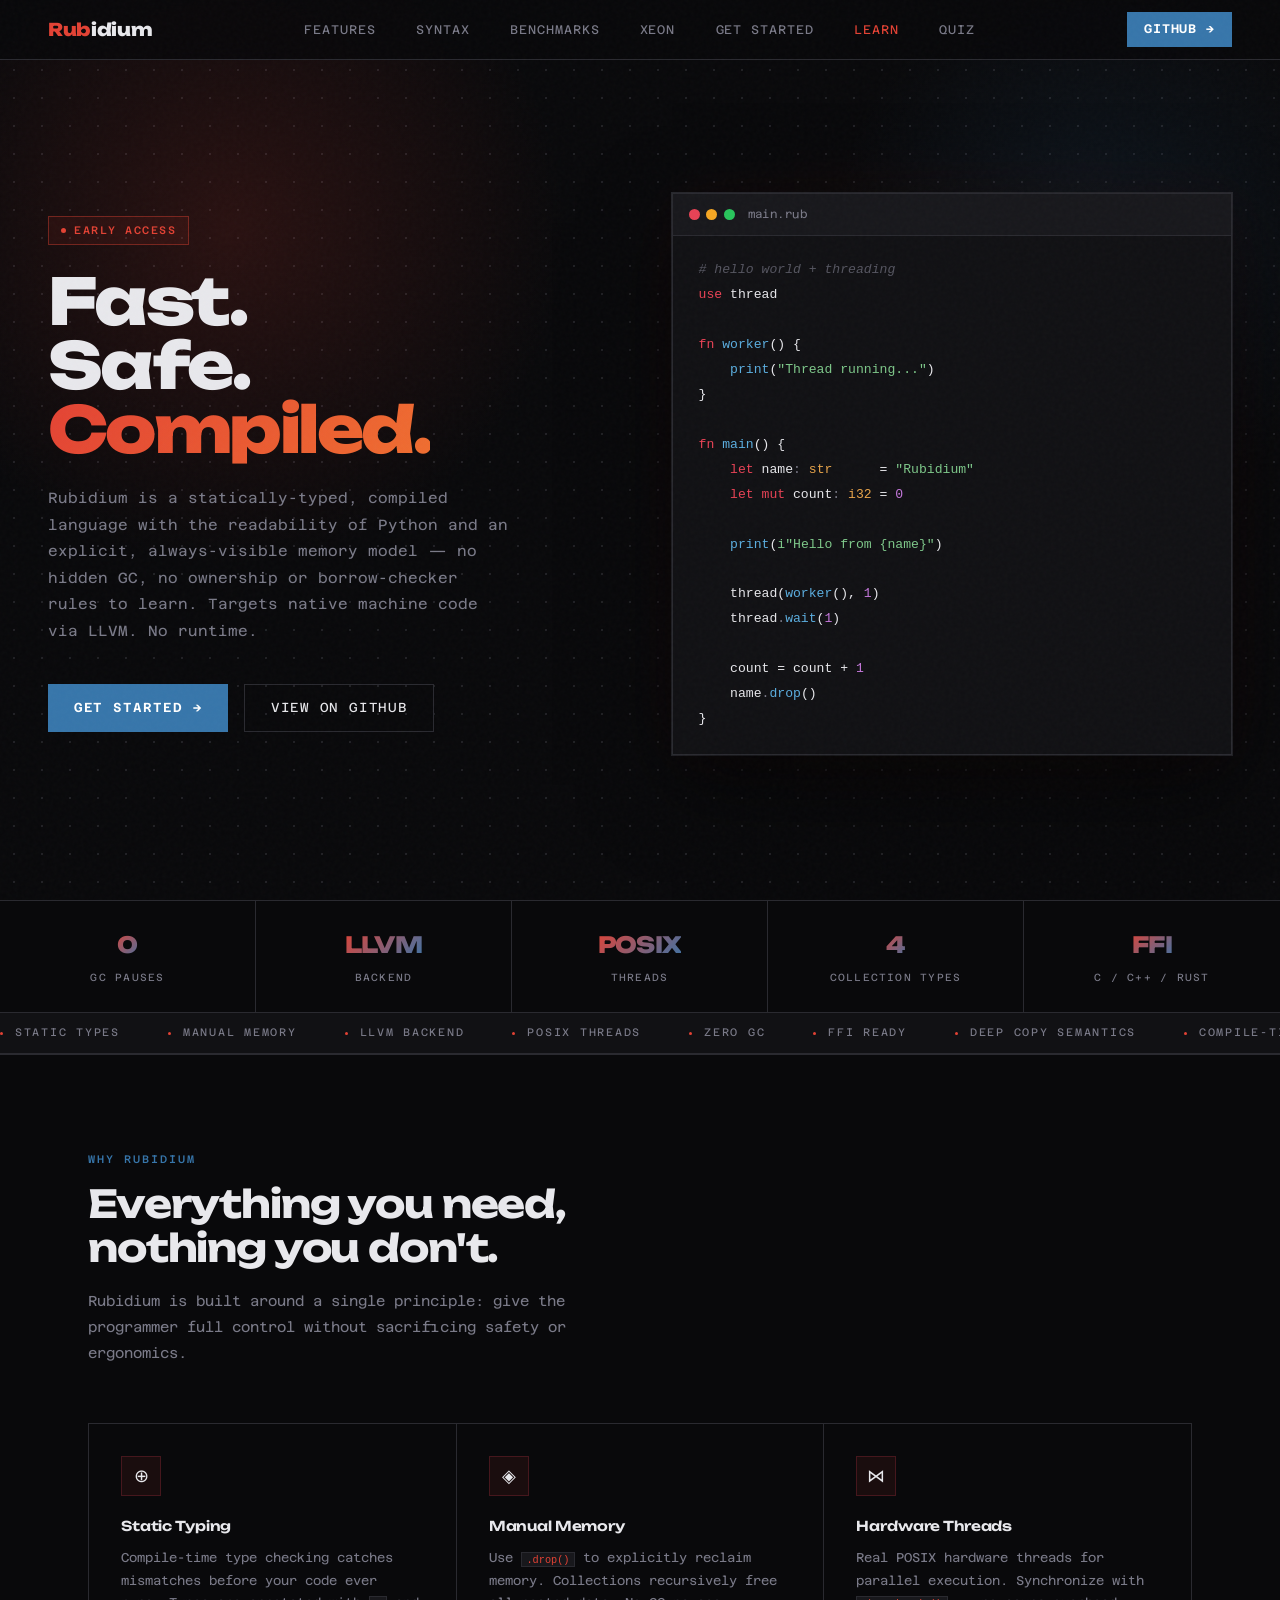
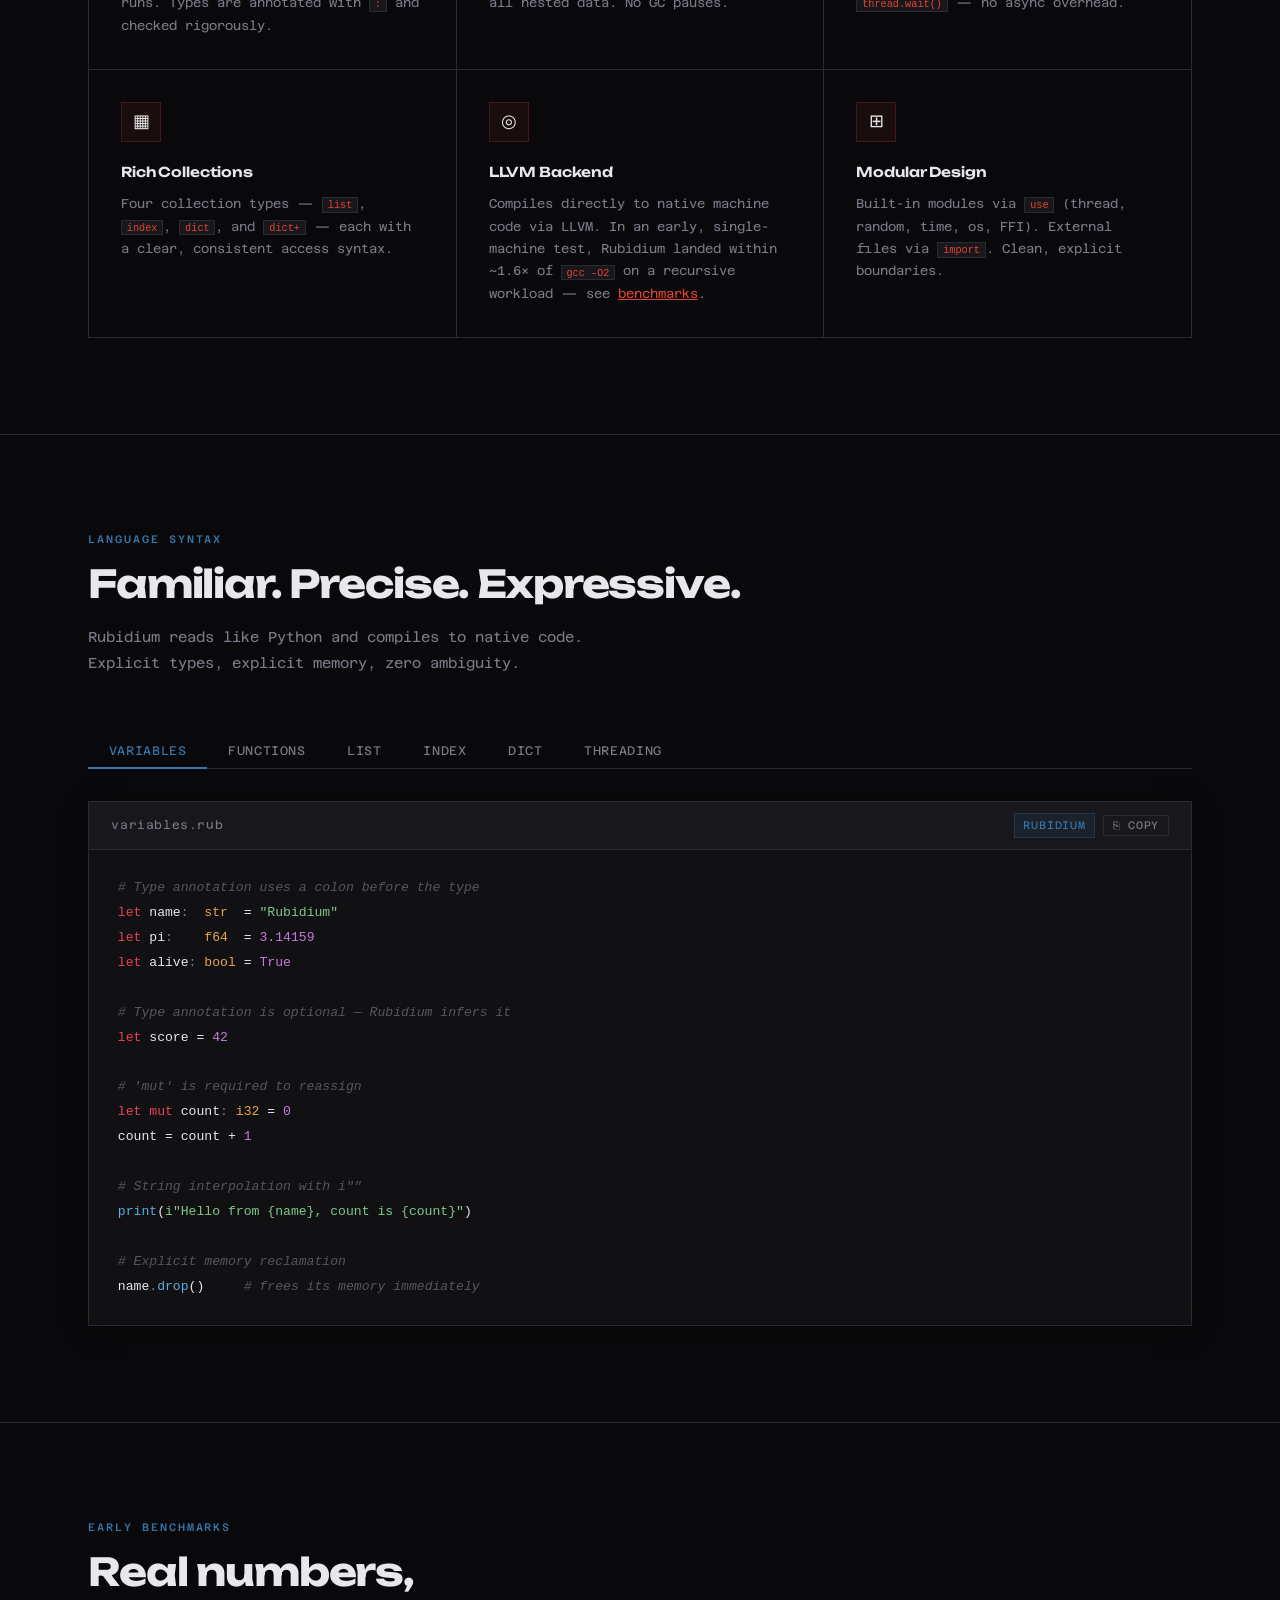
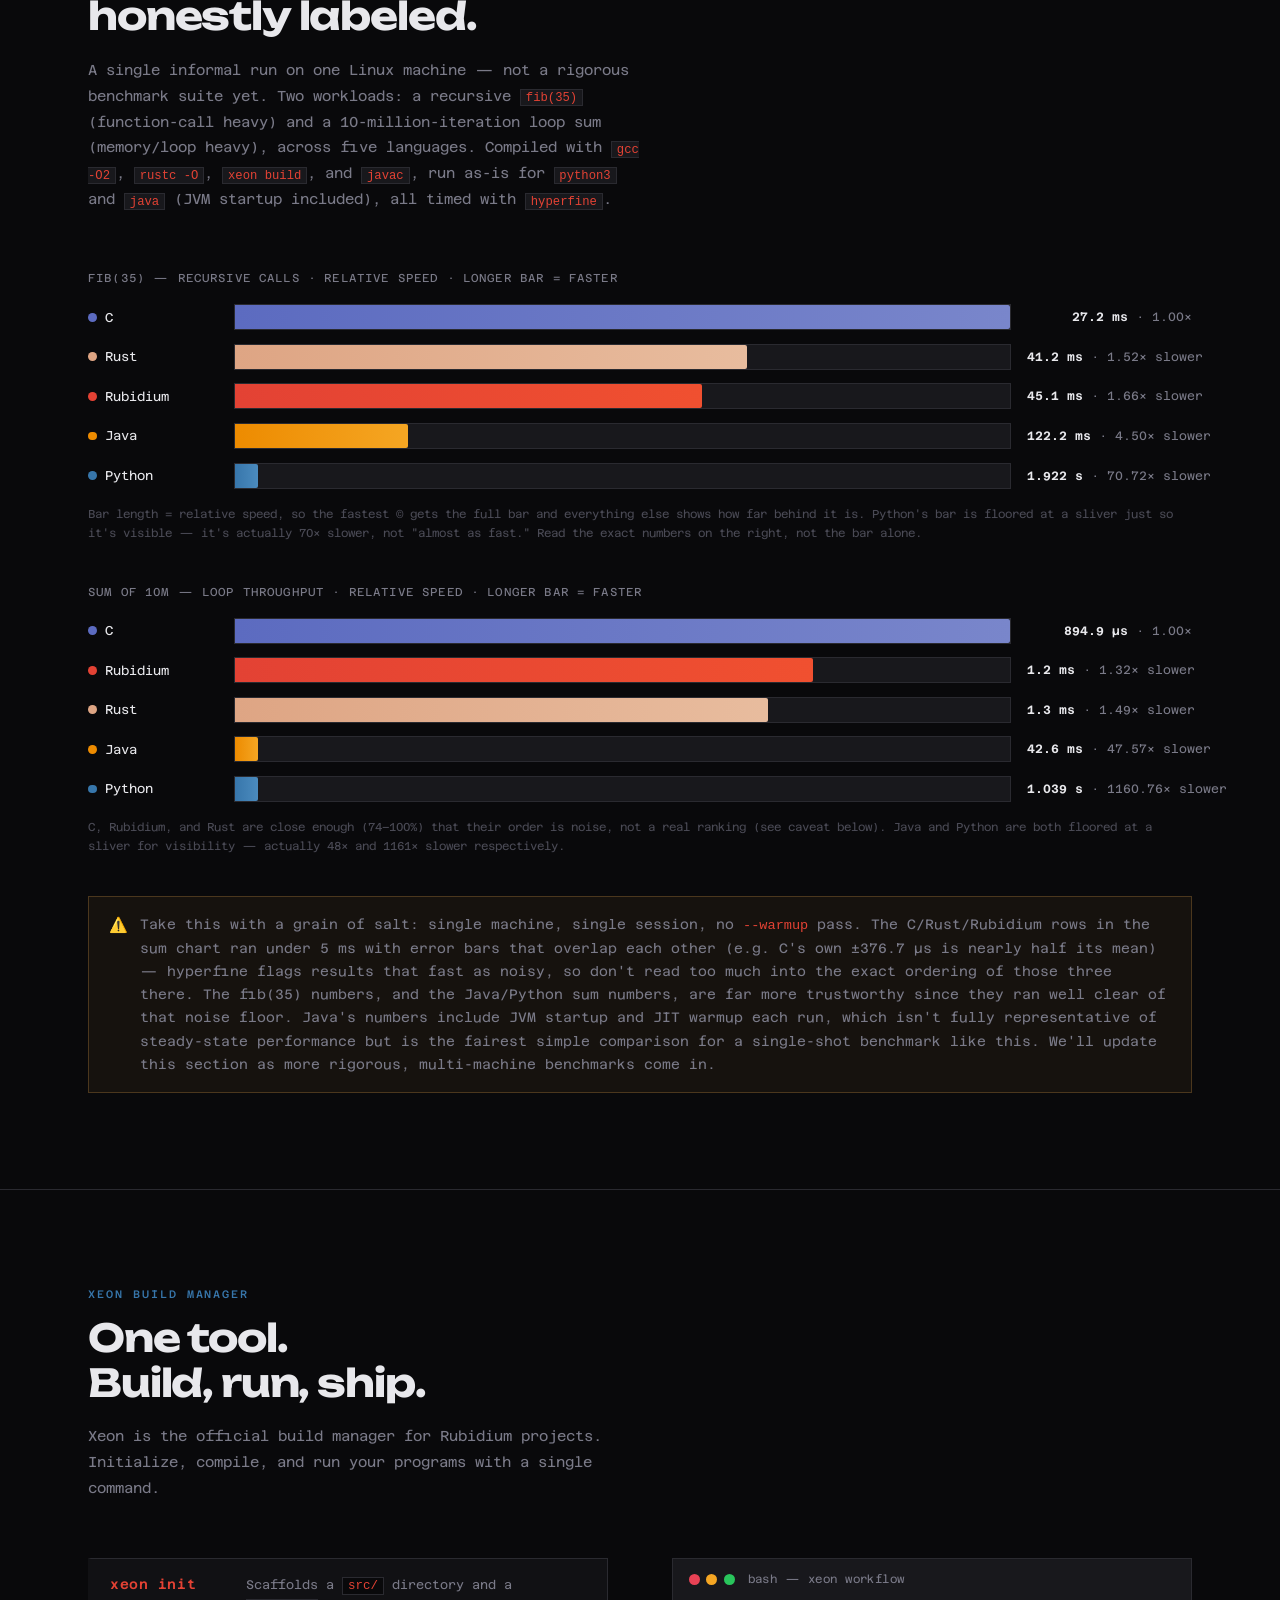
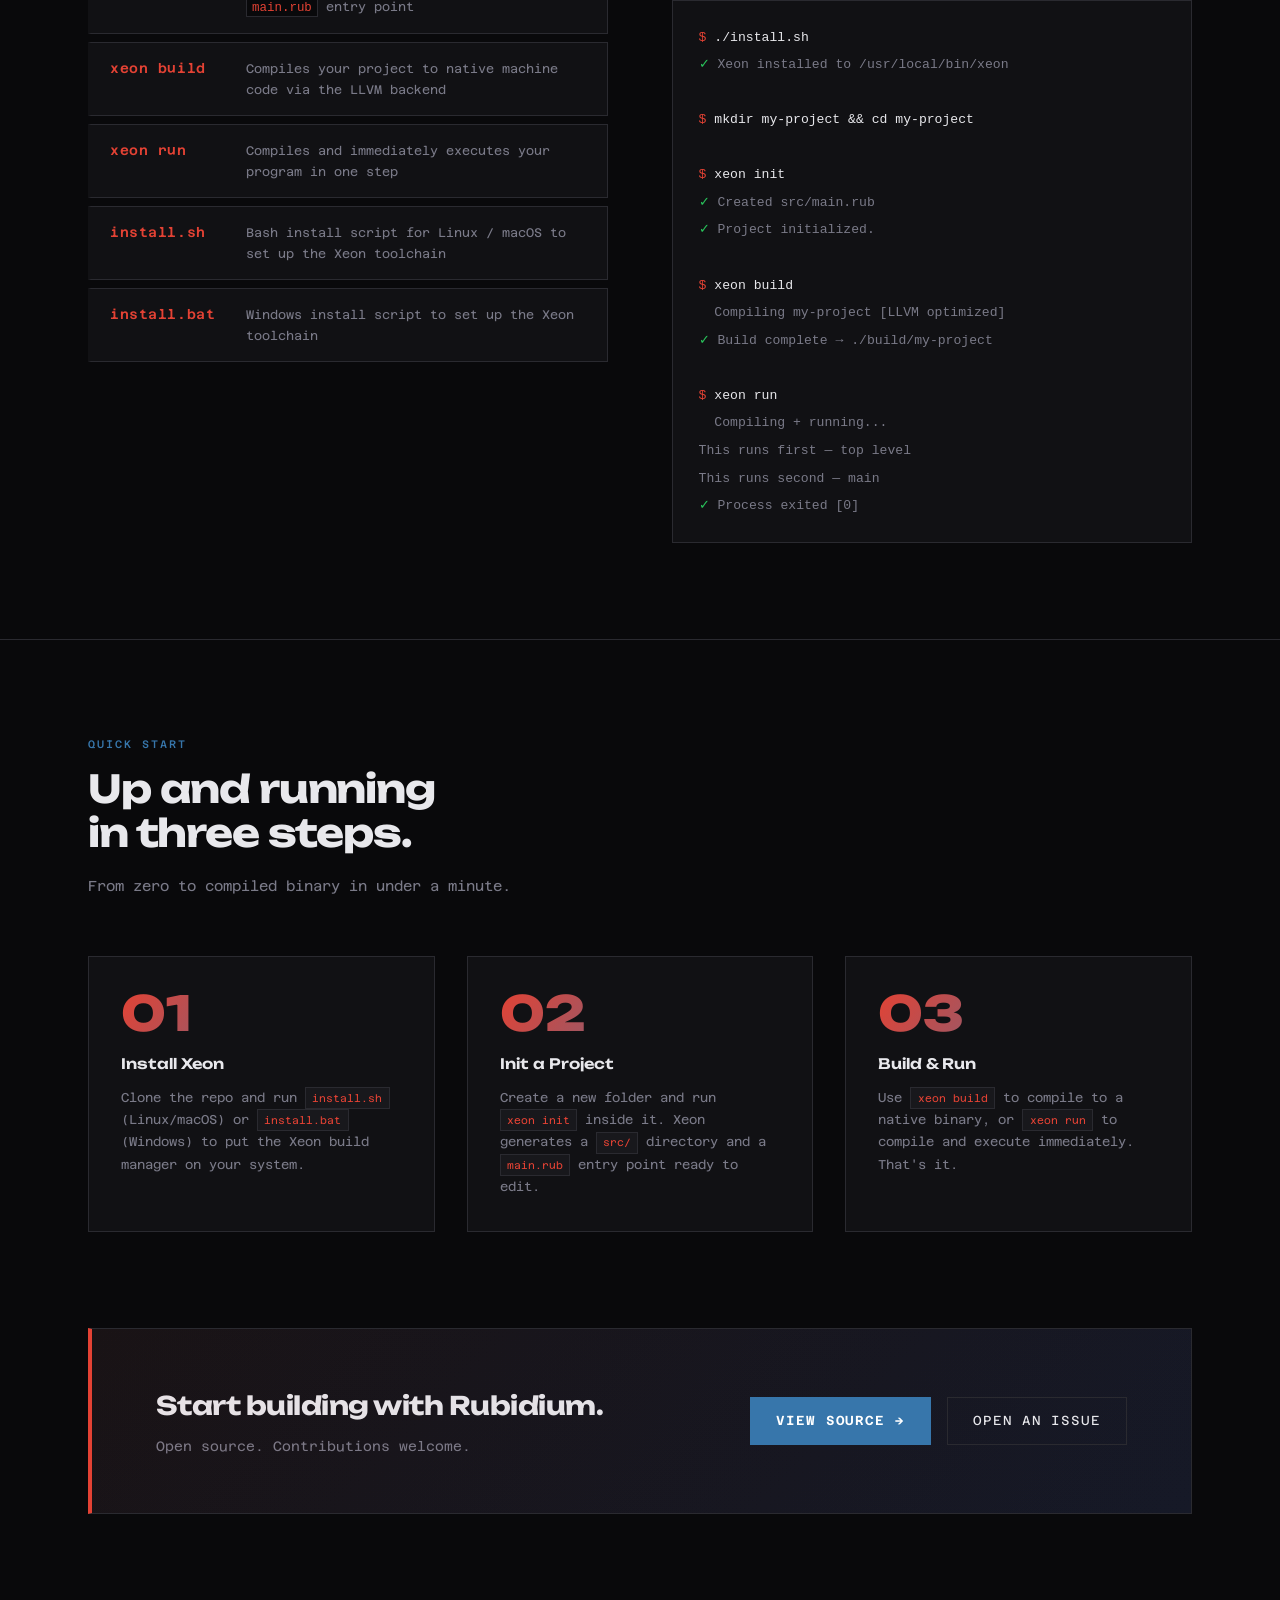
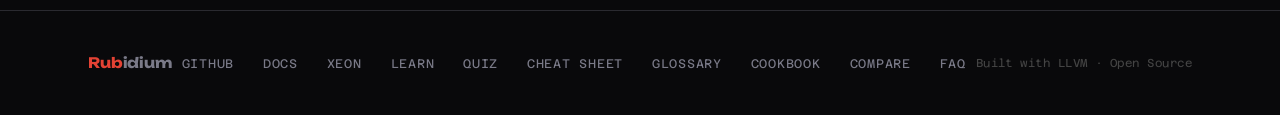
==== commit 11c4e3dd: "Add files via upload" ====
--- a/index.html
+++ b/index.html
@@ -4,6 +4,20 @@
 <meta charset="UTF-8" />
 <meta name="viewport" content="width=device-width, initial-scale=1.0" />
 <title>Rubidium — High-Performance Compiled Language</title>
+<meta property="og:type" content="website" />
+<meta property="og:title" content="Rubidium — A statically-typed compiled language" />
+<meta property="og:description" content="Python-readable syntax, explicit memory with no GC or borrow checker, real hardware threads, and a build tool that just works. See the language, the book, and real benchmarks." />
+<meta property="og:url" content="https://tomdexteryoutube.github.io/Rubidium.github.io/" />
+<meta property="og:image" content="https://tomdexteryoutube.github.io/Rubidium.github.io/apple-touch-icon.png" />
+<meta name="twitter:card" content="summary" />
+<meta name="twitter:title" content="Rubidium — A statically-typed compiled language" />
+<meta name="twitter:description" content="Python-readable syntax, explicit memory with no GC or borrow checker, real hardware threads, and a build tool that just works. See the language, the book, and real benchmarks." />
+<meta name="twitter:image" content="https://tomdexteryoutube.github.io/Rubidium.github.io/apple-touch-icon.png" />
+<meta name="description" content="Python-readable syntax, explicit memory with no GC or borrow checker, real hardware threads, and a build tool that just works. See the language, the book, and real benchmarks." />
+<link rel="icon" type="image/svg+xml" href="favicon.svg" />
+<link rel="icon" type="image/png" sizes="32x32" href="favicon-32.png" />
+<link rel="icon" type="image/png" sizes="16x16" href="favicon-16.png" />
+<link rel="apple-touch-icon" sizes="180x180" href="apple-touch-icon.png" />
 <link rel="preconnect" href="https://fonts.googleapis.com" />
 <link href="https://fonts.googleapis.com/css2?family=Unbounded:wght@300;400;600;800&family=Azeret+Mono:wght@300;400;500;600&display=swap" rel="stylesheet" />
 <style>
@@ -437,6 +451,35 @@
 
   /* ── REVEAL ── */
   .reveal { opacity: 0; transform: translateY(24px); transition: opacity 0.6s cubic-bezier(0.4,0,0.2,1), transform 0.6s cubic-bezier(0.4,0,0.2,1); }
+
+  /* ── BENCHMARK BAR CHARTS ── */
+  .bench-chart-title { font-size: 0.72rem; letter-spacing: 0.1em; text-transform: uppercase; color: var(--muted); margin-bottom: 1rem; }
+  .bench-chart { display: flex; flex-direction: column; gap: 0.85rem; margin-bottom: 2.5rem; }
+  .bench-row { display: flex; align-items: center; gap: 1rem; }
+  .bench-label { width: 130px; flex-shrink: 0; font-size: 0.8rem; color: var(--text); display: flex; align-items: center; gap: 0.5rem; }
+  .bench-dot { width: 0.55rem; height: 0.55rem; border-radius: 50%; flex-shrink: 0; }
+  .bench-track { flex: 1; height: 26px; background: var(--bg3); border: 1px solid var(--border); position: relative; overflow: hidden; }
+  .bench-fill {
+    height: 100%; border-radius: 0 2px 2px 0;
+    transform: scaleX(0); transform-origin: left;
+    animation: benchGrow 1s cubic-bezier(0.16,1,0.3,1) forwards;
+  }
+  .bench-row:nth-child(1) .bench-fill { animation-delay: 0.05s; }
+  .bench-row:nth-child(2) .bench-fill { animation-delay: 0.15s; }
+  .bench-row:nth-child(3) .bench-fill { animation-delay: 0.25s; }
+  .bench-row:nth-child(4) .bench-fill { animation-delay: 0.35s; }
+  .bench-row:nth-child(5) .bench-fill { animation-delay: 0.45s; }
+  @keyframes benchGrow { to { transform: scaleX(1); } }
+  .bench-value { width: 165px; flex-shrink: 0; font-size: 0.76rem; color: var(--muted); text-align: right; white-space: nowrap; }
+  .bench-value strong { color: var(--text); font-weight: 600; }
+  .bench-scale-note { font-size: 0.72rem; color: var(--dim, #4a4a55); margin-top: -1.5rem; margin-bottom: 2.5rem; }
+  @media (max-width: 640px) {
+    .bench-label { width: 84px; font-size: 0.72rem; }
+    .bench-value { width: 110px; font-size: 0.68rem; }
+  }
+  @media (prefers-reduced-motion: reduce) {
+    .bench-fill { animation: none; transform: scaleX(1); }
+  }
   .reveal.visible { opacity: 1; transform: translateY(0); }
 
   /* ── SCROLLBAR ── */
@@ -585,7 +628,7 @@
     <div class="feat-card">
       <div class="feat-icon">◈</div>
       <div class="feat-name">Manual Memory</div>
-      <div class="feat-desc">Use <code style="background:var(--bg3);border:1px solid var(--border);color:var(--rb);padding:0.05rem 0.3rem;font-size:0.8em">.drop()</code> to explicitly reclaim heap memory. Collections recursively free all nested data. No GC pauses.</div>
+      <div class="feat-desc">Use <code style="background:var(--bg3);border:1px solid var(--border);color:var(--rb);padding:0.05rem 0.3rem;font-size:0.8em">.drop()</code> to explicitly reclaim memory. Collections recursively free all nested data. No GC pauses.</div>
     </div>
     <div class="feat-card">
       <div class="feat-icon">⋈</div>
@@ -656,7 +699,7 @@
 <span class="fn">print</span>(<span class="str">i"Hello from {name}, count is {count}"</span>)
 
 <span class="cm"># Explicit memory reclamation</span>
-name<span class="op">.</span><span class="fn">drop</span>()     <span class="cm"># frees heap allocation immediately</span></pre>
+name<span class="op">.</span><span class="fn">drop</span>()     <span class="cm"># frees its memory immediately</span></pre>
     </div>
   </div>
 
@@ -809,50 +852,88 @@
   <p class="section-desc">
     A single informal run on one Linux machine — not a rigorous benchmark suite yet.
     Two workloads: a recursive <code style="background:var(--bg3);border:1px solid var(--border);color:var(--rb);padding:0.05rem 0.3rem;font-size:0.85em">fib(35)</code>
-    (function-call heavy) and a 10-million-iteration loop sum (memory/loop heavy).
+    (function-call heavy) and a 10-million-iteration loop sum (memory/loop heavy), across five languages.
     Compiled with <code style="background:var(--bg3);border:1px solid var(--border);color:var(--rb);padding:0.05rem 0.3rem;font-size:0.85em">gcc -O2</code>,
-    <code style="background:var(--bg3);border:1px solid var(--border);color:var(--rb);padding:0.05rem 0.3rem;font-size:0.85em">rustc -O</code>, and
-    <code style="background:var(--bg3);border:1px solid var(--border);color:var(--rb);padding:0.05rem 0.3rem;font-size:0.85em">xeon build --release</code>, timed with
+    <code style="background:var(--bg3);border:1px solid var(--border);color:var(--rb);padding:0.05rem 0.3rem;font-size:0.85em">rustc -O</code>,
+    <code style="background:var(--bg3);border:1px solid var(--border);color:var(--rb);padding:0.05rem 0.3rem;font-size:0.85em">xeon build</code>, and
+    <code style="background:var(--bg3);border:1px solid var(--border);color:var(--rb);padding:0.05rem 0.3rem;font-size:0.85em">javac</code>,
+    run as-is for <code style="background:var(--bg3);border:1px solid var(--border);color:var(--rb);padding:0.05rem 0.3rem;font-size:0.85em">python3</code> and
+    <code style="background:var(--bg3);border:1px solid var(--border);color:var(--rb);padding:0.05rem 0.3rem;font-size:0.85em">java</code> (JVM startup included), all timed with
     <code style="background:var(--bg3);border:1px solid var(--border);color:var(--rb);padding:0.05rem 0.3rem;font-size:0.85em">hyperfine</code>.
   </p>
 
-  <div class="reveal" style="overflow-x:auto;">
-    <table style="width:100%; border-collapse:collapse; font-family:var(--mono); font-size:0.85rem; margin-bottom:2rem;">
-      <thead>
-        <tr style="border-bottom:1px solid var(--border);">
-          <th style="text-align:left; padding:0.7rem 1rem; color:var(--muted); font-weight:600; text-transform:uppercase; font-size:0.72rem; letter-spacing:0.05em;">fib(35) — recursive calls</th>
-          <th style="text-align:left; padding:0.7rem 1rem; color:var(--muted); font-weight:600; text-transform:uppercase; font-size:0.72rem; letter-spacing:0.05em;">Mean time</th>
-          <th style="text-align:left; padding:0.7rem 1rem; color:var(--muted); font-weight:600; text-transform:uppercase; font-size:0.72rem; letter-spacing:0.05em;">Relative to fastest</th>
-        </tr>
-      </thead>
-      <tbody>
-        <tr style="border-bottom:1px solid var(--border);"><td style="padding:0.7rem 1rem;">C (<code>gcc -O2</code>)</td><td style="padding:0.7rem 1rem; color:var(--rb);">49.6 ms ± 2.8 ms</td><td style="padding:0.7rem 1rem;">1.00×</td></tr>
-        <tr style="border-bottom:1px solid var(--border);"><td style="padding:0.7rem 1rem;">Rust (<code>rustc -O</code>)</td><td style="padding:0.7rem 1rem;">75.0 ms ± 1.4 ms</td><td style="padding:0.7rem 1rem;">1.51×</td></tr>
-        <tr><td style="padding:0.7rem 1rem;">Rubidium (<code>xeon build --release</code>)</td><td style="padding:0.7rem 1rem;">81.9 ms ± 3.0 ms</td><td style="padding:0.7rem 1rem;">1.65×</td></tr>
-      </tbody>
-    </table>
-
-    <table style="width:100%; border-collapse:collapse; font-family:var(--mono); font-size:0.85rem;">
-      <thead>
-        <tr style="border-bottom:1px solid var(--border);">
-          <th style="text-align:left; padding:0.7rem 1rem; color:var(--muted); font-weight:600; text-transform:uppercase; font-size:0.72rem; letter-spacing:0.05em;">Sum of 10M — loop throughput</th>
-          <th style="text-align:left; padding:0.7rem 1rem; color:var(--muted); font-weight:600; text-transform:uppercase; font-size:0.72rem; letter-spacing:0.05em;">Mean time</th>
-          <th style="text-align:left; padding:0.7rem 1rem; color:var(--muted); font-weight:600; text-transform:uppercase; font-size:0.72rem; letter-spacing:0.05em;">Relative to fastest</th>
-        </tr>
-      </thead>
-      <tbody>
-        <tr style="border-bottom:1px solid var(--border);"><td style="padding:0.7rem 1rem;">C (<code>gcc -O2</code>)</td><td style="padding:0.7rem 1rem; color:var(--rb);">1.5 ms ± 0.4 ms</td><td style="padding:0.7rem 1rem;">1.00×</td></tr>
-        <tr style="border-bottom:1px solid var(--border);"><td style="padding:0.7rem 1rem;">Rubidium (<code>xeon build --release</code>)</td><td style="padding:0.7rem 1rem;">2.0 ms ± 0.2 ms</td><td style="padding:0.7rem 1rem;">1.27×</td></tr>
-        <tr><td style="padding:0.7rem 1rem;">Rust (<code>rustc -O</code>)</td><td style="padding:0.7rem 1rem;">2.2 ms ± 0.2 ms</td><td style="padding:0.7rem 1rem;">1.43×</td></tr>
-      </tbody>
-    </table>
+  <div class="reveal">
+    <div class="bench-chart-title">fib(35) — recursive calls · relative speed · longer bar = faster</div>
+    <div class="bench-chart">
+      <div class="bench-row">
+        <div class="bench-label"><span class="bench-dot" style="background:#5C6BC0;"></span>C</div>
+        <div class="bench-track"><div class="bench-fill" style="width:100%; background:linear-gradient(90deg,#5C6BC0,#7986CB);"></div></div>
+        <div class="bench-value"><strong>27.2 ms</strong> · 1.00×</div>
+      </div>
+      <div class="bench-row">
+        <div class="bench-label"><span class="bench-dot" style="background:#DEA584;"></span>Rust</div>
+        <div class="bench-track"><div class="bench-fill" style="width:66.0%; background:linear-gradient(90deg,#DEA584,#E8BC9E);"></div></div>
+        <div class="bench-value"><strong>41.2 ms</strong> · 1.52× slower</div>
+      </div>
+      <div class="bench-row">
+        <div class="bench-label"><span class="bench-dot" style="background:var(--rb);"></span>Rubidium</div>
+        <div class="bench-track"><div class="bench-fill" style="width:60.3%; background:linear-gradient(90deg,var(--rb),var(--rb-hi,#F05030));"></div></div>
+        <div class="bench-value"><strong>45.1 ms</strong> · 1.66× slower</div>
+      </div>
+      <div class="bench-row">
+        <div class="bench-label"><span class="bench-dot" style="background:#ED8B00;"></span>Java</div>
+        <div class="bench-track"><div class="bench-fill" style="width:22.3%; background:linear-gradient(90deg,#ED8B00,#F5A623);"></div></div>
+        <div class="bench-value"><strong>122.2 ms</strong> · 4.50× slower</div>
+      </div>
+      <div class="bench-row">
+        <div class="bench-label"><span class="bench-dot" style="background:var(--py);"></span>Python</div>
+        <div class="bench-track"><div class="bench-fill" style="width:3%; background:linear-gradient(90deg,var(--py),var(--py-hi));"></div></div>
+        <div class="bench-value"><strong>1.922 s</strong> · 70.72× slower</div>
+      </div>
+    </div>
+    <div class="bench-scale-note">Bar length = relative speed, so the fastest (C) gets the full bar and everything else shows how far behind it is. Python's bar is floored at a sliver just so it's visible — it's actually 70× slower, not "almost as fast." Read the exact numbers on the right, not the bar alone.</div>
+  </div>
+
+  <div class="reveal">
+    <div class="bench-chart-title">Sum of 10M — loop throughput · relative speed · longer bar = faster</div>
+    <div class="bench-chart">
+      <div class="bench-row">
+        <div class="bench-label"><span class="bench-dot" style="background:#5C6BC0;"></span>C</div>
+        <div class="bench-track"><div class="bench-fill" style="width:100%; background:linear-gradient(90deg,#5C6BC0,#7986CB);"></div></div>
+        <div class="bench-value"><strong>894.9 µs</strong> · 1.00×</div>
+      </div>
+      <div class="bench-row">
+        <div class="bench-label"><span class="bench-dot" style="background:var(--rb);"></span>Rubidium</div>
+        <div class="bench-track"><div class="bench-fill" style="width:74.6%; background:linear-gradient(90deg,var(--rb),var(--rb-hi,#F05030));"></div></div>
+        <div class="bench-value"><strong>1.2 ms</strong> · 1.32× slower</div>
+      </div>
+      <div class="bench-row">
+        <div class="bench-label"><span class="bench-dot" style="background:#DEA584;"></span>Rust</div>
+        <div class="bench-track"><div class="bench-fill" style="width:68.8%; background:linear-gradient(90deg,#DEA584,#E8BC9E);"></div></div>
+        <div class="bench-value"><strong>1.3 ms</strong> · 1.49× slower</div>
+      </div>
+      <div class="bench-row">
+        <div class="bench-label"><span class="bench-dot" style="background:#ED8B00;"></span>Java</div>
+        <div class="bench-track"><div class="bench-fill" style="width:3%; background:linear-gradient(90deg,#ED8B00,#F5A623);"></div></div>
+        <div class="bench-value"><strong>42.6 ms</strong> · 47.57× slower</div>
+      </div>
+      <div class="bench-row">
+        <div class="bench-label"><span class="bench-dot" style="background:var(--py);"></span>Python</div>
+        <div class="bench-track"><div class="bench-fill" style="width:3%; background:linear-gradient(90deg,var(--py),var(--py-hi));"></div></div>
+        <div class="bench-value"><strong>1.039 s</strong> · 1160.76× slower</div>
+      </div>
+    </div>
+    <div class="bench-scale-note">C, Rubidium, and Rust are close enough (74–100%) that their order is noise, not a real ranking (see caveat below). Java and Python are both floored at a sliver for visibility — actually 48× and 1161× slower respectively.</div>
   </div>
 
   <div style="background:rgba(232,164,74,0.06); border:1px solid rgba(232,164,74,0.25); padding:1rem 1.25rem; display:flex; gap:0.75rem; align-items:flex-start; margin-top:1.5rem;">
     <span style="flex-shrink:0;">⚠️</span>
     <p style="color:var(--muted); font-size:0.85rem; line-height:1.7; margin:0;">
-      Take this with a grain of salt: single machine, single session, no <code style="color:var(--rb)">--warmup</code> pass, and the sum benchmark ran in under 5&nbsp;ms —
-      hyperfine itself flags results that fast as noisy. The fib(35) numbers are more trustworthy since they ran 35–55 times in the multi-tens-of-milliseconds range.
+      Take this with a grain of salt: single machine, single session, no <code style="color:var(--rb)">--warmup</code> pass.
+      The C/Rust/Rubidium rows in the sum chart ran under 5&nbsp;ms with error bars that overlap each other (e.g. C's own ±376.7&nbsp;µs is nearly half its mean) —
+      hyperfine flags results that fast as noisy, so don't read too much into the exact ordering of those three there.
+      The fib(35) numbers, and the Java/Python sum numbers, are far more trustworthy since they ran well clear of that noise floor.
+      Java's numbers include JVM startup and JIT warmup each run, which isn't fully representative of steady-state performance but is the fairest simple comparison for a single-shot benchmark like this.
       We'll update this section as more rigorous, multi-machine benchmarks come in.
     </p>
   </div>
@@ -874,7 +955,7 @@
       <div class="cmd-row"><span class="cmd-name">xeon build</span><span class="cmd-desc">Compiles your project to native machine code via the LLVM backend</span></div>
       <div class="cmd-row"><span class="cmd-name">xeon run</span><span class="cmd-desc">Compiles and immediately executes your program in one step</span></div>
       <div class="cmd-row"><span class="cmd-name">install.sh</span><span class="cmd-desc">Bash install script for Linux / macOS to set up the Xeon toolchain</span></div>
-      <div class="cmd-row"><span class="cmd-name">install.ps1</span><span class="cmd-desc">PowerShell install script for Windows to set up the Xeon toolchain</span></div>
+      <div class="cmd-row"><span class="cmd-name">install.bat</span><span class="cmd-desc">Windows install script to set up the Xeon toolchain</span></div>
     </div>
     <div class="xeon-terminal">
       <div class="term-bar">
@@ -916,7 +997,7 @@
     <div class="step">
       <div class="step-num">01</div>
       <div class="step-title">Install Xeon</div>
-      <div class="step-desc">Clone the repo and run <span class="inline-code">install.sh</span> (Linux/macOS) or <span class="inline-code">install.ps1</span> (Windows) to put the Xeon build manager on your system.</div>
+      <div class="step-desc">Clone the repo and run <span class="inline-code">install.sh</span> (Linux/macOS) or <span class="inline-code">install.bat</span> (Windows) to put the Xeon build manager on your system.</div>
     </div>
     <div class="step">
       <div class="step-num">02</div>
@@ -949,12 +1030,17 @@
 <div class="footer-outer">
   <footer>
     <span class="footer-brand"><span class="logo-Rub">Rub</span><span class="logo-idium">idium</span></span>
-    <ul class="footer-links">
+    <ul class="footer-links" style="flex-wrap:wrap; row-gap:0.6rem;">
       <li><a href="https://github.com/TomDexterYoutube/Xeon-Rubidium" target="_blank">GitHub</a></li>
       <li><a href="docs.pdf">Docs</a></li>
       <li><a href="#xeon">Xeon</a></li>
       <li><a href="learn.html">Learn</a></li>
       <li><a href="quiz.html">Quiz</a></li>
+      <li><a href="cheatsheet.html">Cheat Sheet</a></li>
+      <li><a href="glossary.html">Glossary</a></li>
+      <li><a href="cookbook.html">Cookbook</a></li>
+      <li><a href="compare.html">Compare</a></li>
+      <li><a href="faq.html">FAQ</a></li>
     </ul>
     <span class="footer-copy">Built with LLVM · Open Source</span>
   </footer>
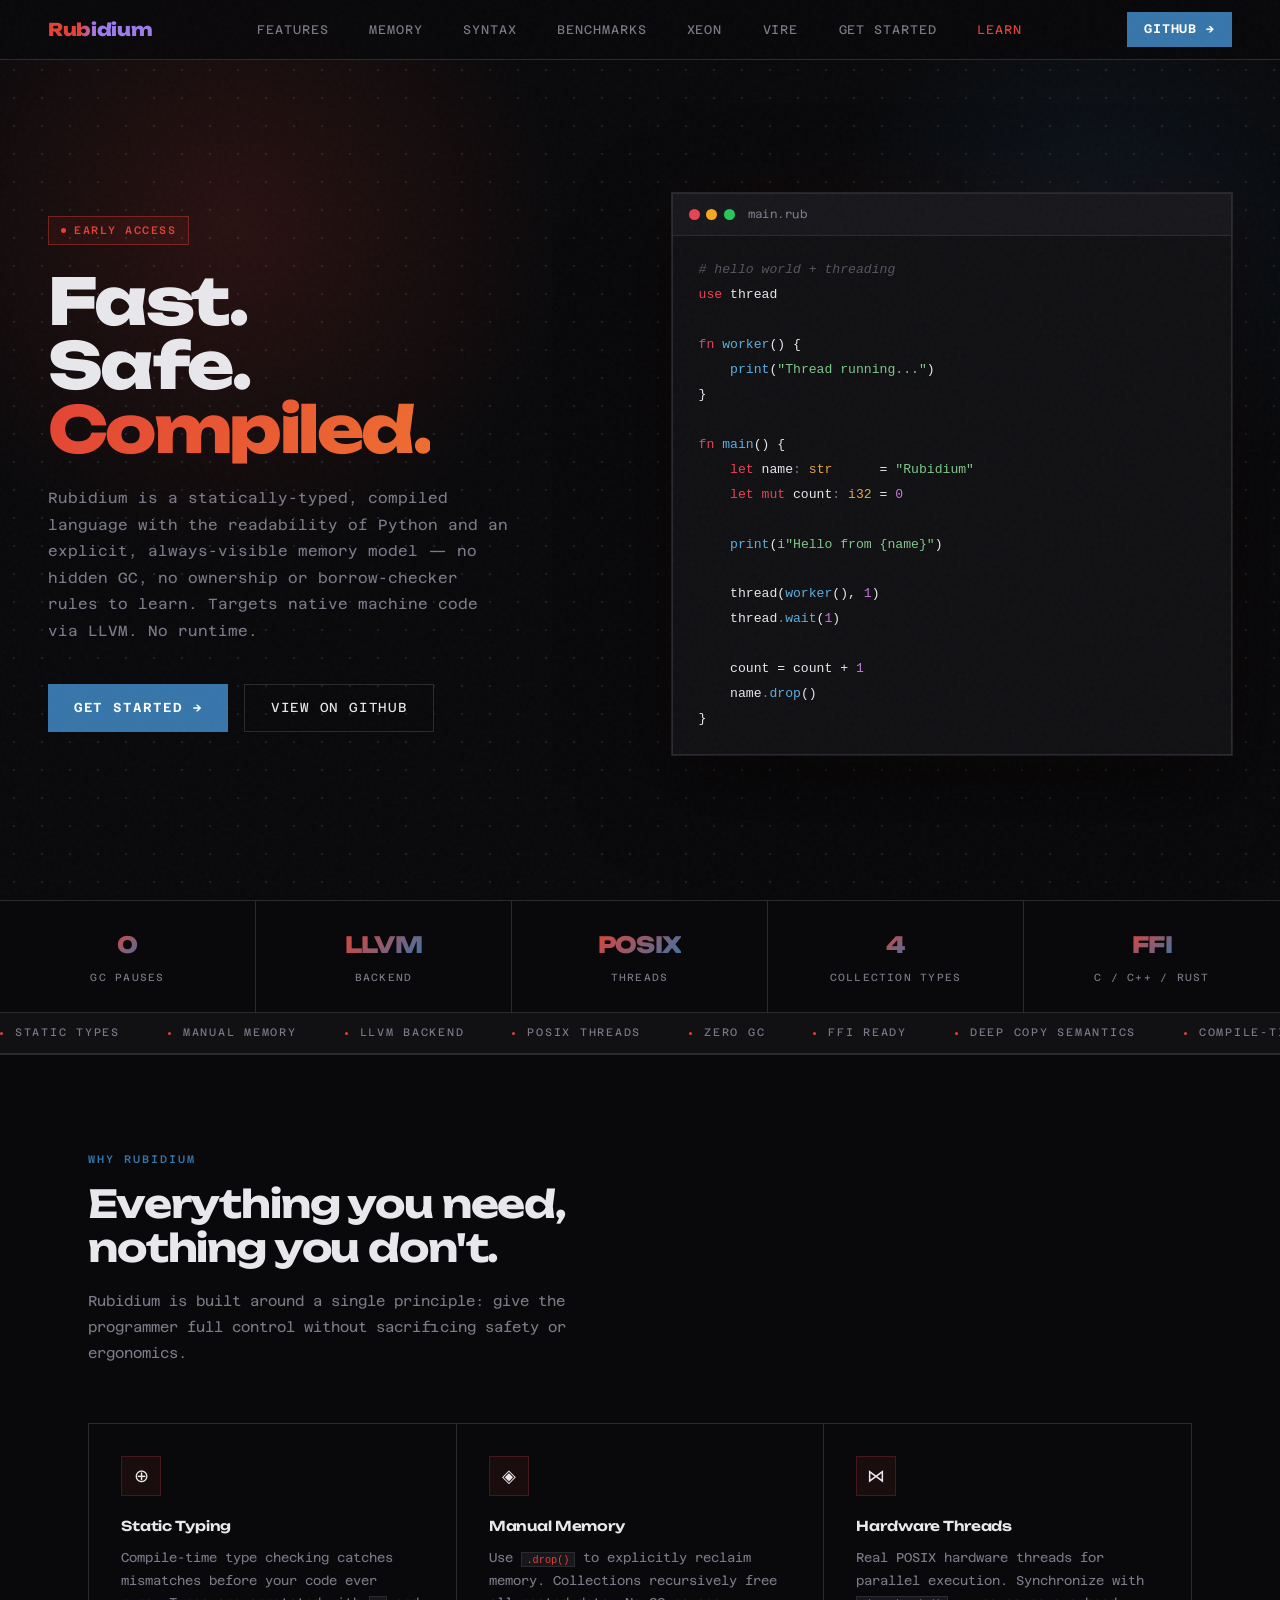
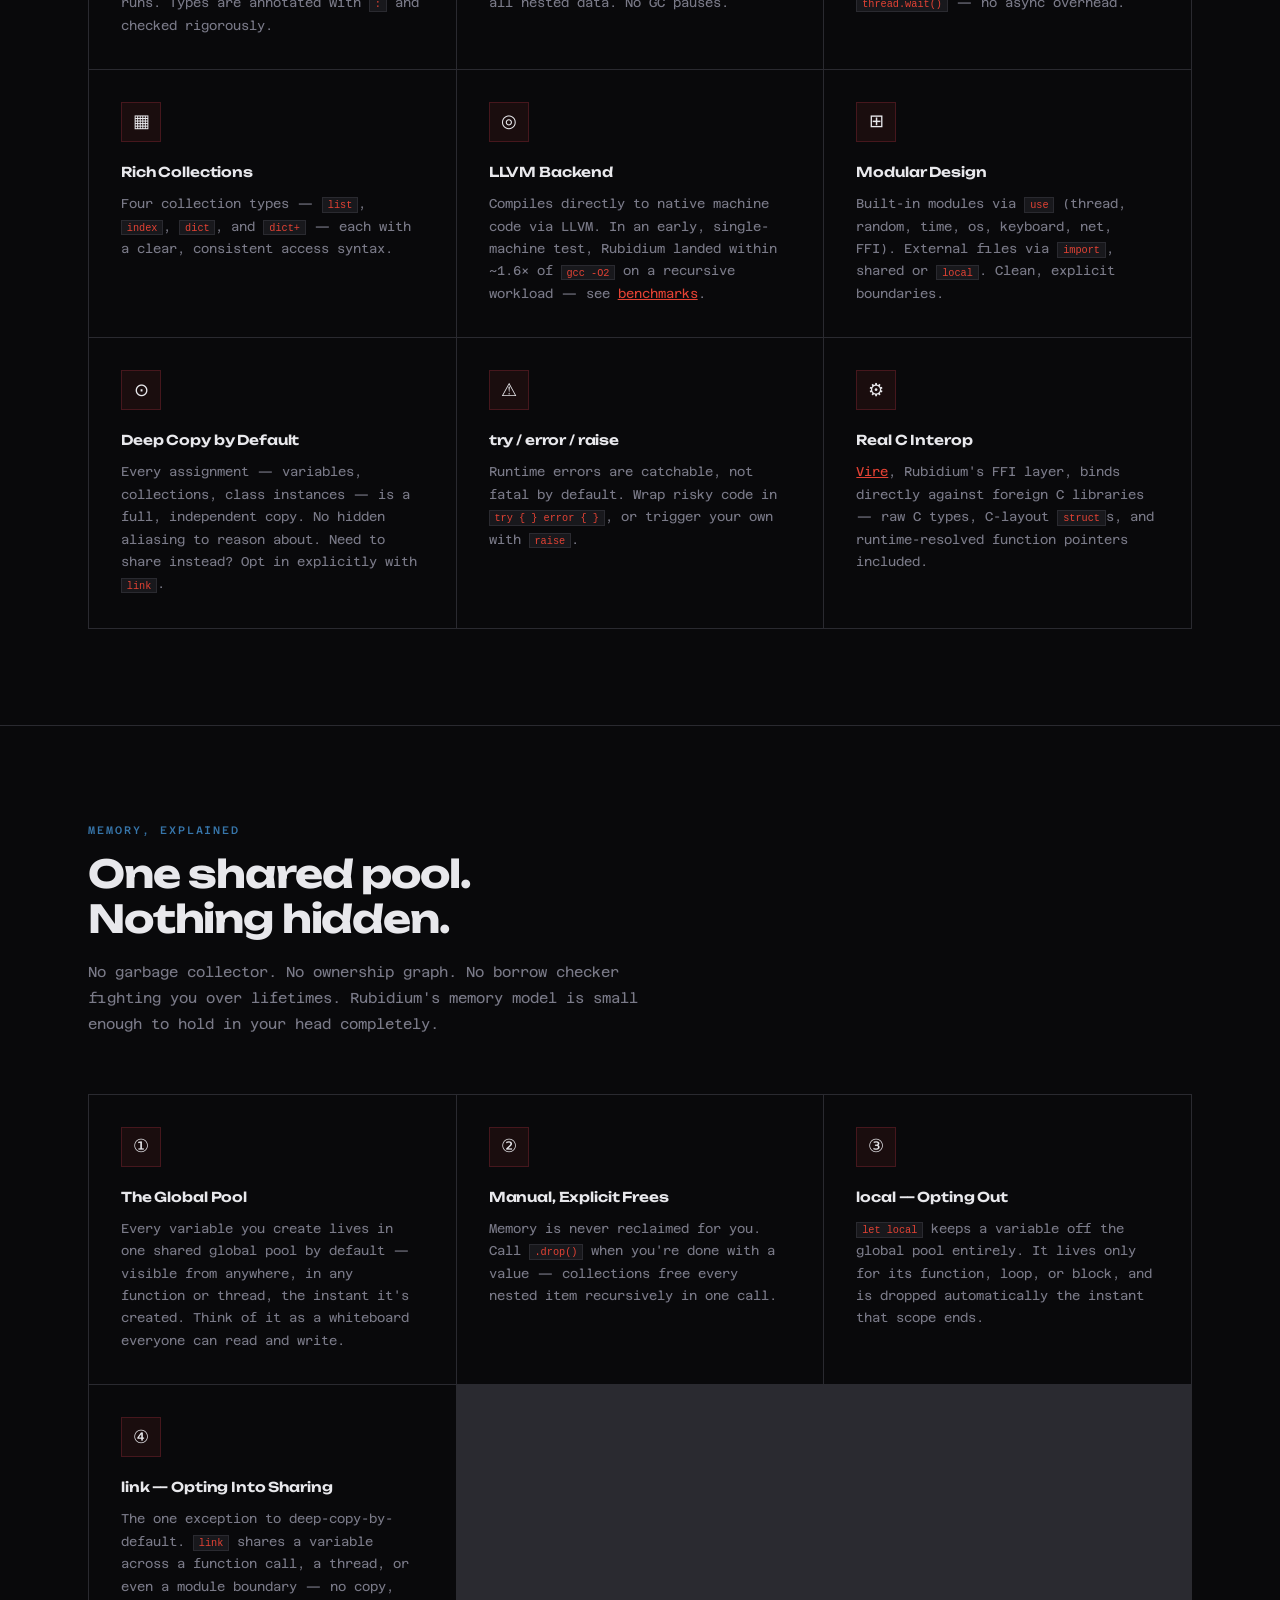
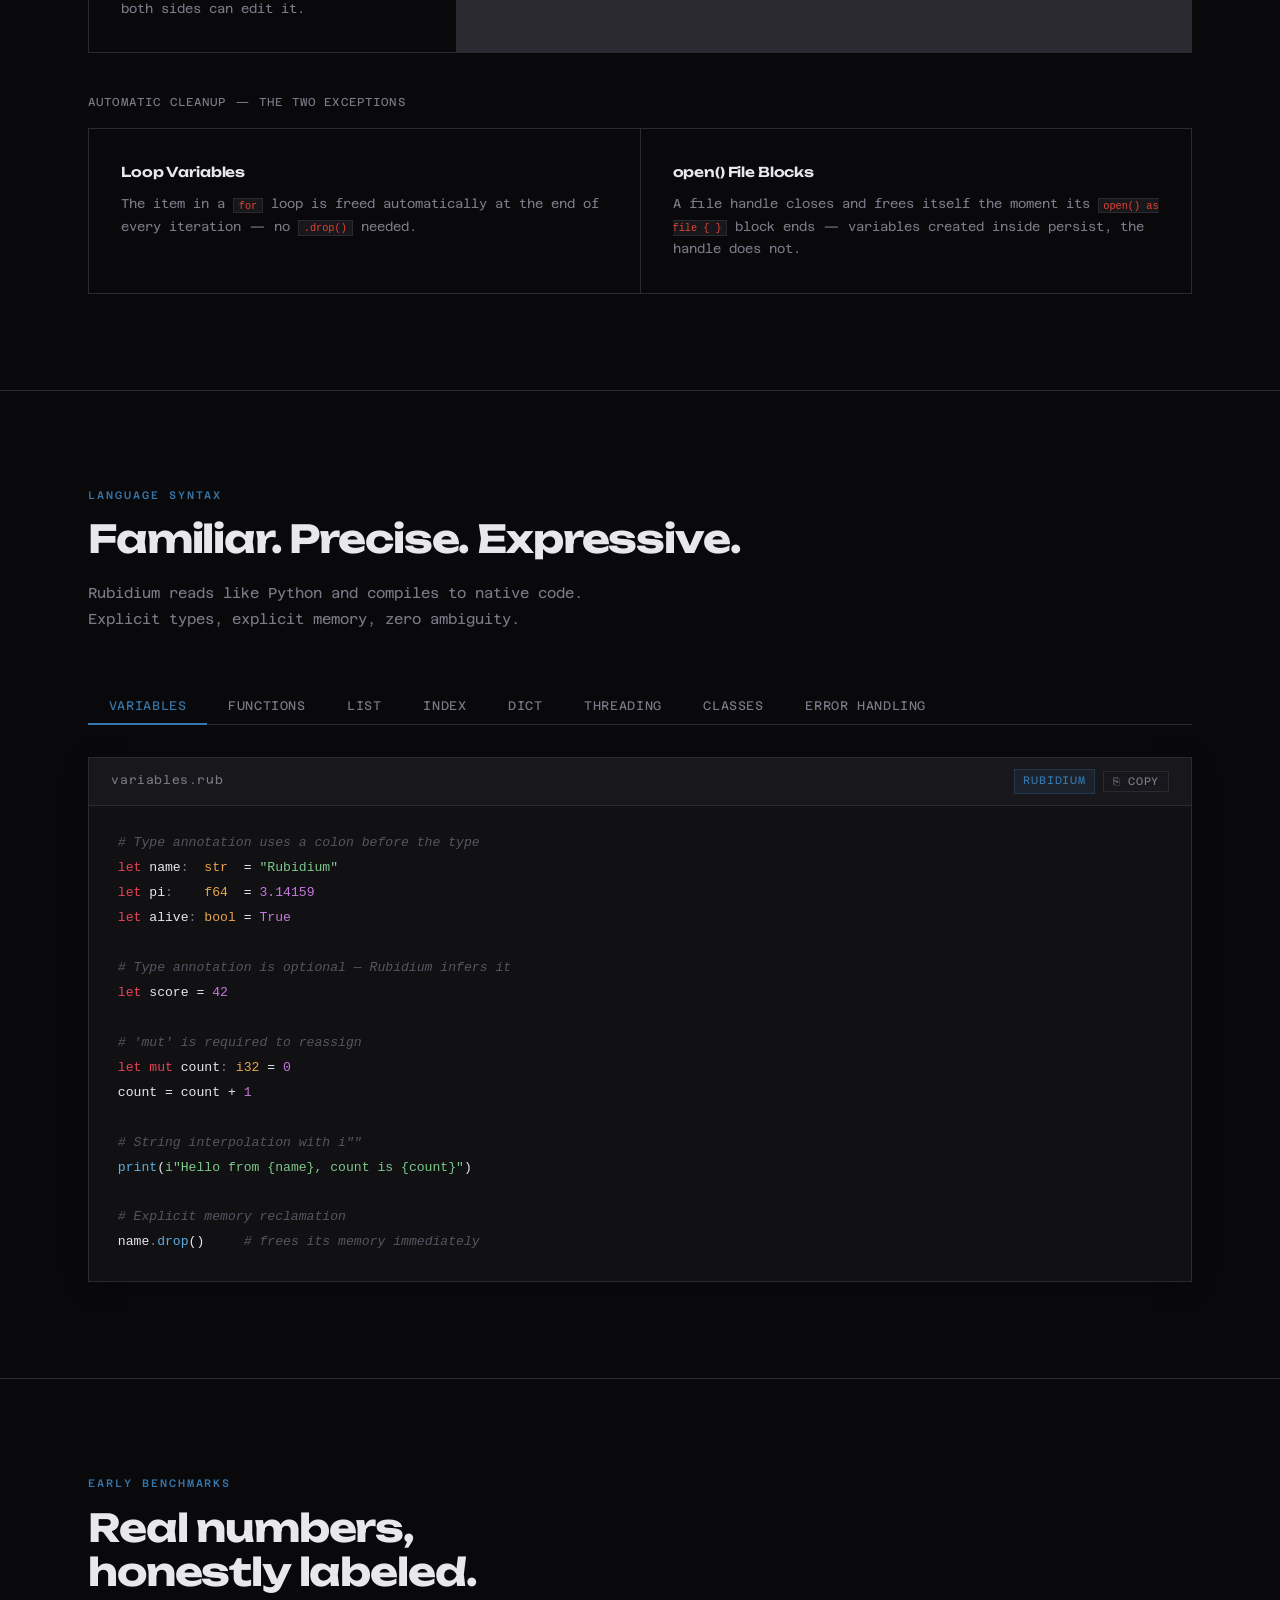
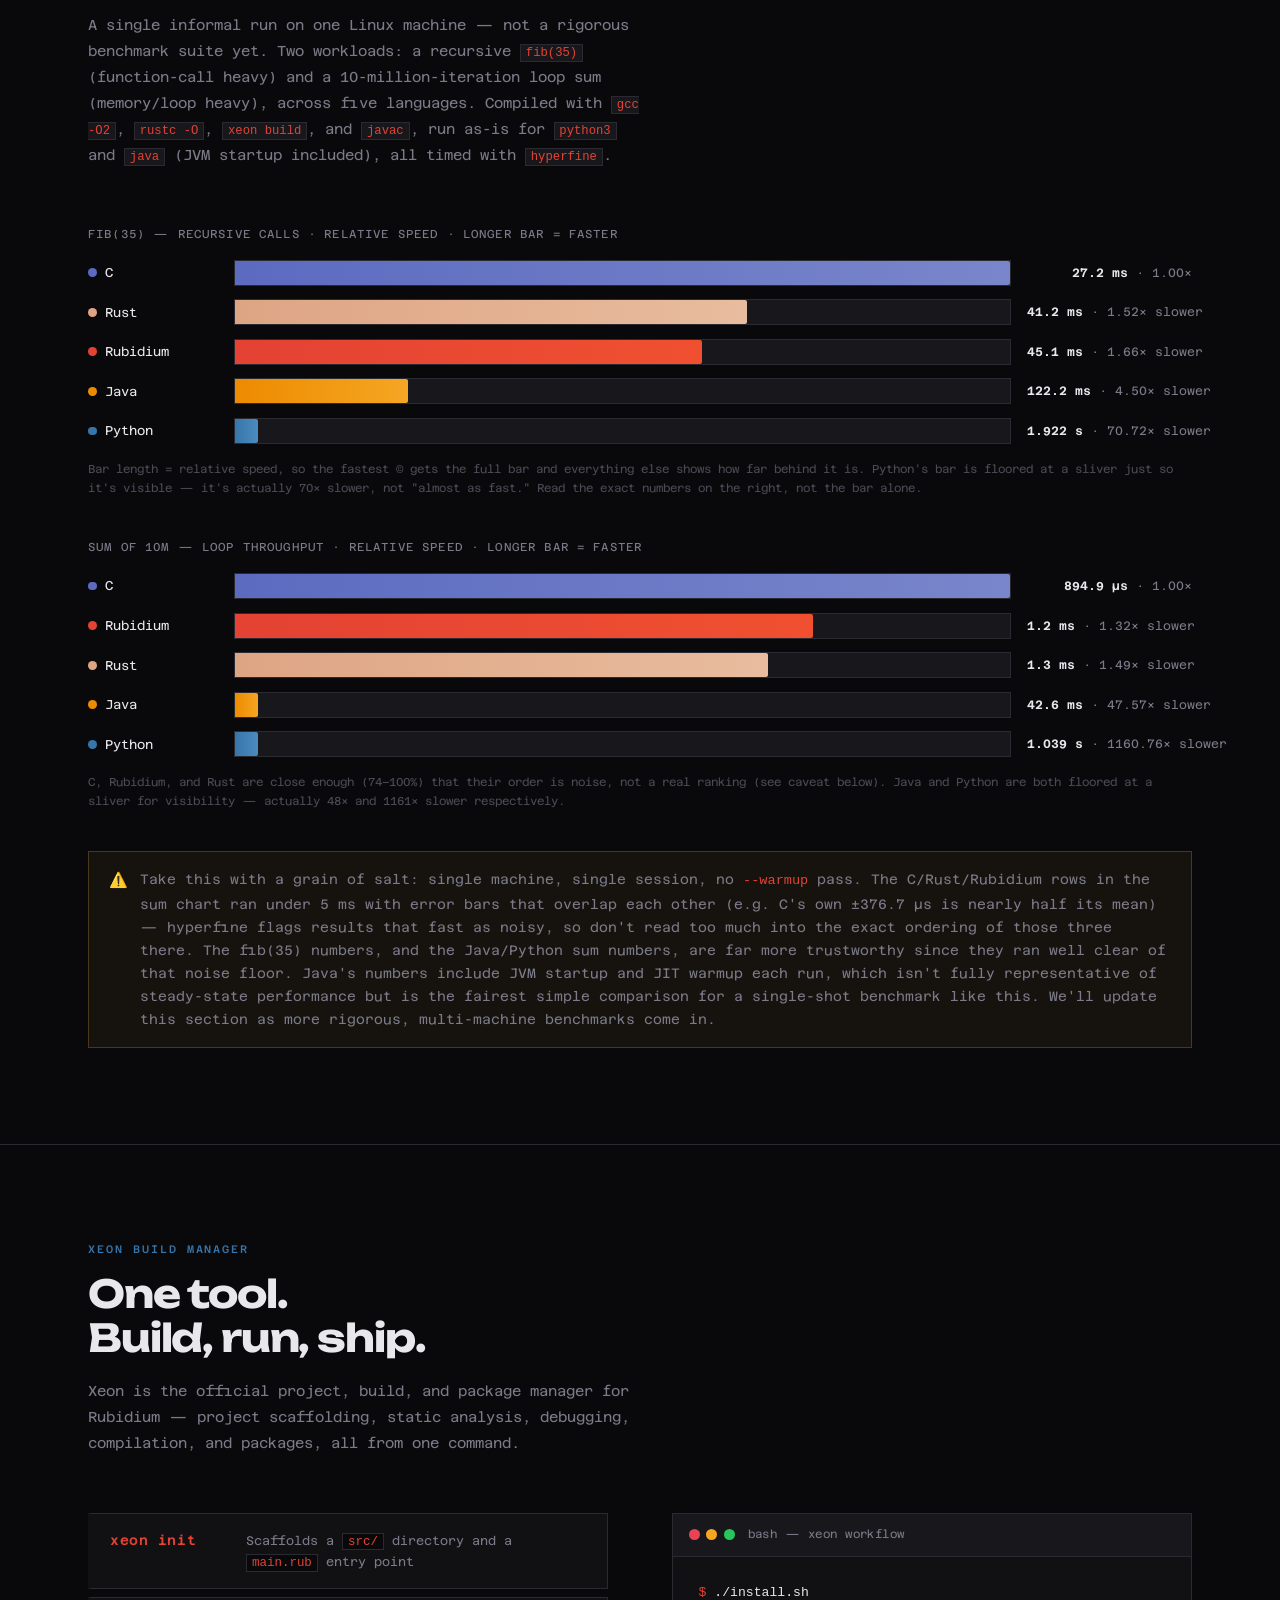
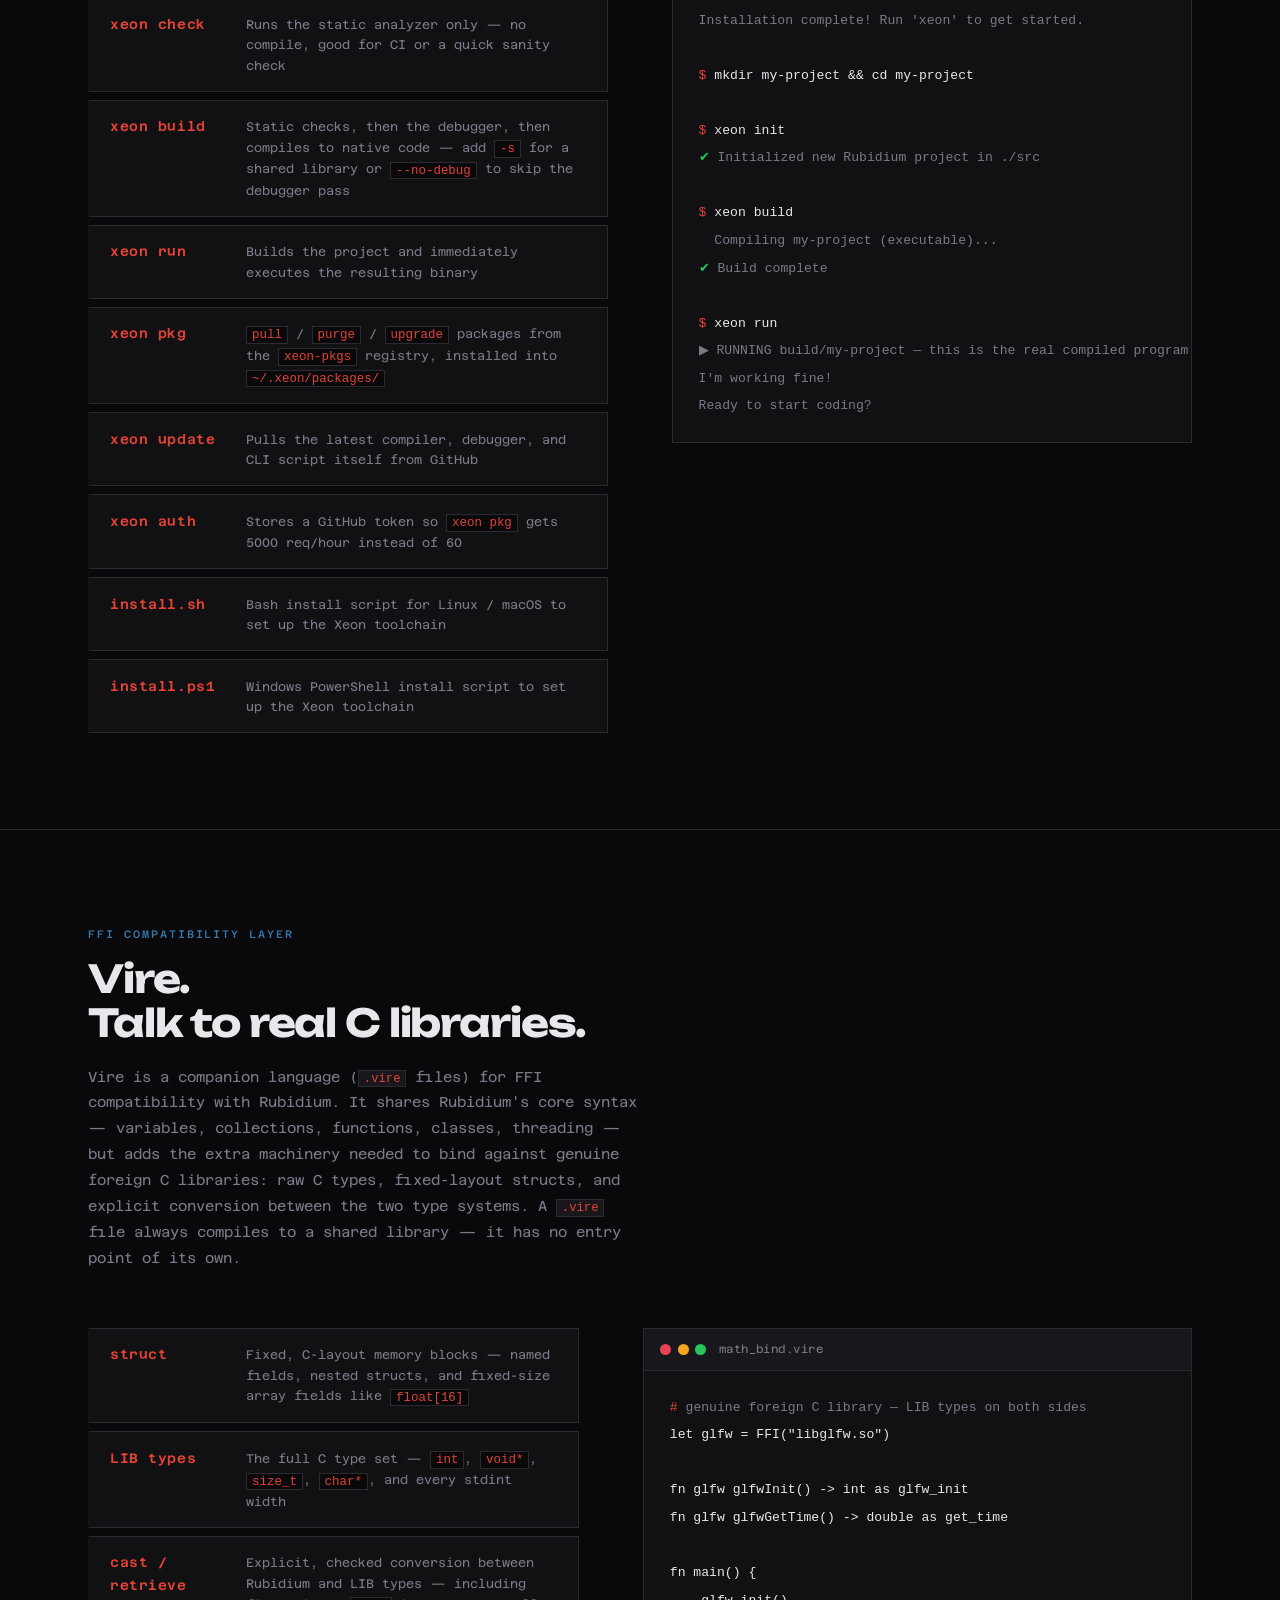
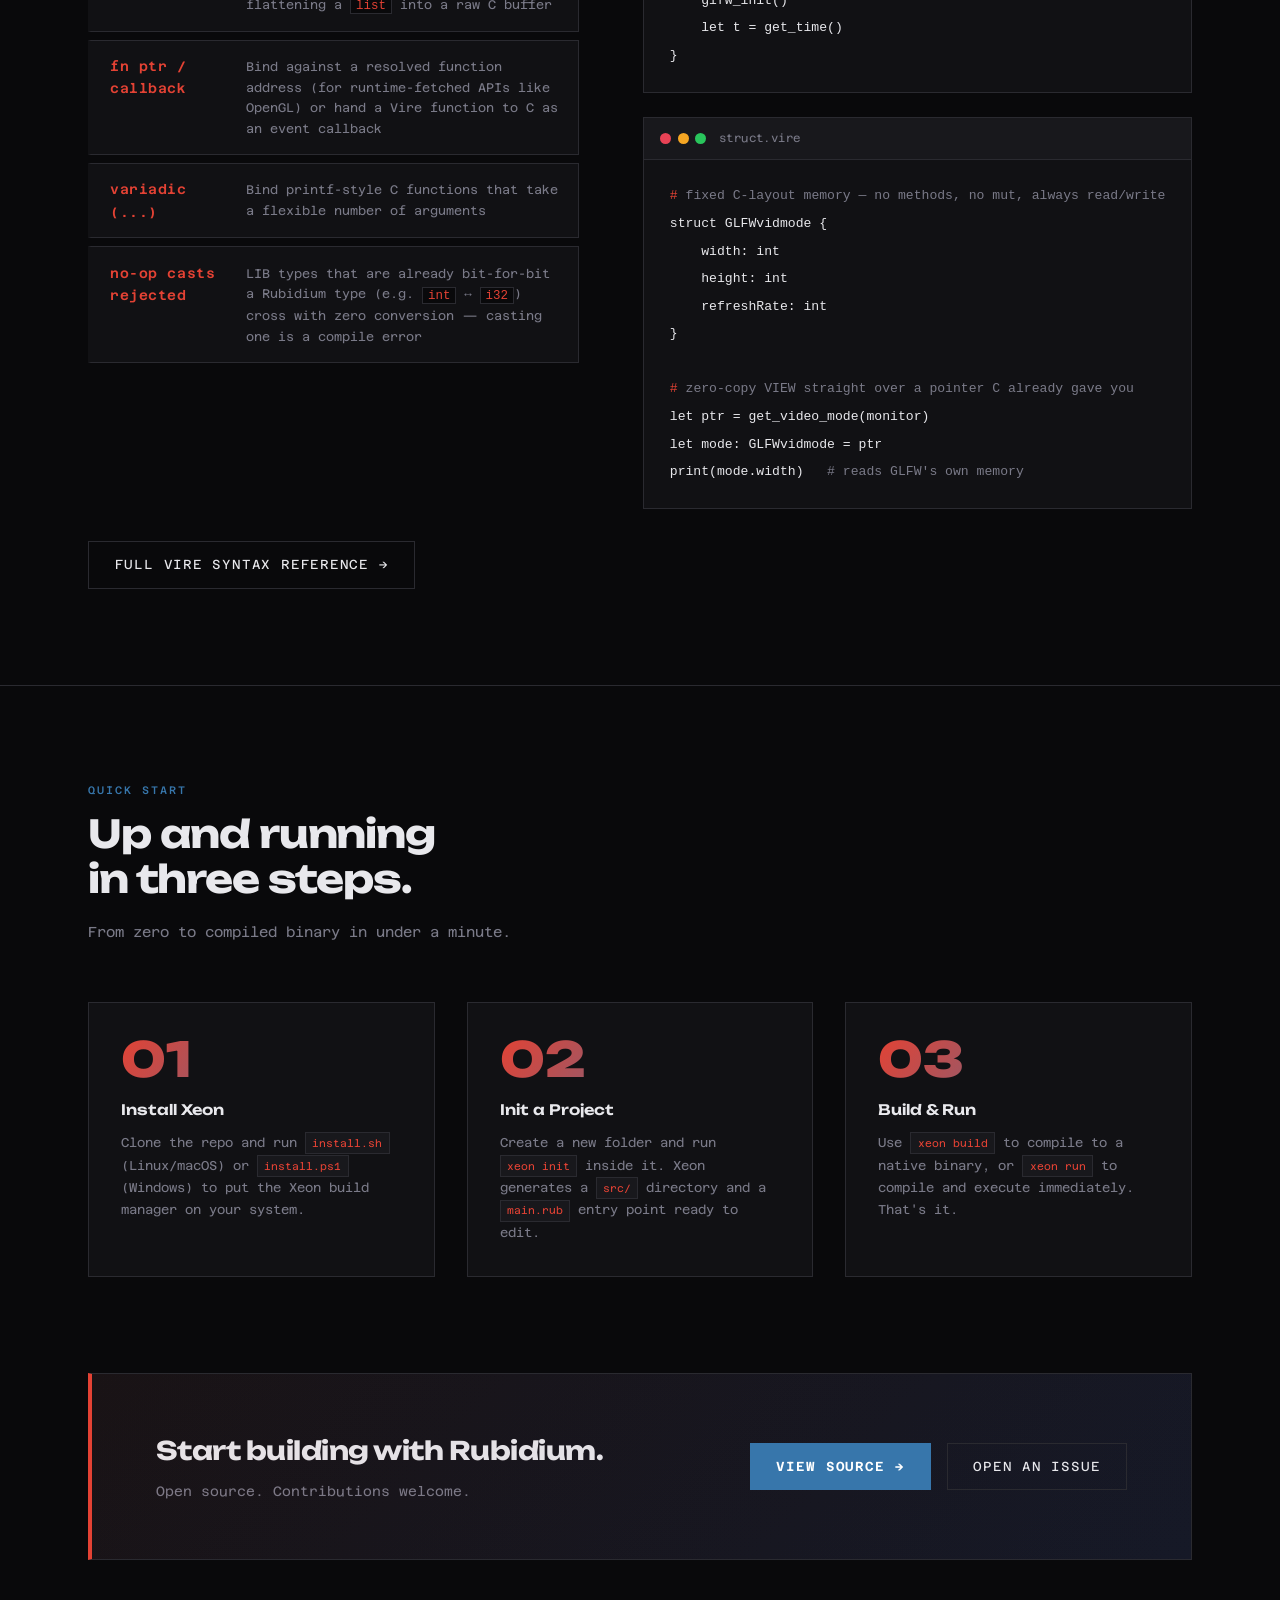
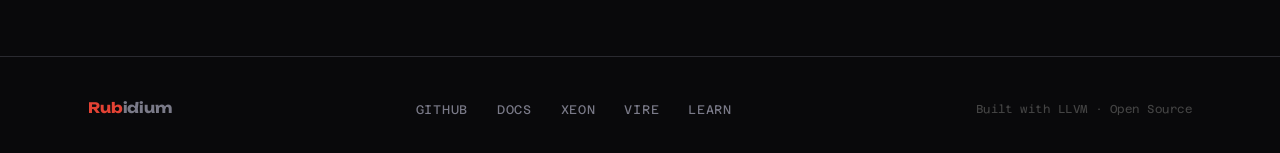
==== commit 2e32eae0: "inprovments" ====
--- a/index.html
+++ b/index.html
@@ -37,6 +37,9 @@
     --py:      #3776AB;
     --py-hi:   #4B8BBE;
     --py-dim:  rgba(55,118,171,0.10);
+    --vi:      #9d7bea;
+    --vi-hi:   #b399f0;
+    --vi-dim:  rgba(157,123,234,0.10);
   }
 
   *, *::before, *::after { box-sizing: border-box; margin: 0; padding: 0; }
@@ -75,9 +78,11 @@
   .nav-logo {
     font-family: var(--head); font-weight: 800; font-size: 1.1rem;
     letter-spacing: -0.02em; text-decoration: none;
-  }
-  .nav-logo .logo-Rub   { color: var(--rb); }
-  .nav-logo .logo-idium { color: var(--text); }
+    background: linear-gradient(90deg, var(--rb) 0%, var(--rb) 30%, var(--vi) 45%, var(--vi) 100%);
+    -webkit-background-clip: text; background-clip: text;
+    -webkit-text-fill-color: transparent; color: transparent;
+  }
+  .nav-logo .logo-Rub, .nav-logo .logo-idium { color: inherit; -webkit-text-fill-color: inherit; }
   .nav-links { display: flex; gap: 2.5rem; list-style: none; }
   .nav-links a {
     color: var(--muted); text-decoration: none; font-size: 0.78rem;
@@ -517,12 +522,13 @@
   </a>
   <ul class="nav-links">
     <li><a href="#features">Features</a></li>
+    <li><a href="#memory">Memory</a></li>
     <li><a href="#syntax">Syntax</a></li>
     <li><a href="#benchmarks">Benchmarks</a></li>
     <li><a href="#xeon">Xeon</a></li>
+    <li><a href="#vire">Vire</a></li>
     <li><a href="#start">Get Started</a></li>
     <li><a href="learn.html" style="color:var(--rb);">Learn</a></li>
-    <li><a href="quiz.html">Quiz</a></li>
   </ul>
   <a class="nav-cta" href="https://github.com/TomDexterYoutube/Xeon-Rubidium" target="_blank">GitHub →</a>
 </nav>
@@ -648,7 +654,69 @@
     <div class="feat-card">
       <div class="feat-icon">⊞</div>
       <div class="feat-name">Modular Design</div>
-      <div class="feat-desc">Built-in modules via <code style="background:var(--bg3);border:1px solid var(--border);color:var(--rb);padding:0.05rem 0.3rem;font-size:0.8em">use</code> (thread, random, time, os, FFI). External files via <code style="background:var(--bg3);border:1px solid var(--border);color:var(--rb);padding:0.05rem 0.3rem;font-size:0.8em">import</code>. Clean, explicit boundaries.</div>
+      <div class="feat-desc">Built-in modules via <code style="background:var(--bg3);border:1px solid var(--border);color:var(--rb);padding:0.05rem 0.3rem;font-size:0.8em">use</code> (thread, random, time, os, keyboard, net, FFI). External files via <code style="background:var(--bg3);border:1px solid var(--border);color:var(--rb);padding:0.05rem 0.3rem;font-size:0.8em">import</code>, shared or <code style="background:var(--bg3);border:1px solid var(--border);color:var(--rb);padding:0.05rem 0.3rem;font-size:0.8em">local</code>. Clean, explicit boundaries.</div>
+    </div>
+    <div class="feat-card">
+      <div class="feat-icon">⊙</div>
+      <div class="feat-name">Deep Copy by Default</div>
+      <div class="feat-desc">Every assignment — variables, collections, class instances — is a full, independent copy. No hidden aliasing to reason about. Need to share instead? Opt in explicitly with <code style="background:var(--bg3);border:1px solid var(--border);color:var(--rb);padding:0.05rem 0.3rem;font-size:0.8em">link</code>.</div>
+    </div>
+    <div class="feat-card">
+      <div class="feat-icon">⚠</div>
+      <div class="feat-name">try / error / raise</div>
+      <div class="feat-desc">Runtime errors are catchable, not fatal by default. Wrap risky code in <code style="background:var(--bg3);border:1px solid var(--border);color:var(--rb);padding:0.05rem 0.3rem;font-size:0.8em">try { } error { }</code>, or trigger your own with <code style="background:var(--bg3);border:1px solid var(--border);color:var(--rb);padding:0.05rem 0.3rem;font-size:0.8em">raise</code>.</div>
+    </div>
+    <div class="feat-card">
+      <div class="feat-icon">⚙</div>
+      <div class="feat-name">Real C Interop</div>
+      <div class="feat-desc"><a href="#vire" style="color:var(--rb)">Vire</a>, Rubidium's FFI layer, binds directly against foreign C libraries — raw C types, C-layout <code style="background:var(--bg3);border:1px solid var(--border);color:var(--rb);padding:0.05rem 0.3rem;font-size:0.8em">struct</code>s, and runtime-resolved function pointers included.</div>
+    </div>
+  </div>
+</section>
+
+<hr class="divider" />
+
+<!-- MEMORY MODEL -->
+<section id="memory">
+  <div class="section-label">Memory, Explained</div>
+  <h2 class="section-title">One shared pool.<br>Nothing hidden.</h2>
+  <p class="section-desc">
+    No garbage collector. No ownership graph. No borrow checker fighting you over
+    lifetimes. Rubidium's memory model is small enough to hold in your head completely.
+  </p>
+  <div class="features-grid reveal">
+    <div class="feat-card">
+      <div class="feat-icon">①</div>
+      <div class="feat-name">The Global Pool</div>
+      <div class="feat-desc">Every variable you create lives in one shared global pool by default — visible from anywhere, in any function or thread, the instant it's created. Think of it as a whiteboard everyone can read and write.</div>
+    </div>
+    <div class="feat-card">
+      <div class="feat-icon">②</div>
+      <div class="feat-name">Manual, Explicit Frees</div>
+      <div class="feat-desc">Memory is never reclaimed for you. Call <code style="background:var(--bg3);border:1px solid var(--border);color:var(--rb);padding:0.05rem 0.3rem;font-size:0.8em">.drop()</code> when you're done with a value — collections free every nested item recursively in one call.</div>
+    </div>
+    <div class="feat-card">
+      <div class="feat-icon">③</div>
+      <div class="feat-name">local — Opting Out</div>
+      <div class="feat-desc"><code style="background:var(--bg3);border:1px solid var(--border);color:var(--rb);padding:0.05rem 0.3rem;font-size:0.8em">let local</code> keeps a variable off the global pool entirely. It lives only for its function, loop, or block, and is dropped automatically the instant that scope ends.</div>
+    </div>
+    <div class="feat-card">
+      <div class="feat-icon">④</div>
+      <div class="feat-name">link — Opting Into Sharing</div>
+      <div class="feat-desc">The one exception to deep-copy-by-default. <code style="background:var(--bg3);border:1px solid var(--border);color:var(--rb);padding:0.05rem 0.3rem;font-size:0.8em">link</code> shares a variable across a function call, a thread, or even a module boundary — no copy, both sides can edit it.</div>
+    </div>
+  </div>
+  <div style="margin-top:2.5rem;">
+    <p style="font-size:0.72rem;letter-spacing:0.1em;text-transform:uppercase;color:var(--muted);margin-bottom:1rem;">Automatic cleanup — the two exceptions</p>
+    <div class="features-grid reveal" style="grid-template-columns:1fr 1fr;">
+      <div class="feat-card">
+        <div class="feat-name">Loop Variables</div>
+        <div class="feat-desc">The item in a <code style="background:var(--bg3);border:1px solid var(--border);color:var(--rb);padding:0.05rem 0.3rem;font-size:0.8em">for</code> loop is freed automatically at the end of every iteration — no <code style="background:var(--bg3);border:1px solid var(--border);color:var(--rb);padding:0.05rem 0.3rem;font-size:0.8em">.drop()</code> needed.</div>
+      </div>
+      <div class="feat-card">
+        <div class="feat-name">open() File Blocks</div>
+        <div class="feat-desc">A file handle closes and frees itself the moment its <code style="background:var(--bg3);border:1px solid var(--border);color:var(--rb);padding:0.05rem 0.3rem;font-size:0.8em">open() as file { }</code> block ends — variables created inside persist, the handle does not.</div>
+      </div>
     </div>
   </div>
 </section>
@@ -671,6 +739,8 @@
     <button class="tab" onclick="switchTab(this,'tab-index')">Index</button>
     <button class="tab" onclick="switchTab(this,'tab-dict')">Dict</button>
     <button class="tab" onclick="switchTab(this,'tab-threads')">Threading</button>
+    <button class="tab" onclick="switchTab(this,'tab-classes')">Classes</button>
+    <button class="tab" onclick="switchTab(this,'tab-errors')">Error Handling</button>
   </div>
 
   <!-- Variables -->
@@ -838,6 +908,71 @@
 
     <span class="kw">let</span> still<span class="op">:</span> <span class="ty">bool</span> = thread<span class="op">.</span><span class="fn">running</span>(<span class="nb">1</span>)
     <span class="fn">print</span>(<span class="str">i"Thread 1 still running: {still}"</span>)
+}</pre>
+    </div>
+  </div>
+
+  <!-- Classes -->
+  <div id="tab-classes" class="code-panel reveal">
+    <div class="code-panel-header">
+      <span class="code-filename">classes.rub</span>
+      <div style="display:flex;gap:0.5rem;align-items:center;">
+        <span class="code-lang">Rubidium</span>
+        <button class="copy-btn" onclick="copyCode(this)">⎘ Copy</button>
+      </div>
+    </div>
+    <div class="code-body">
+<pre><span class="cm"># No 'self' — fields are accessed directly from inside the class</span>
+<span class="kw">class</span> <span class="fn">player</span>() {
+    <span class="kw">let mut</span> health<span class="op">:</span> <span class="ty">i32</span> = <span class="nb">100</span>
+    <span class="kw">let mut</span> name<span class="op">:</span>   <span class="ty">str</span> = <span class="str">"unnamed"</span>
+
+    <span class="kw">fn</span> <span class="fn">take_damage</span>(amount<span class="op">:</span> <span class="ty">i32</span>) {
+        health = health - amount   <span class="cm"># direct field access</span>
+    }
+}
+
+<span class="kw">let mut</span> p = <span class="fn">player</span>()
+p<span class="op">.</span>name = <span class="str">"Alice"</span>
+p<span class="op">.</span><span class="fn">take_damage</span>(<span class="nb">10</span>)
+<span class="fn">print</span>(p<span class="op">.</span>health)   <span class="cm"># 90</span>
+
+<span class="cm"># Instances deep-copy like everything else</span>
+<span class="kw">let mut</span> a = <span class="fn">player</span>()
+<span class="kw">let mut</span> b = a
+b<span class="op">.</span>health = <span class="nb">10</span>
+<span class="fn">print</span>(a<span class="op">.</span>health)   <span class="cm"># 100 — untouched</span></pre>
+    </div>
+  </div>
+
+  <!-- Error Handling -->
+  <div id="tab-errors" class="code-panel reveal">
+    <div class="code-panel-header">
+      <span class="code-filename">errors.rub</span>
+      <div style="display:flex;gap:0.5rem;align-items:center;">
+        <span class="code-lang">Rubidium</span>
+        <button class="copy-btn" onclick="copyCode(this)">⎘ Copy</button>
+      </div>
+    </div>
+    <div class="code-body">
+<pre><span class="kw">try</span> {
+    <span class="kw">let</span> bad<span class="op">:</span> <span class="ty">i32</span> = <span class="nb">10</span> / <span class="nb">0</span>
+} <span class="kw">error</span> {
+    <span class="fn">print</span>(<span class="str">"Error: "</span> + error)   <span class="cm"># error is a str+</span>
+}
+
+<span class="cm"># Trigger your own error with raise — caught by the nearest</span>
+<span class="cm"># enclosing try, or halts the program if there isn't one</span>
+<span class="kw">fn</span> <span class="fn">check</span>(n<span class="op">:</span> <span class="ty">i32</span>) {
+    <span class="kw">if</span> n < <span class="nb">0</span> {
+        <span class="kw">raise</span> <span class="str">"n must not be negative"</span>
+    }
+}
+
+<span class="kw">try</span> {
+    <span class="fn">check</span>(-<span class="nb">1</span>)
+} <span class="kw">error</span> {
+    <span class="fn">print</span>(<span class="str">"Error: "</span> + error)   <span class="cm"># Error: n must not be negative</span>
 }</pre>
     </div>
   </div>
@@ -946,16 +1081,21 @@
   <div class="section-label">Xeon Build Manager</div>
   <h2 class="section-title">One tool.<br>Build, run, ship.</h2>
   <p class="section-desc">
-    Xeon is the official build manager for Rubidium projects.
-    Initialize, compile, and run your programs with a single command.
+    Xeon is the official project, build, and package manager for Rubidium —
+    project scaffolding, static analysis, debugging, compilation, and packages,
+    all from one command.
   </p>
   <div class="xeon-wrap reveal">
     <div class="xeon-commands">
       <div class="cmd-row"><span class="cmd-name">xeon init</span><span class="cmd-desc">Scaffolds a <code style="background:var(--bg);border:1px solid var(--border);color:var(--rb);padding:0.05rem 0.3rem">src/</code> directory and a <code style="background:var(--bg);border:1px solid var(--border);color:var(--rb);padding:0.05rem 0.3rem">main.rub</code> entry point</span></div>
-      <div class="cmd-row"><span class="cmd-name">xeon build</span><span class="cmd-desc">Compiles your project to native machine code via the LLVM backend</span></div>
-      <div class="cmd-row"><span class="cmd-name">xeon run</span><span class="cmd-desc">Compiles and immediately executes your program in one step</span></div>
+      <div class="cmd-row"><span class="cmd-name">xeon check</span><span class="cmd-desc">Runs the static analyzer only — no compile, good for CI or a quick sanity check</span></div>
+      <div class="cmd-row"><span class="cmd-name">xeon build</span><span class="cmd-desc">Static checks, then the debugger, then compiles to native code — add <code style="background:var(--bg);border:1px solid var(--border);color:var(--rb);padding:0.05rem 0.3rem">-s</code> for a shared library or <code style="background:var(--bg);border:1px solid var(--border);color:var(--rb);padding:0.05rem 0.3rem">--no-debug</code> to skip the debugger pass</span></div>
+      <div class="cmd-row"><span class="cmd-name">xeon run</span><span class="cmd-desc">Builds the project and immediately executes the resulting binary</span></div>
+      <div class="cmd-row"><span class="cmd-name">xeon pkg</span><span class="cmd-desc"><code style="background:var(--bg);border:1px solid var(--border);color:var(--rb);padding:0.05rem 0.3rem">pull</code> / <code style="background:var(--bg);border:1px solid var(--border);color:var(--rb);padding:0.05rem 0.3rem">purge</code> / <code style="background:var(--bg);border:1px solid var(--border);color:var(--rb);padding:0.05rem 0.3rem">upgrade</code> packages from the <code style="background:var(--bg);border:1px solid var(--border);color:var(--rb);padding:0.05rem 0.3rem">xeon-pkgs</code> registry, installed into <code style="background:var(--bg);border:1px solid var(--border);color:var(--rb);padding:0.05rem 0.3rem">~/.xeon/packages/</code></span></div>
+      <div class="cmd-row"><span class="cmd-name">xeon update</span><span class="cmd-desc">Pulls the latest compiler, debugger, and CLI script itself from GitHub</span></div>
+      <div class="cmd-row"><span class="cmd-name">xeon auth</span><span class="cmd-desc">Stores a GitHub token so <code style="background:var(--bg);border:1px solid var(--border);color:var(--rb);padding:0.05rem 0.3rem">xeon pkg</code> gets 5000 req/hour instead of 60</span></div>
       <div class="cmd-row"><span class="cmd-name">install.sh</span><span class="cmd-desc">Bash install script for Linux / macOS to set up the Xeon toolchain</span></div>
-      <div class="cmd-row"><span class="cmd-name">install.bat</span><span class="cmd-desc">Windows install script to set up the Xeon toolchain</span></div>
+      <div class="cmd-row"><span class="cmd-name">install.ps1</span><span class="cmd-desc">Windows PowerShell install script to set up the Xeon toolchain</span></div>
     </div>
     <div class="xeon-terminal">
       <div class="term-bar">
@@ -964,26 +1104,92 @@
       </div>
       <div class="xeon-term-body">
 <pre><span class="prompt">$</span> <span class="cmd-text">./install.sh</span>
-<span class="success">✓</span> <span class="out-text">Xeon installed to /usr/local/bin/xeon</span>
+<span class="out-text">Installation complete! Run 'xeon' to get started.</span>
 
 <span class="prompt">$</span> <span class="cmd-text">mkdir my-project && cd my-project</span>
 
 <span class="prompt">$</span> <span class="cmd-text">xeon init</span>
-<span class="success">✓</span> <span class="out-text">Created src/main.rub</span>
-<span class="success">✓</span> <span class="out-text">Project initialized.</span>
+<span class="success">✔</span> <span class="out-text">Initialized new Rubidium project in ./src</span>
 
 <span class="prompt">$</span> <span class="cmd-text">xeon build</span>
-<span class="out-text">  Compiling my-project [LLVM optimized]</span>
-<span class="success">✓</span> <span class="out-text">Build complete → ./build/my-project</span>
+<span class="out-text">  Compiling my-project (executable)...</span>
+<span class="success">✔</span> <span class="out-text">Build complete</span>
 
 <span class="prompt">$</span> <span class="cmd-text">xeon run</span>
-<span class="out-text">  Compiling + running...</span>
-<span class="out-text">This runs first — top level</span>
-<span class="out-text">This runs second — main</span>
-<span class="success">✓</span> <span class="out-text">Process exited [0]</span></pre>
-      </div>
-    </div>
-  </div>
+<span class="out-text">▶ RUNNING build/my-project — this is the real compiled program.</span>
+<span class="out-text">I'm working fine!</span>
+<span class="out-text">Ready to start coding?</span></pre>
+      </div>
+    </div>
+  </div>
+</div>
+
+<hr class="divider" />
+
+<!-- VIRE -->
+<div class="xeon-section" id="vire">
+  <div class="section-label">FFI Compatibility Layer</div>
+  <h2 class="section-title">Vire.<br>Talk to real C libraries.</h2>
+  <p class="section-desc">
+    Vire is a companion language (<code style="background:var(--bg3);border:1px solid var(--border);color:var(--rb);padding:0.05rem 0.3rem;font-size:0.85em">.vire</code> files) for FFI compatibility with
+    Rubidium. It shares Rubidium's core syntax — variables, collections,
+    functions, classes, threading — but adds the extra machinery needed to bind
+    against genuine foreign C libraries: raw C types, fixed-layout structs, and
+    explicit conversion between the two type systems. A <code style="background:var(--bg3);border:1px solid var(--border);color:var(--rb);padding:0.05rem 0.3rem;font-size:0.85em">.vire</code> file
+    always compiles to a shared library — it has no entry point of its own.
+  </p>
+  <div class="xeon-wrap reveal">
+    <div class="xeon-commands">
+      <div class="cmd-row"><span class="cmd-name">struct</span><span class="cmd-desc">Fixed, C-layout memory blocks — named fields, nested structs, and fixed-size array fields like <code style="background:var(--bg);border:1px solid var(--border);color:var(--rb);padding:0.05rem 0.3rem">float[16]</code></span></div>
+      <div class="cmd-row"><span class="cmd-name">LIB types</span><span class="cmd-desc">The full C type set — <code style="background:var(--bg);border:1px solid var(--border);color:var(--rb);padding:0.05rem 0.3rem">int</code>, <code style="background:var(--bg);border:1px solid var(--border);color:var(--rb);padding:0.05rem 0.3rem">void*</code>, <code style="background:var(--bg);border:1px solid var(--border);color:var(--rb);padding:0.05rem 0.3rem">size_t</code>, <code style="background:var(--bg);border:1px solid var(--border);color:var(--rb);padding:0.05rem 0.3rem">char*</code>, and every stdint width</span></div>
+      <div class="cmd-row"><span class="cmd-name">cast / retrieve</span><span class="cmd-desc">Explicit, checked conversion between Rubidium and LIB types — including flattening a <code style="background:var(--bg);border:1px solid var(--border);color:var(--rb);padding:0.05rem 0.3rem">list</code> into a raw C buffer</span></div>
+      <div class="cmd-row"><span class="cmd-name">fn ptr / callback</span><span class="cmd-desc">Bind against a resolved function address (for runtime-fetched APIs like OpenGL) or hand a Vire function to C as an event callback</span></div>
+      <div class="cmd-row"><span class="cmd-name">variadic (...)</span><span class="cmd-desc">Bind printf-style C functions that take a flexible number of arguments</span></div>
+      <div class="cmd-row"><span class="cmd-name">no-op casts rejected</span><span class="cmd-desc">LIB types that are already bit-for-bit a Rubidium type (e.g. <code style="background:var(--bg);border:1px solid var(--border);color:var(--rb);padding:0.05rem 0.3rem">int</code> ↔ <code style="background:var(--bg);border:1px solid var(--border);color:var(--rb);padding:0.05rem 0.3rem">i32</code>) cross with zero conversion — casting one is a compile error</span></div>
+    </div>
+    <div style="display:flex;flex-direction:column;gap:1.5rem;">
+      <div class="xeon-terminal">
+        <div class="term-bar">
+          <span class="dot dot-r"></span><span class="dot dot-y"></span><span class="dot dot-g"></span>
+          <span class="term-title">math_bind.vire</span>
+        </div>
+        <div class="xeon-term-body">
+<pre><span class="prompt">#</span> <span class="out-text">genuine foreign C library — LIB types on both sides</span>
+<span class="cmd-text">let glfw = FFI("libglfw.so")</span>
+
+<span class="cmd-text">fn glfw glfwInit() -> int as glfw_init</span>
+<span class="cmd-text">fn glfw glfwGetTime() -> double as get_time</span>
+
+<span class="cmd-text">fn main() {</span>
+<span class="cmd-text">    glfw_init()</span>
+<span class="cmd-text">    let t = get_time()</span>
+<span class="cmd-text">}</span></pre>
+        </div>
+      </div>
+      <div class="xeon-terminal">
+        <div class="term-bar">
+          <span class="dot dot-r"></span><span class="dot dot-y"></span><span class="dot dot-g"></span>
+          <span class="term-title">struct.vire</span>
+        </div>
+        <div class="xeon-term-body">
+<pre><span class="prompt">#</span> <span class="out-text">fixed C-layout memory — no methods, no mut, always read/write</span>
+<span class="cmd-text">struct GLFWvidmode {</span>
+<span class="cmd-text">    width: int</span>
+<span class="cmd-text">    height: int</span>
+<span class="cmd-text">    refreshRate: int</span>
+<span class="cmd-text">}</span>
+
+<span class="prompt">#</span> <span class="out-text">zero-copy VIEW straight over a pointer C already gave you</span>
+<span class="cmd-text">let ptr = get_video_mode(monitor)</span>
+<span class="cmd-text">let mode: GLFWvidmode = ptr</span>
+<span class="cmd-text">print(mode.width)   </span><span class="out-text"># reads GLFW's own memory</span></pre>
+        </div>
+      </div>
+    </div>
+  </div>
+  <p style="margin-top:2rem;">
+    <a class="btn-ghost" href="learn.html#vire">Full Vire Syntax Reference →</a>
+  </p>
 </div>
 
 <hr class="divider" />
@@ -997,7 +1203,7 @@
     <div class="step">
       <div class="step-num">01</div>
       <div class="step-title">Install Xeon</div>
-      <div class="step-desc">Clone the repo and run <span class="inline-code">install.sh</span> (Linux/macOS) or <span class="inline-code">install.bat</span> (Windows) to put the Xeon build manager on your system.</div>
+      <div class="step-desc">Clone the repo and run <span class="inline-code">install.sh</span> (Linux/macOS) or <span class="inline-code">install.ps1</span> (Windows) to put the Xeon build manager on your system.</div>
     </div>
     <div class="step">
       <div class="step-num">02</div>
@@ -1034,13 +1240,8 @@
       <li><a href="https://github.com/TomDexterYoutube/Xeon-Rubidium" target="_blank">GitHub</a></li>
       <li><a href="docs.pdf">Docs</a></li>
       <li><a href="#xeon">Xeon</a></li>
+      <li><a href="#vire">Vire</a></li>
       <li><a href="learn.html">Learn</a></li>
-      <li><a href="quiz.html">Quiz</a></li>
-      <li><a href="cheatsheet.html">Cheat Sheet</a></li>
-      <li><a href="glossary.html">Glossary</a></li>
-      <li><a href="cookbook.html">Cookbook</a></li>
-      <li><a href="compare.html">Compare</a></li>
-      <li><a href="faq.html">FAQ</a></li>
     </ul>
     <span class="footer-copy">Built with LLVM · Open Source</span>
   </footer>
